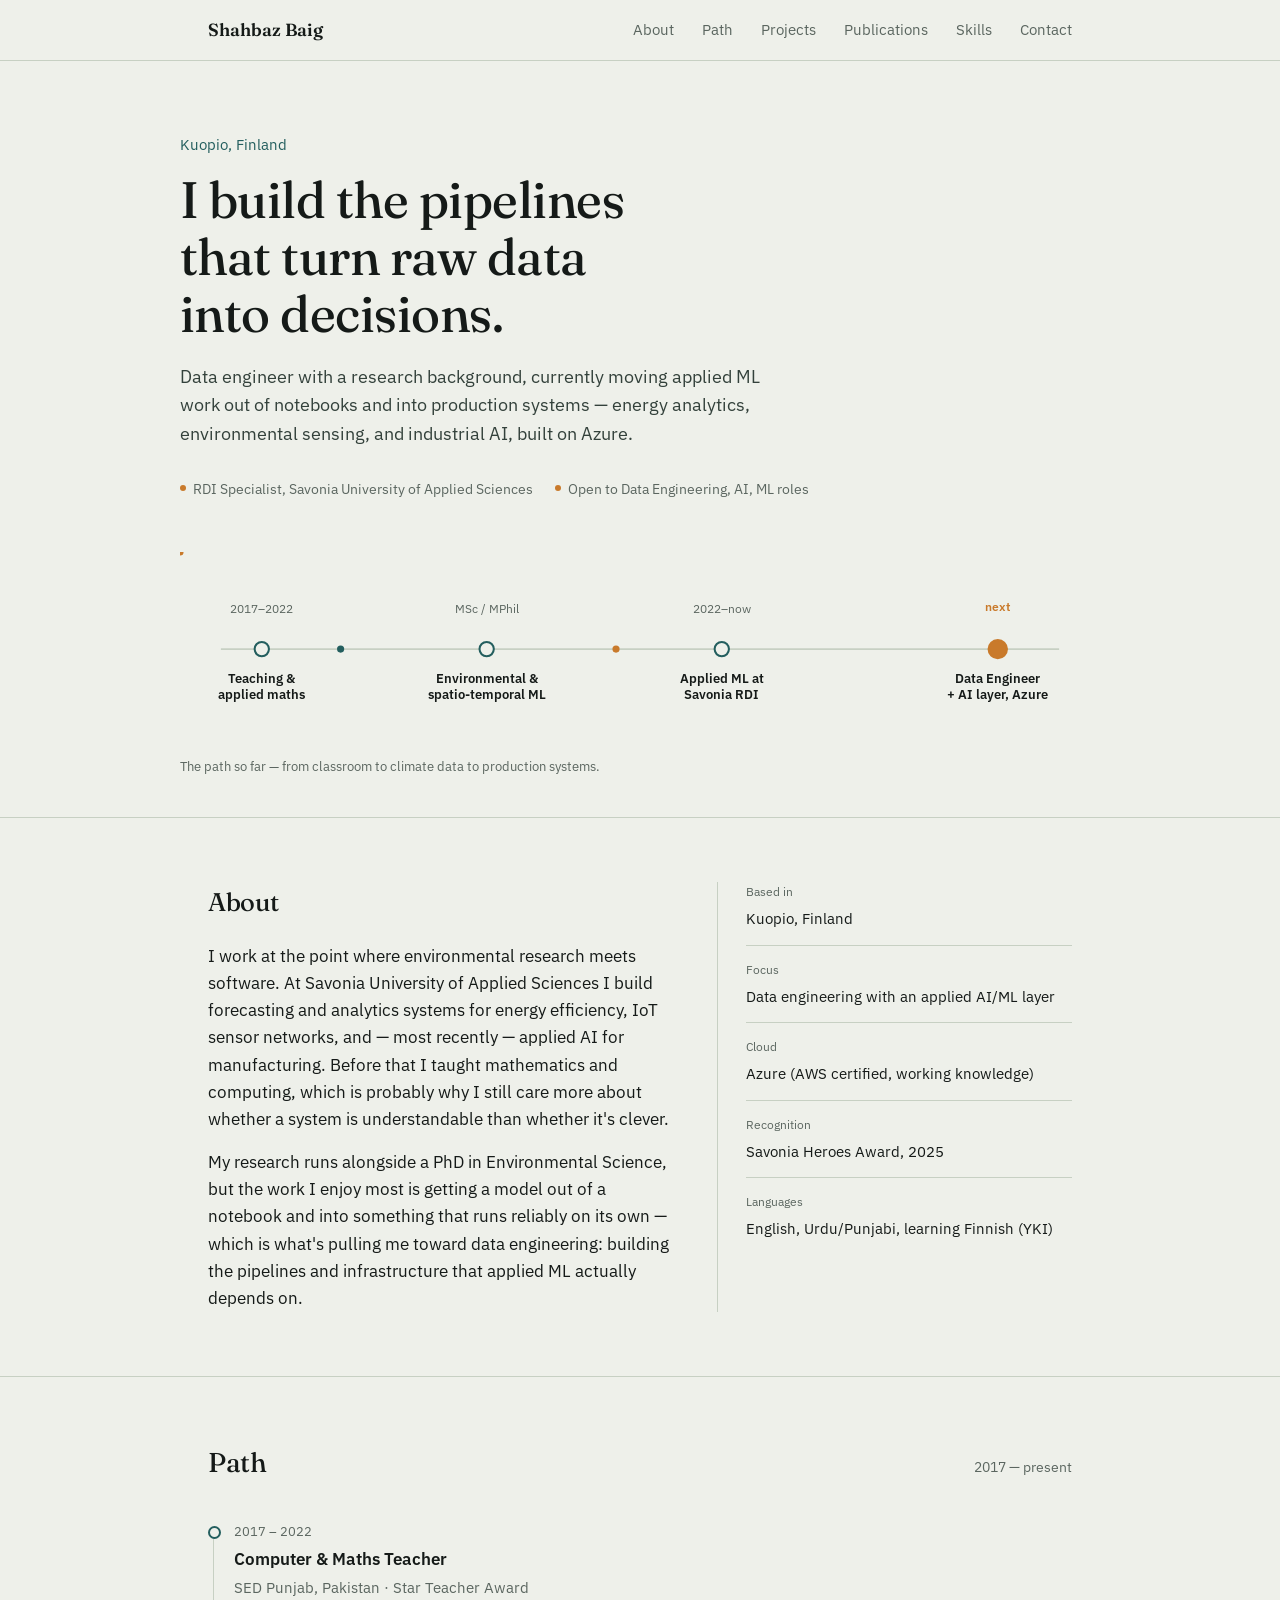
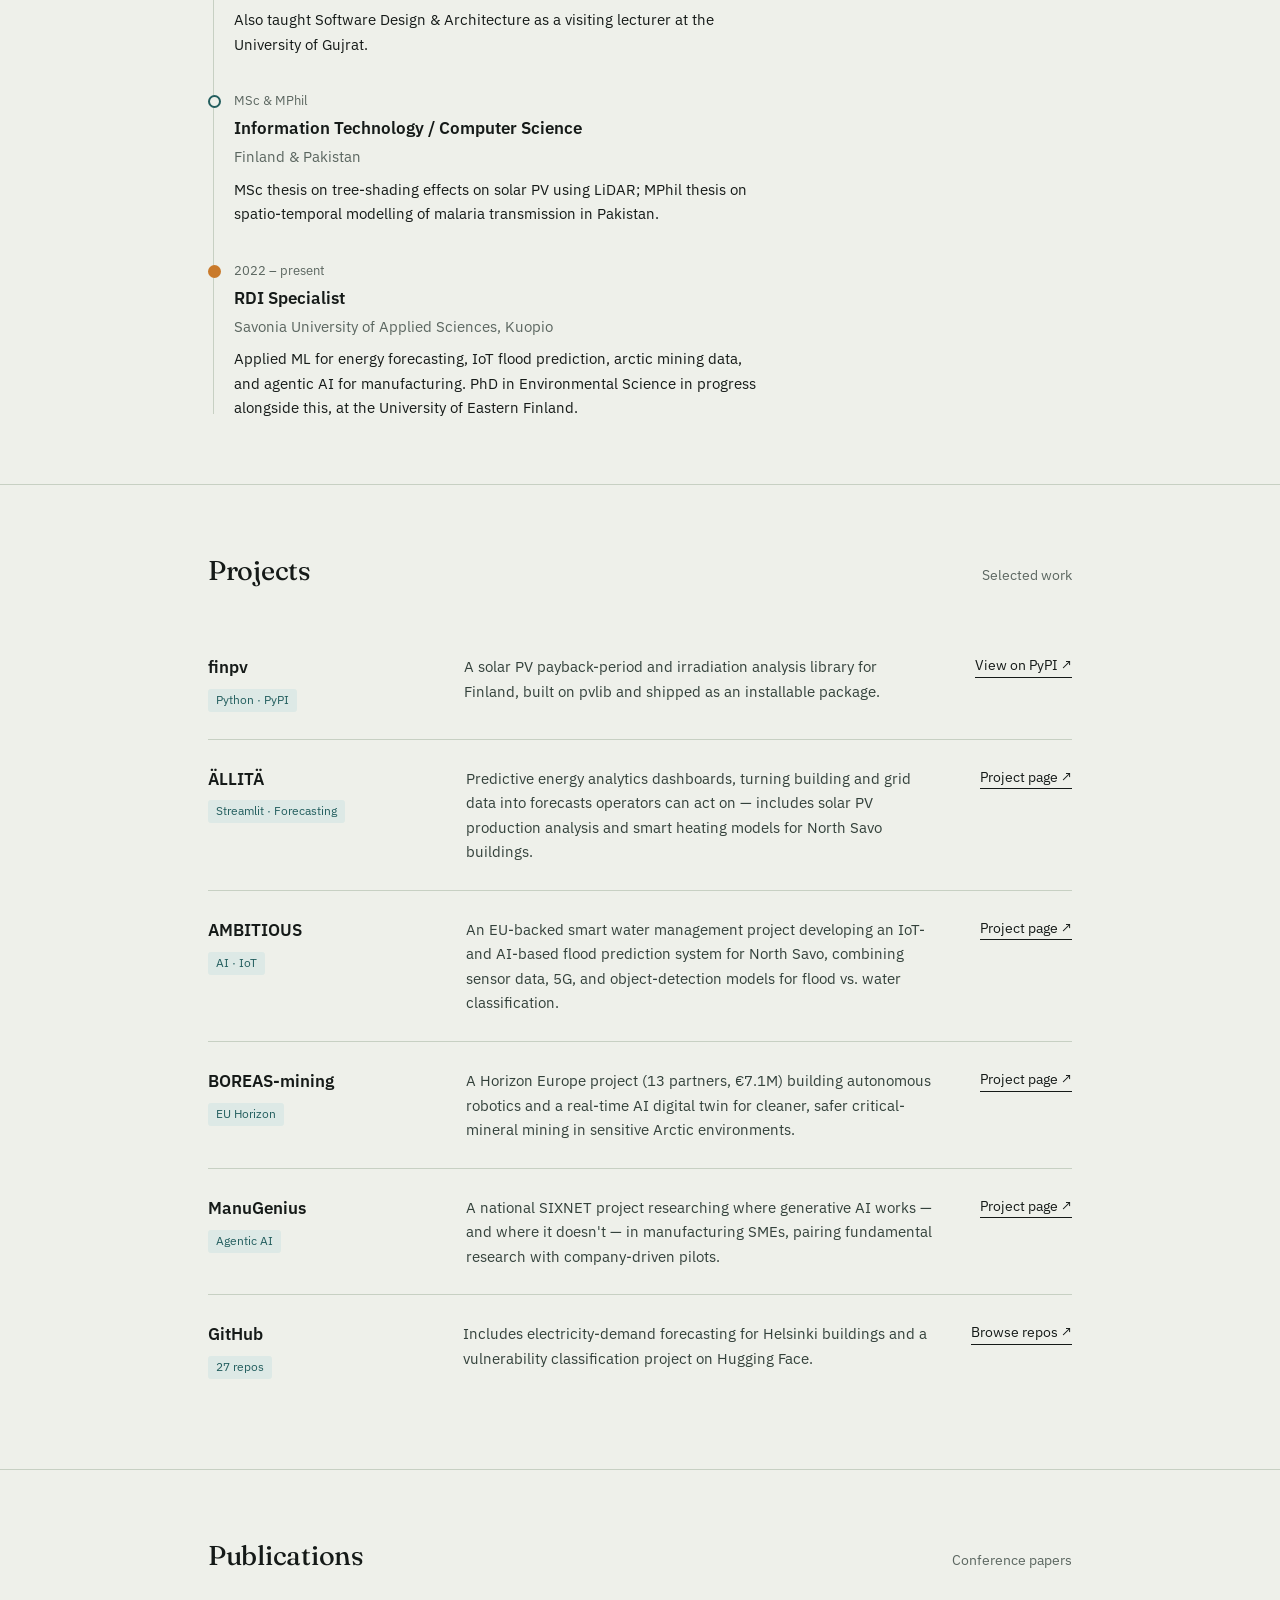
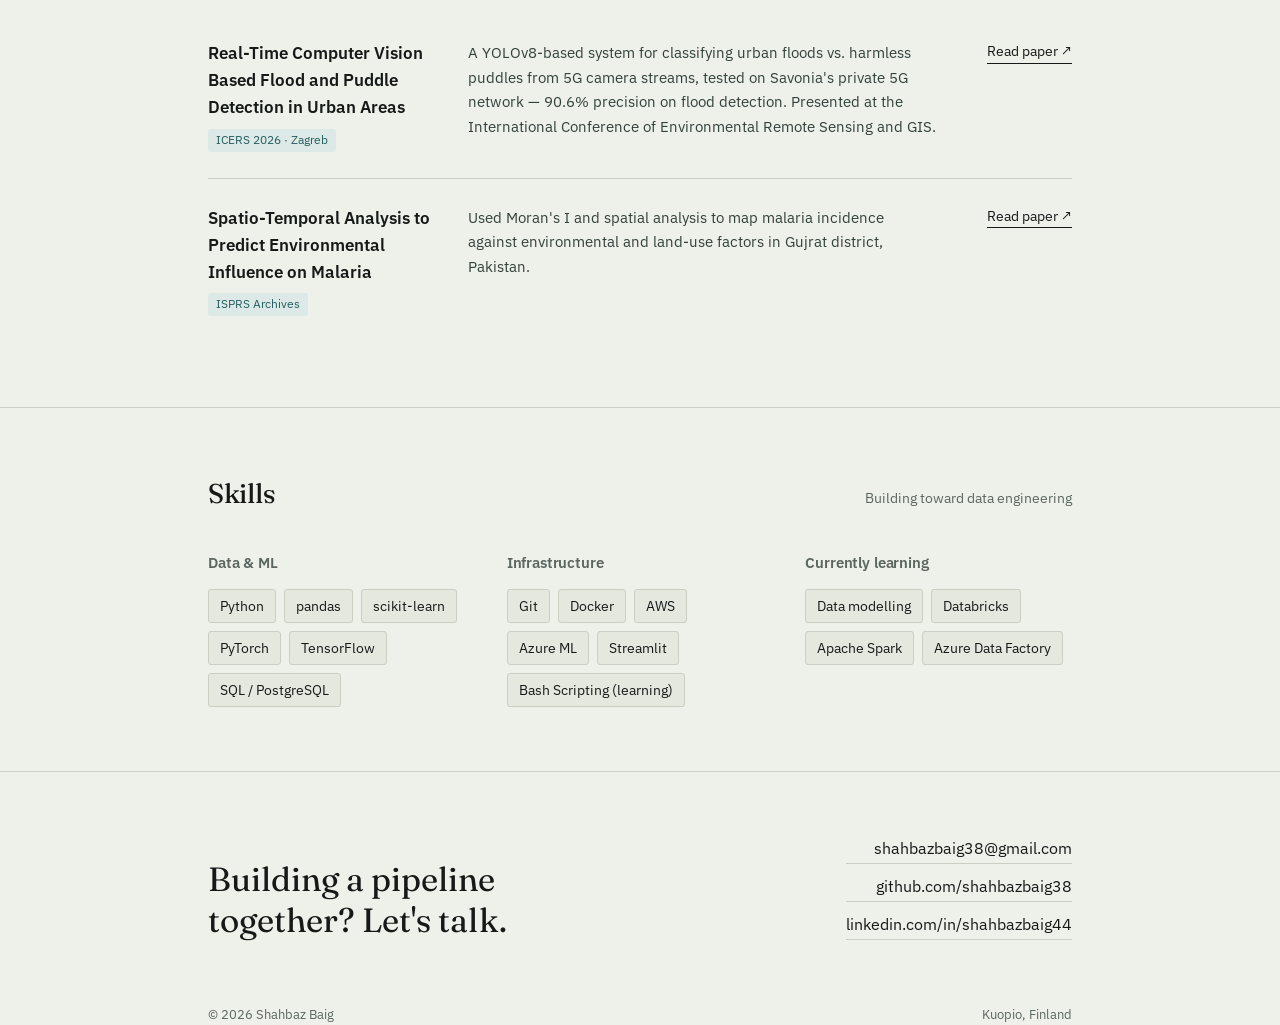
==== index.html @ d43af268 "Update project link to new URL" ====
<!DOCTYPE html>
<html lang="en">
<head>
<meta charset="UTF-8">
<meta name="viewport" content="width=device-width, initial-scale=1.0">
<title>Shahbaz Baig — Data Engineer &amp; Applied ML Researcher</title>
<meta name="description" content="Shahbaz Baig — data engineer building pipelines and applied ML systems for energy, climate, and industry data, based in Kuopio, Finland.">
<link rel="preconnect" href="https://fonts.googleapis.com">
<link rel="preconnect" href="https://fonts.gstatic.com" crossorigin>
<link href="https://fonts.googleapis.com/css2?family=Fraunces:ital,opsz,wght@0,9..144,300;0,9..144,450;0,9..144,600;1,9..144,450&family=IBM+Plex+Sans:wght@400;500;600&display=swap" rel="stylesheet">
<style>
  :root{
    --paper: #EEF0EA;
    --paper-raised: #E4E8DF;
    --ink: #151A18;
    --muted: #5B6660;
    --line: #C7D0C3;
    --amber: #C97A2B;
    --teal: #235E5E;
    --teal-soft: #DDE9E6;
    --amber-soft: #F3E3CE;
    --radius: 3px;
    --max: 920px;
  }

  *{box-sizing:border-box;}
  html{scroll-behavior:smooth;}
  @media (prefers-reduced-motion: reduce){
    html{scroll-behavior:auto;}
    *{animation-duration:0.001ms !important; animation-iteration-count:1 !important; transition-duration:0.001ms !important;}
  }

  body{
    margin:0;
    background:var(--paper);
    color:var(--ink);
    font-family:'IBM Plex Sans', -apple-system, sans-serif;
    font-size:17px;
    line-height:1.6;
    -webkit-font-smoothing:antialiased;
  }

  h1,h2,h3{
    font-family:'Fraunces', Georgia, serif;
    font-weight:450;
    margin:0;
    letter-spacing:-0.01em;
  }

  a{color:var(--ink);}
  a:focus-visible, button:focus-visible{
    outline:2px solid var(--teal);
    outline-offset:3px;
  }

  .wrap{
    max-width:var(--max);
    margin:0 auto;
    padding:0 28px;
  }

  /* ---------- header ---------- */
  header.site{
    position:sticky;
    top:0;
    background:rgba(238,240,234,0.92);
    backdrop-filter:blur(6px);
    border-bottom:1px solid var(--line);
    z-index:50;
  }
  .nav-row{
    display:flex;
    align-items:center;
    justify-content:space-between;
    max-width:var(--max);
    margin:0 auto;
    padding:16px 28px;
  }
  .nav-name{
    font-family:'Fraunces', serif;
    font-size:1.1rem;
    font-weight:600;
    text-decoration:none;
  }
  nav.links{
    display:flex;
    gap:28px;
  }
  nav.links a{
    text-decoration:none;
    font-size:0.92rem;
    color:var(--muted);
    transition:color 0.15s ease;
  }
  nav.links a:hover{ color:var(--ink); }
  .nav-toggle{ display:none; }

  @media (max-width:640px){
    nav.links{
      position:fixed;
      top:57px; left:0; right:0;
      flex-direction:column;
      background:var(--paper);
      border-bottom:1px solid var(--line);
      padding:8px 28px 20px;
      gap:14px;
      display:none;
    }
    nav.links.open{ display:flex; }
    .nav-toggle{
      display:block;
      background:none;
      border:1px solid var(--line);
      border-radius:var(--radius);
      padding:6px 10px;
      font-family:'IBM Plex Sans';
      font-size:0.85rem;
      cursor:pointer;
    }
  }

  /* ---------- hero ---------- */
  .hero{
    padding:72px 0 40px;
  }
  .hero-eyebrow{
    color:var(--teal);
    font-size:0.92rem;
    margin-bottom:14px;
  }
  .hero h1{
    font-size:clamp(2.1rem, 5vw, 3.2rem);
    line-height:1.12;
    max-width:14ch;
  }
  .hero-sub{
    margin-top:20px;
    max-width:56ch;
    font-size:1.12rem;
    color:#33413B;
  }
  .hero-meta{
    margin-top:28px;
    display:flex;
    flex-wrap:wrap;
    gap:10px 22px;
    font-size:0.9rem;
    color:var(--muted);
  }
  .hero-meta span{ display:inline-flex; align-items:center; gap:7px; }
  .dot{ width:6px; height:6px; border-radius:50%; background:var(--amber); display:inline-block; }

  /* ---------- pipeline diagram ---------- */
  .pipeline-wrap{
    margin-top:52px;
    overflow-x:auto;
  }
  .pipeline-wrap svg{ display:block; min-width:640px; width:100%; height:auto; }
  .pipeline-caption{
    margin-top:10px;
    font-size:0.82rem;
    color:var(--muted);
  }

  /* ---------- sections ---------- */
  section{
    padding:64px 0;
    border-top:1px solid var(--line);
  }
  .section-head{
    display:flex;
    align-items:baseline;
    justify-content:space-between;
    gap:20px;
    margin-bottom:36px;
  }
  .section-head h2{
    font-size:1.7rem;
  }
  .section-head .count{
    font-size:0.85rem;
    color:var(--muted);
    white-space:nowrap;
  }

  /* ---------- about ---------- */
  .about-grid{
    display:grid;
    grid-template-columns:1.3fr 1fr;
    gap:48px;
  }
  @media (max-width:720px){ .about-grid{ grid-template-columns:1fr; } }
  .about-text p{ margin:0 0 16px; max-width:60ch; }
  .about-text p:last-child{ margin-bottom:0; }
  .about-facts{
    border-left:1px solid var(--line);
    padding-left:28px;
  }
  .fact{
    padding:14px 0;
    border-bottom:1px solid var(--line);
  }
  .fact:first-child{ padding-top:0; }
  .fact:last-child{ border-bottom:none; }
  .fact-label{
    font-size:0.78rem;
    color:var(--muted);
    margin-bottom:4px;
  }
  .fact-value{ font-size:0.96rem; }

  /* ---------- timeline ---------- */
  .timeline{
    position:relative;
    padding-left:26px;
  }
  .timeline::before{
    content:"";
    position:absolute;
    left:5px; top:6px; bottom:6px;
    width:1px;
    background:var(--line);
  }
  .t-item{
    position:relative;
    padding-bottom:34px;
  }
  .t-item:last-child{ padding-bottom:0; }
  .t-item::before{
    content:"";
    position:absolute;
    left:-26px; top:5px;
    width:9px; height:9px;
    border-radius:50%;
    background:var(--paper);
    border:2px solid var(--teal);
  }
  .t-item.current::before{ background:var(--amber); border-color:var(--amber); }
  .t-year{
    font-size:0.82rem;
    color:var(--muted);
    margin-bottom:4px;
  }
  .t-role{ font-size:1.05rem; font-weight:600; margin-bottom:3px; }
  .t-org{ color:var(--muted); font-size:0.92rem; margin-bottom:8px; }
  .t-desc{ max-width:58ch; font-size:0.96rem; }

  /* ---------- projects ---------- */
  .project-row{
    display:grid;
    grid-template-columns:1fr 2.1fr auto;
    gap:24px;
    padding:26px 0;
    border-bottom:1px solid var(--line);
    align-items:start;
  }
  .project-row:first-child{ padding-top:0; }
  .project-row:last-child{ border-bottom:none; }
  @media (max-width:720px){
    .project-row{ grid-template-columns:1fr; gap:10px; }
  }
  .project-name{ font-weight:600; font-size:1.05rem; }
  .project-tag{
    display:inline-block;
    font-size:0.74rem;
    color:var(--teal);
    background:var(--teal-soft);
    padding:2px 8px;
    border-radius:var(--radius);
    margin-top:8px;
  }
  .project-desc{ font-size:0.96rem; color:#33413B; max-width:52ch; }
  .project-link{
    font-size:0.88rem;
    text-decoration:none;
    color:var(--ink);
    border-bottom:1px solid var(--ink);
    white-space:nowrap;
    align-self:start;
  }
  .project-link:hover{ color:var(--teal); border-color:var(--teal); }

  /* ---------- skills ---------- */
  .skill-groups{
    display:grid;
    grid-template-columns:repeat(3, 1fr);
    gap:32px;
  }
  @media (max-width:720px){ .skill-groups{ grid-template-columns:1fr; } }
  .skill-group h3{
    font-family:'IBM Plex Sans';
    font-weight:600;
    font-size:0.92rem;
    color:var(--muted);
    margin-bottom:14px;
  }
  .chip-row{ display:flex; flex-wrap:wrap; gap:8px; }
  .chip{
    font-size:0.86rem;
    padding:5px 11px;
    border:1px solid var(--line);
    border-radius:var(--radius);
    background:var(--paper-raised);
  }

  /* ---------- contact ---------- */
  .contact-wrap{
    display:flex;
    justify-content:space-between;
    align-items:flex-end;
    flex-wrap:wrap;
    gap:24px;
  }
  .contact-lead{
    font-family:'Fraunces', serif;
    font-size:clamp(1.5rem, 3.4vw, 2.1rem);
    max-width:16ch;
    line-height:1.2;
  }
  .contact-links{
    display:flex;
    flex-direction:column;
    gap:10px;
    text-align:right;
  }
  .contact-links a{
    text-decoration:none;
    font-size:0.98rem;
    border-bottom:1px solid var(--line);
    padding-bottom:2px;
  }
  .contact-links a:hover{ border-color:var(--ink); }

  footer{
    padding:28px 0 40px;
    font-size:0.82rem;
    color:var(--muted);
    display:flex;
    justify-content:space-between;
    flex-wrap:wrap;
    gap:8px;
  }

  ::selection{ background:var(--amber-soft); }
</style>
</head>
<body>

<header class="site">
  <div class="nav-row">
    <a class="nav-name" href="#top">Shahbaz Baig</a>
    <button class="nav-toggle" id="navToggle" aria-expanded="false" aria-controls="navLinks">Menu</button>
    <nav class="links" id="navLinks">
      <a href="#about">About</a>
      <a href="#path">Path</a>
      <a href="#projects">Projects</a>
      <a href="#publications">Publications</a>
      <a href="#skills">Skills</a>
      <a href="#contact">Contact</a>
    </nav>
  </div>
</header>

<main id="top">

  <!-- ================= HERO ================= -->
  <div class="wrap hero">
    <div class="hero-eyebrow">Kuopio, Finland</div>
    <h1>I build the pipelines that turn raw data into decisions.</h1>
    <p class="hero-sub">
      Data engineer with a research background, currently moving applied ML work out of
      notebooks and into production systems — energy analytics, environmental sensing,
      and industrial AI, built on Azure.
    </p>
    <div class="hero-meta">
      <span><span class="dot"></span>RDI Specialist, Savonia University of Applied Sciences</span>
      <span><span class="dot"></span>Open to Data Engineering, AI, ML roles</span>
    </div>

    <div class="pipeline-wrap">
      <svg viewBox="0 0 900 190" xmlns="http://www.w3.org/2000/svg" role="img" aria-label="Diagram of career path flowing from environmental research through machine learning into data engineering with an applied AI layer">
        <line x1="40" y1="95" x2="860" y2="95" stroke="#C7D0C3" stroke-width="1.5"/>

        <!-- moving droplets along the line -->
        <circle r="3.5" fill="#C97A2B">
          <animateMotion dur="7s" repeatCount="indefinite" path="M40,95 L860,95" />
        </circle>
        <circle r="3.5" fill="#235E5E">
          <animateMotion dur="7s" begin="2.3s" repeatCount="indefinite" path="M40,95 L860,95" />
        </circle>
        <circle r="3.5" fill="#C97A2B">
          <animateMotion dur="7s" begin="4.6s" repeatCount="indefinite" path="M40,95 L860,95" />
        </circle>

        <!-- node 1 -->
        <g>
          <circle cx="80" cy="95" r="7" fill="#EEF0EA" stroke="#235E5E" stroke-width="2"/>
          <text x="80" y="60" text-anchor="middle" font-family="IBM Plex Sans" font-size="12" fill="#5B6660">2017–2022</text>
          <text x="80" y="128" text-anchor="middle" font-family="IBM Plex Sans" font-size="13" font-weight="600" fill="#151A18">Teaching &amp;</text>
          <text x="80" y="144" text-anchor="middle" font-family="IBM Plex Sans" font-size="13" font-weight="600" fill="#151A18">applied maths</text>
        </g>

        <!-- node 2 -->
        <g>
          <circle cx="300" cy="95" r="7" fill="#EEF0EA" stroke="#235E5E" stroke-width="2"/>
          <text x="300" y="60" text-anchor="middle" font-family="IBM Plex Sans" font-size="12" fill="#5B6660">MSc / MPhil</text>
          <text x="300" y="128" text-anchor="middle" font-family="IBM Plex Sans" font-size="13" font-weight="600" fill="#151A18">Environmental &amp;</text>
          <text x="300" y="144" text-anchor="middle" font-family="IBM Plex Sans" font-size="13" font-weight="600" fill="#151A18">spatio-temporal ML</text>
        </g>

        <!-- node 3 -->
        <g>
          <circle cx="530" cy="95" r="7" fill="#EEF0EA" stroke="#235E5E" stroke-width="2"/>
          <text x="530" y="60" text-anchor="middle" font-family="IBM Plex Sans" font-size="12" fill="#5B6660">2022–now</text>
          <text x="530" y="128" text-anchor="middle" font-family="IBM Plex Sans" font-size="13" font-weight="600" fill="#151A18">Applied ML at</text>
          <text x="530" y="144" text-anchor="middle" font-family="IBM Plex Sans" font-size="13" font-weight="600" fill="#151A18">Savonia RDI</text>
        </g>

        <!-- node 4 : current, emphasized -->
        <g>
          <circle cx="800" cy="95" r="9" fill="#C97A2B" stroke="#C97A2B" stroke-width="2"/>
          <text x="800" y="58" text-anchor="middle" font-family="IBM Plex Sans" font-size="12" fill="#C97A2B" font-weight="600">next</text>
          <text x="800" y="128" text-anchor="middle" font-family="IBM Plex Sans" font-size="13" font-weight="600" fill="#151A18">Data Engineer</text>
          <text x="800" y="144" text-anchor="middle" font-family="IBM Plex Sans" font-size="13" font-weight="600" fill="#151A18">+ AI layer, Azure</text>
        </g>
      </svg>
      <div class="pipeline-caption">The path so far — from classroom to climate data to production systems.</div>
    </div>
  </div>

  <!-- ================= ABOUT ================= -->
  <section id="about">
    <div class="wrap about-grid">
      <div class="about-text">
        <h2 style="margin-bottom:20px;">About</h2>
        <p>
          I work at the point where environmental research meets software. At Savonia
          University of Applied Sciences I build forecasting and analytics systems for
          energy efficiency, IoT sensor networks, and — most recently — applied AI for
          manufacturing. Before that I taught mathematics and computing, which is probably
          why I still care more about whether a system is understandable than whether it's clever.
        </p>
        <p>
          My research runs alongside a PhD in Environmental Science, but the work I enjoy
          most is getting a model out of a notebook and into something that runs reliably
          on its own — which is what's pulling me toward data engineering: building the
          pipelines and infrastructure that applied ML actually depends on.
        </p>
      </div>
      <div class="about-facts">
        <div class="fact">
          <div class="fact-label">Based in</div>
          <div class="fact-value">Kuopio, Finland</div>
        </div>
        <div class="fact">
          <div class="fact-label">Focus</div>
          <div class="fact-value">Data engineering with an applied AI/ML layer</div>
        </div>
        <div class="fact">
          <div class="fact-label">Cloud</div>
          <div class="fact-value">Azure (AWS certified, working knowledge)</div>
        </div>
        <div class="fact">
          <div class="fact-label">Recognition</div>
          <div class="fact-value">Savonia Heroes Award, 2025</div>
        </div>
        <div class="fact">
          <div class="fact-label">Languages</div>
          <div class="fact-value">English, Urdu/Punjabi, learning Finnish (YKI)</div>
        </div>
      </div>
    </div>
  </section>

  <!-- ================= PATH / TIMELINE ================= -->
  <section id="path">
    <div class="wrap">
      <div class="section-head">
        <h2>Path</h2>
        <div class="count">2017 — present</div>
      </div>
      <div class="timeline">
        <div class="t-item">
          <div class="t-year">2017 – 2022</div>
          <div class="t-role">Computer &amp; Maths Teacher</div>
          <div class="t-org">SED Punjab, Pakistan · Star Teacher Award</div>
          <div class="t-desc">Also taught Software Design &amp; Architecture as a visiting lecturer at the University of Gujrat.</div>
        </div>
        <div class="t-item">
          <div class="t-year">MSc &amp; MPhil</div>
          <div class="t-role">Information Technology / Computer Science</div>
          <div class="t-org">Finland &amp; Pakistan</div>
          <div class="t-desc">MSc thesis on tree-shading effects on solar PV using LiDAR; MPhil thesis on spatio-temporal modelling of malaria transmission in Pakistan.</div>
        </div>
        <div class="t-item current">
          <div class="t-year">2022 – present</div>
          <div class="t-role">RDI Specialist</div>
          <div class="t-org">Savonia University of Applied Sciences, Kuopio</div>
          <div class="t-desc">Applied ML for energy forecasting, IoT flood prediction, arctic mining data, and agentic AI for manufacturing. PhD in Environmental Science in progress alongside this, at the University of Eastern Finland.</div>
        </div>
      </div>
    </div>
  </section>

  <!-- ================= PROJECTS ================= -->
  <section id="projects">
    <div class="wrap">
      <div class="section-head">
        <h2>Projects</h2>
        <div class="count">Selected work</div>
      </div>

      <div class="project-row">
        <div>
          <div class="project-name">finpv</div>
          <span class="project-tag">Python · PyPI</span>
        </div>
        <div class="project-desc">
          A solar PV payback-period and irradiation analysis library for Finland, built on pvlib
          and shipped as an installable package.
        </div>
        <a class="project-link" href="https://pypi.org/project/finpv/" target="_blank" rel="noopener">View on PyPI ↗</a>
      </div>

      <div class="project-row">
        <div>
          <div class="project-name">ÄLLITÄ</div>
          <span class="project-tag">Streamlit · Forecasting</span>
        </div>
        <div class="project-desc">
          Predictive energy analytics dashboards, turning building and grid data into
          forecasts operators can act on — includes solar PV production analysis and
          smart heating models for North Savo buildings.
        </div>
        <a class="project-link" href="https://www.savonia.fi/en/rdi/smart-heating-systems-in-a-climate-friendly-way-by-utilizing-artificial-intelligence-allita/" target="_blank" rel="noopener">Project page ↗</a>
      </div>

      <div class="project-row">
        <div>
          <div class="project-name">AMBITIOUS</div>
          <span class="project-tag">AI · IoT</span>
        </div>
        <div class="project-desc">
          An EU-backed smart water management project developing an IoT- and AI-based
          flood prediction system for North Savo, combining sensor data, 5G, and
          object-detection models for flood vs. water classification.
        </div>
        <a class="project-link" href="https://ambitious-project.eu/" target="_blank" rel="noopener">Project page ↗</a>
      </div>

      <div class="project-row">
        <div>
          <div class="project-name">BOREAS-mining</div>
          <span class="project-tag">EU Horizon</span>
        </div>
        <div class="project-desc">
          A Horizon Europe project (13 partners, €7.1M) building autonomous robotics
          and a real-time AI digital twin for cleaner, safer critical-mineral mining
          in sensitive Arctic environments.
        </div>
        <a class="project-link" href="https://www.boreas-mining.eu/" target="_blank" rel="noopener">Project page ↗</a>
      </div>

      <div class="project-row">
        <div>
          <div class="project-name">ManuGenius</div>
          <span class="project-tag">Agentic AI</span>
        </div>
        <div class="project-desc">
          A national SIXNET project researching where generative AI works — and where
          it doesn't — in manufacturing SMEs, pairing fundamental research with
          company-driven pilots.
        </div>
        <a class="project-link" href="https://www.six.fi/sixnet/manugenius" target="_blank" rel="noopener">Project page ↗</a>
      </div>

      <div class="project-row">
        <div>
          <div class="project-name">GitHub</div>
          <span class="project-tag">27 repos</span>
        </div>
        <div class="project-desc">
          Includes electricity-demand forecasting for Helsinki buildings and a vulnerability
          classification project on Hugging Face.
        </div>
        <a class="project-link" href="https://github.com/shahbazbaig38" target="_blank" rel="noopener">Browse repos ↗</a>
      </div>

    </div>
  </section>

  <!-- ================= PUBLICATIONS ================= -->
  <section id="publications">
    <div class="wrap">
      <div class="section-head">
        <h2>Publications</h2>
        <div class="count">Conference papers</div>
      </div>

      <div class="project-row">
        <div>
          <div class="project-name">Real-Time Computer Vision Based Flood and Puddle Detection in Urban Areas</div>
          <span class="project-tag">ICERS 2026 · Zagreb</span>
        </div>
        <div class="project-desc">
          A YOLOv8-based system for classifying urban floods vs. harmless puddles from
          5G camera streams, tested on Savonia's private 5G network — 90.6% precision
          on flood detection. Presented at the International Conference of Environmental
          Remote Sensing and GIS.
        </div>
        <a class="project-link" href="https://zenodo.org/records/20395637" target="_blank" rel="noopener">Read paper ↗</a>
      </div>

      <div class="project-row">
        <div>
          <div class="project-name">Spatio-Temporal Analysis to Predict Environmental Influence on Malaria</div>
          <span class="project-tag">ISPRS Archives</span>
        </div>
        <div class="project-desc">
          Used Moran's I and spatial analysis to map malaria incidence against
          environmental and land-use factors in Gujrat district, Pakistan.
        </div>
        <a class="project-link" href="https://d-nb.info/1161227776/34" target="_blank" rel="noopener">Read paper ↗</a>
      </div>

    </div>
  </section>

  <!-- ================= SKILLS ================= -->
  <section id="skills">
    <div class="wrap">
      <div class="section-head">
        <h2>Skills</h2>
        <div class="count">Building toward data engineering</div>
      </div>
      <div class="skill-groups">
        <div class="skill-group">
          <h3>Data &amp; ML</h3>
          <div class="chip-row">
            <span class="chip">Python</span>
            <span class="chip">pandas</span>
            <span class="chip">scikit-learn</span>
            <span class="chip">PyTorch</span>
            <span class="chip">TensorFlow</span>
            <span class="chip">SQL / PostgreSQL</span>
          </div>
        </div>
        <div class="skill-group">
          <h3>Infrastructure</h3>
          <div class="chip-row">
            <span class="chip">Git</span>
            <span class="chip">Docker</span>
            <span class="chip">AWS</span>
            <span class="chip">Azure ML</span>
            <span class="chip">Streamlit</span>
            <span class="chip">Bash Scripting (learning)</span>
          </div>
        </div>
        <div class="skill-group">
          <h3>Currently learning</h3>
          <div class="chip-row">
            <span class="chip">Data modelling</span>
            <span class="chip">Databricks</span>
            <span class="chip">Apache Spark</span>
            <span class="chip">Azure Data Factory</span>
          </div>
        </div>
      </div>
    </div>
  </section>

  <!-- ================= CONTACT ================= -->
  <section id="contact">
    <div class="wrap contact-wrap">
      <div class="contact-lead">Building a pipeline together? Let's talk.</div>
      <div class="contact-links">
        <a href="mailto:shahbazbaig38@gmail.com">shahbazbaig38@gmail.com</a>
        <a href="https://github.com/shahbazbaig38" target="_blank" rel="noopener">github.com/shahbazbaig38</a>
        <a href="https://www.linkedin.com/in/shahbazbaig44/" title="Add your LinkedIn URL">linkedin.com/in/shahbazbaig44</a>
      </div>
    </div>
  </section>

</main>

<footer class="wrap">
  <div>© <span id="year"></span> Shahbaz Baig</div>
  <div>Kuopio, Finland</div>
</footer>

<script>
  document.getElementById('year').textContent = new Date().getFullYear();
  const toggle = document.getElementById('navToggle');
  const links = document.getElementById('navLinks');
  toggle.addEventListener('click', () => {
    const open = links.classList.toggle('open');
    toggle.setAttribute('aria-expanded', open);
  });
  links.querySelectorAll('a').forEach(a => a.addEventListener('click', () => {
    links.classList.remove('open');
    toggle.setAttribute('aria-expanded', 'false');
  }));
</script>

</body>
</html>
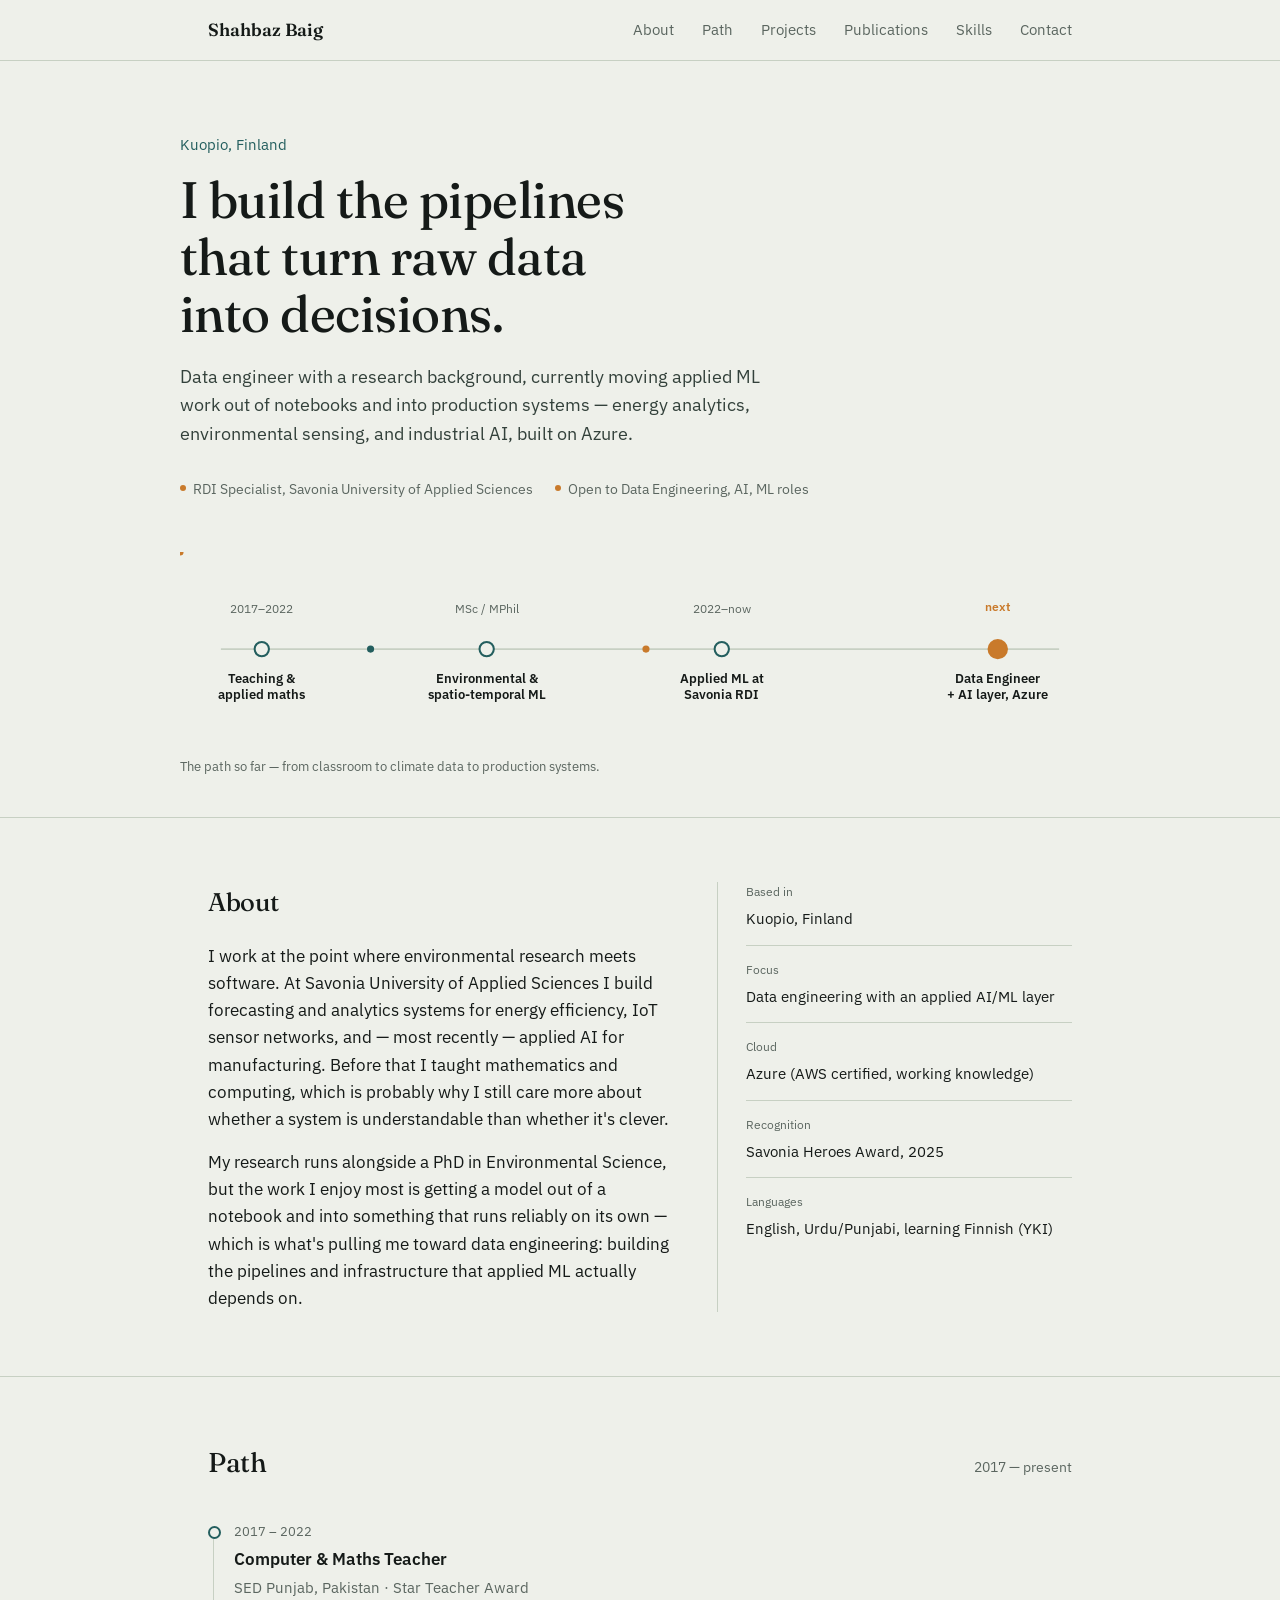
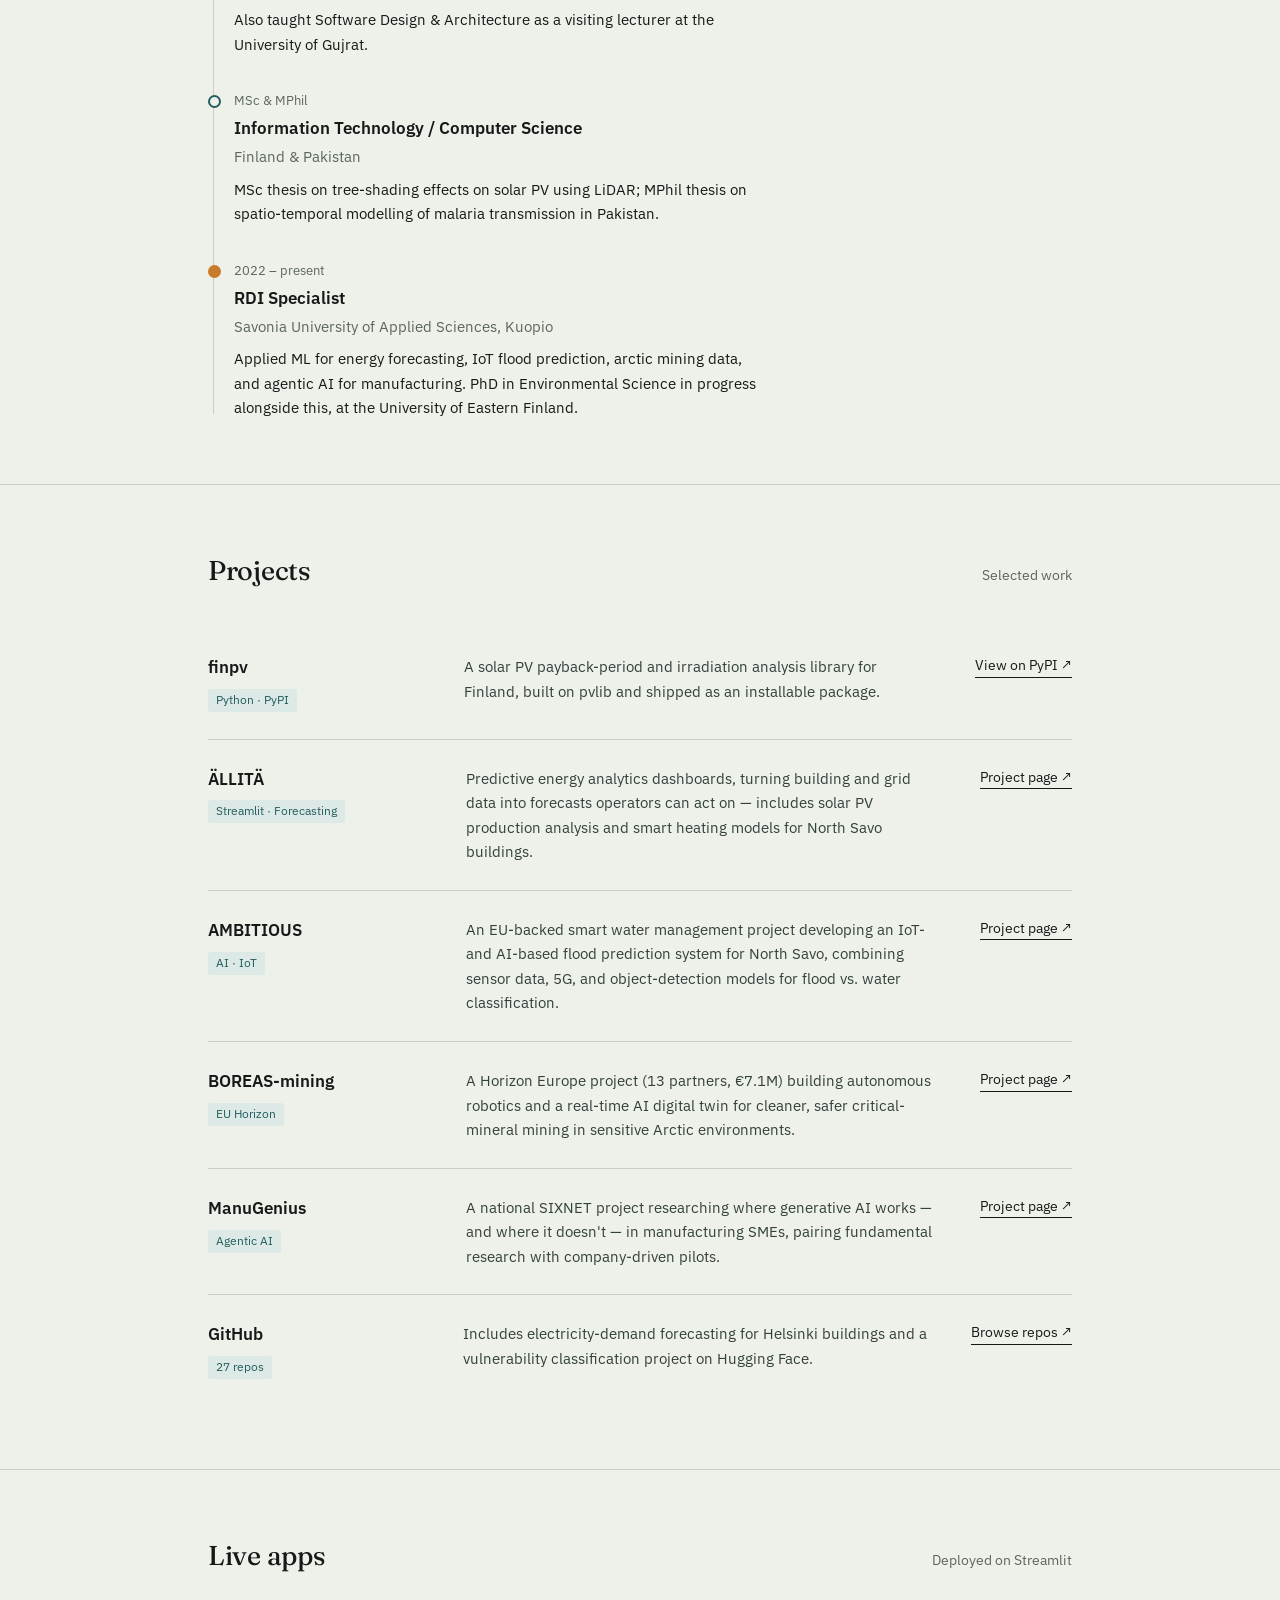
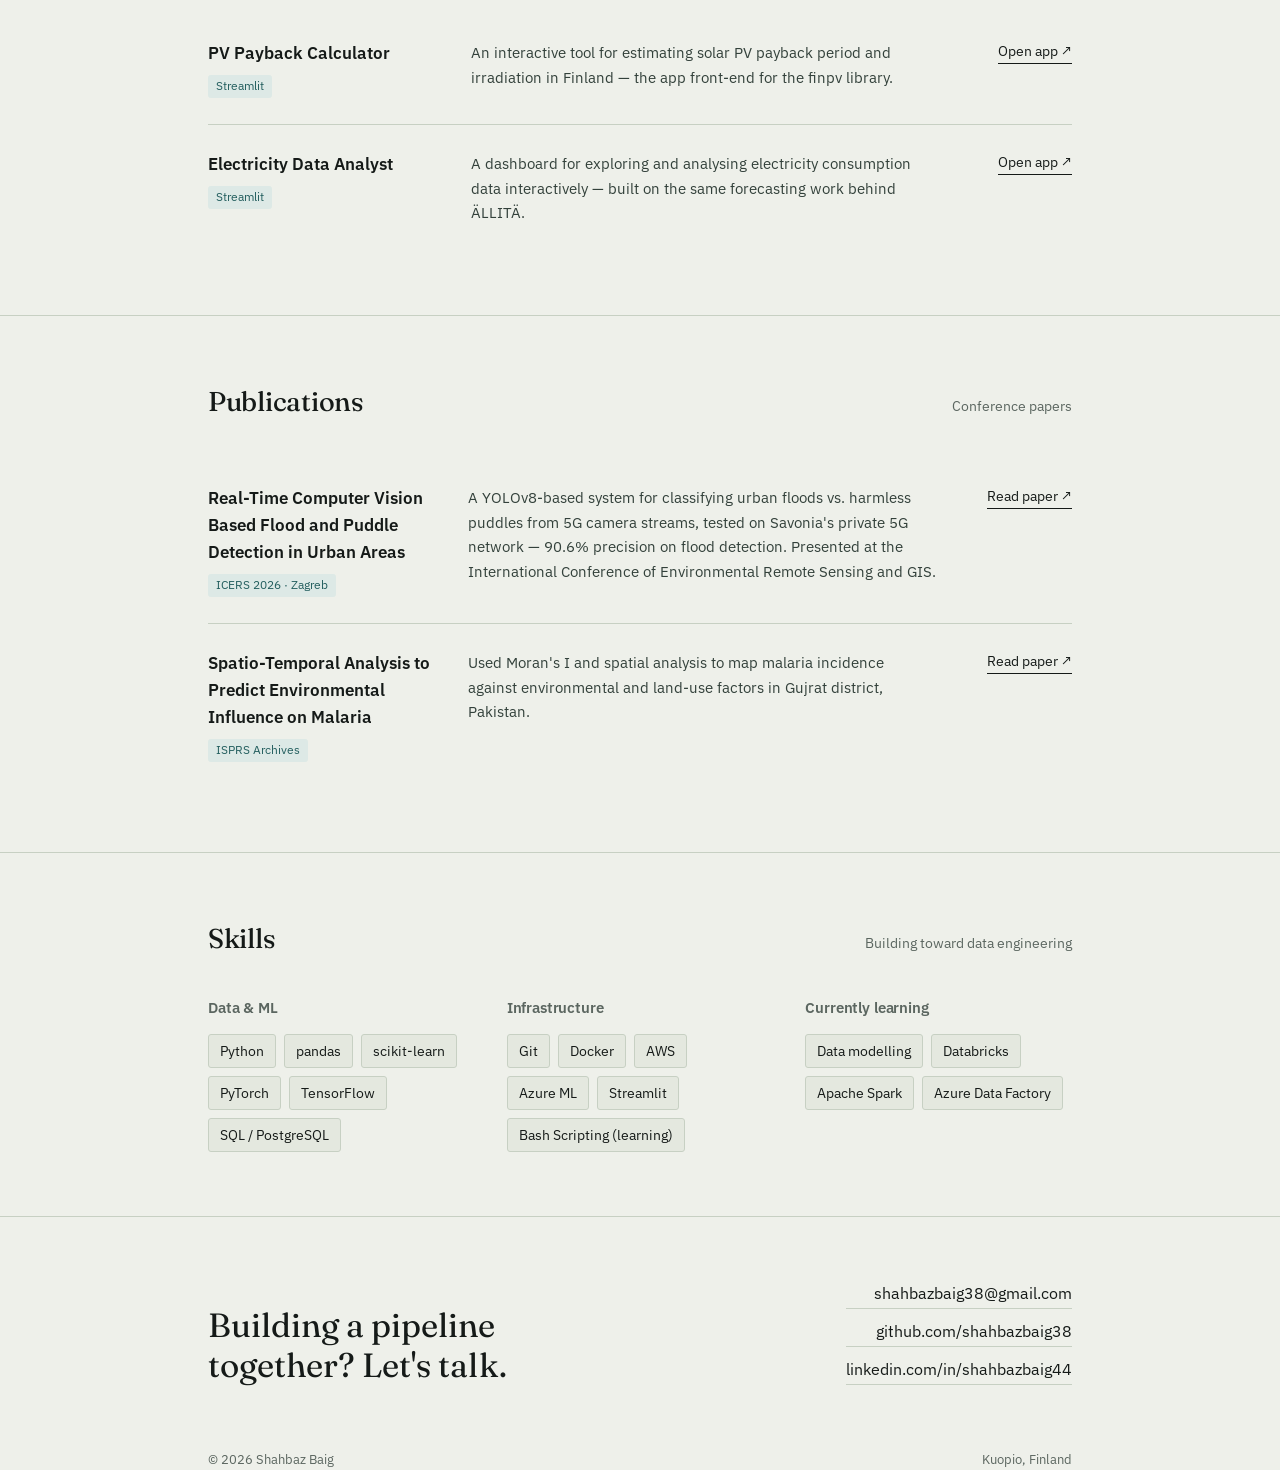
==== commit c2f5c184: "Add live apps section with project details" ====
--- a/index.html
+++ b/index.html
@@ -589,6 +589,42 @@
     </div>
   </section>
 
+  
+  <!-- ================= LIVE APPS ================= -->
+  <section id="apps">
+    <div class="wrap">
+      <div class="section-head">
+        <h2>Live apps</h2>
+        <div class="count">Deployed on Streamlit</div>
+      </div>
+ 
+      <div class="project-row">
+        <div>
+          <div class="project-name">PV Payback Calculator</div>
+          <span class="project-tag">Streamlit</span>
+        </div>
+        <div class="project-desc">
+          An interactive tool for estimating solar PV payback period and irradiation
+          in Finland — the app front-end for the finpv library.
+        </div>
+        <a class="project-link" href="https://pvpayback.streamlit.app/" target="_blank" rel="noopener">Open app ↗</a>
+      </div>
+ 
+      <div class="project-row">
+        <div>
+          <div class="project-name">Electricity Data Analyst</div>
+          <span class="project-tag">Streamlit</span>
+        </div>
+        <div class="project-desc">
+          A dashboard for exploring and analysing electricity consumption data
+          interactively — built on the same forecasting work behind ÄLLITÄ.
+        </div>
+        <a class="project-link" href="https://electricity-data-analyst.streamlit.app/" target="_blank" rel="noopener">Open app ↗</a>
+      </div>
+ 
+    </div>
+  </section>
+
   <!-- ================= PUBLICATIONS ================= -->
   <section id="publications">
     <div class="wrap">
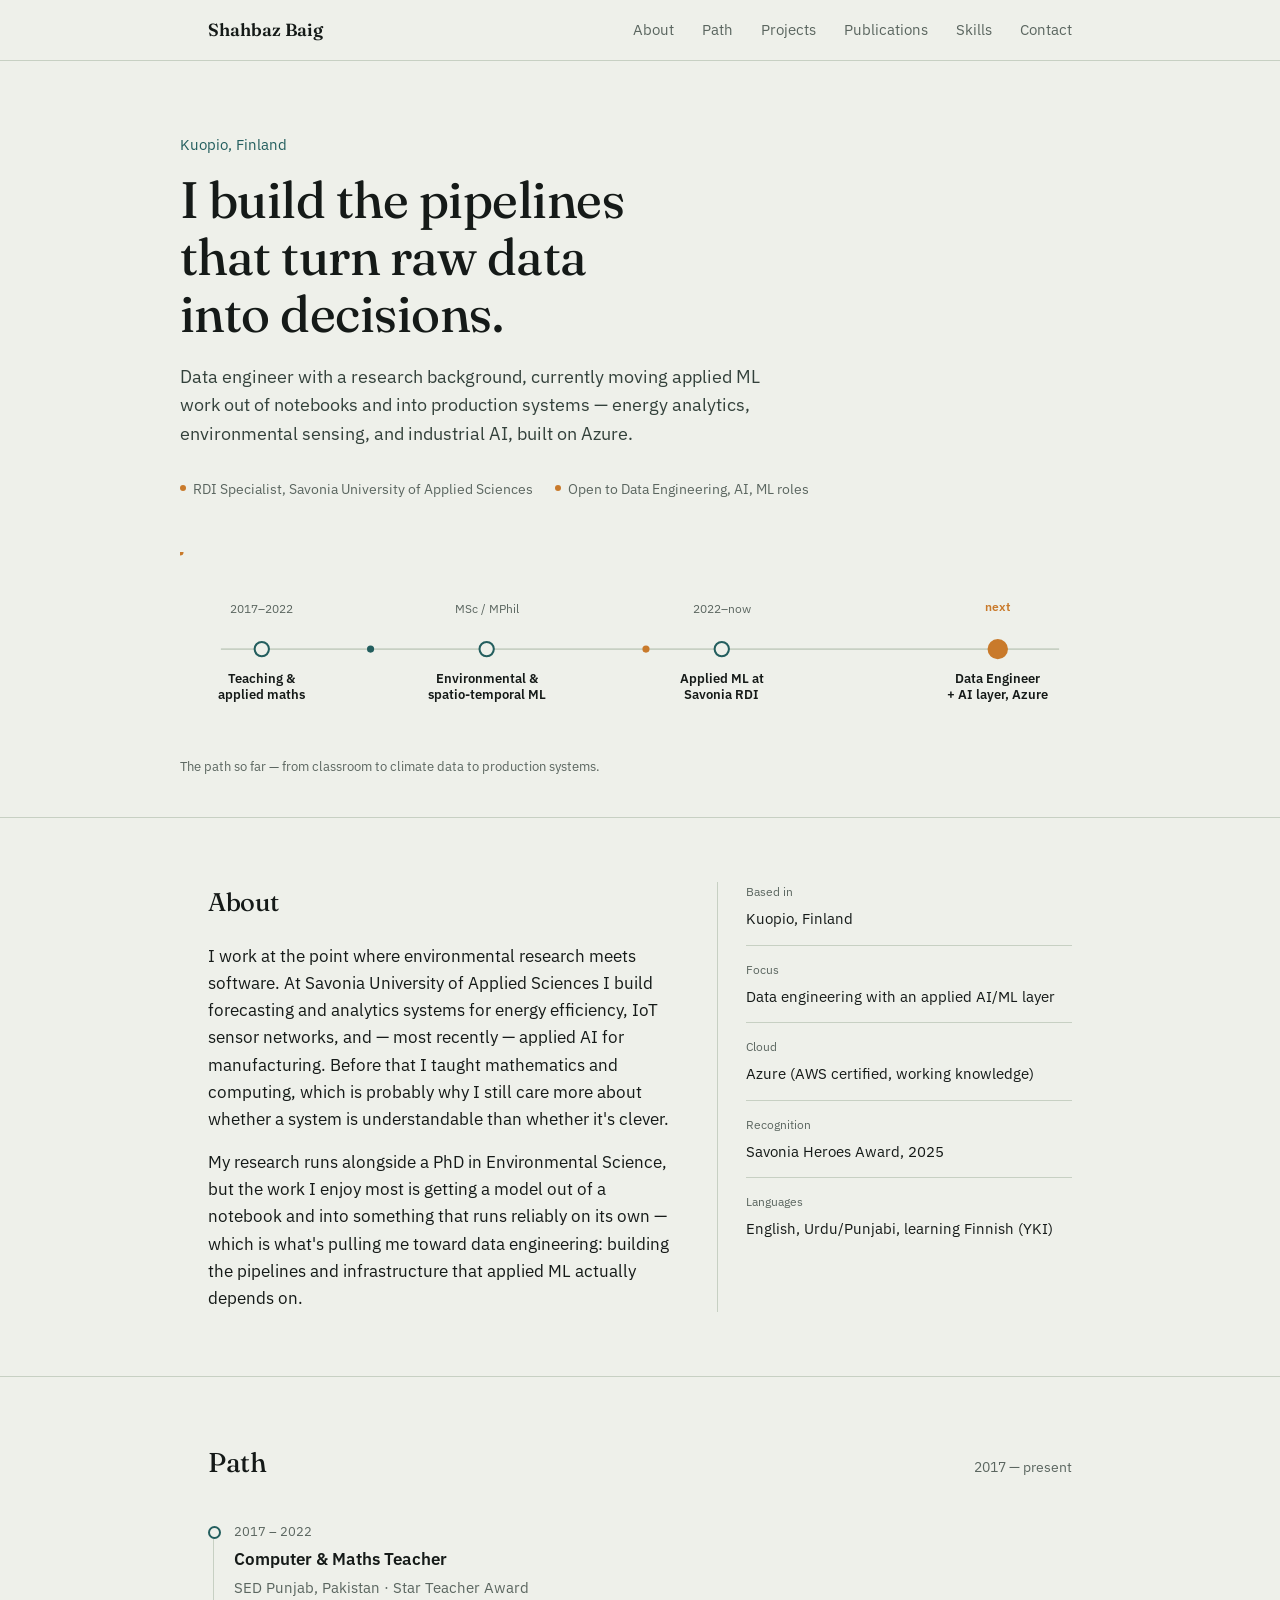
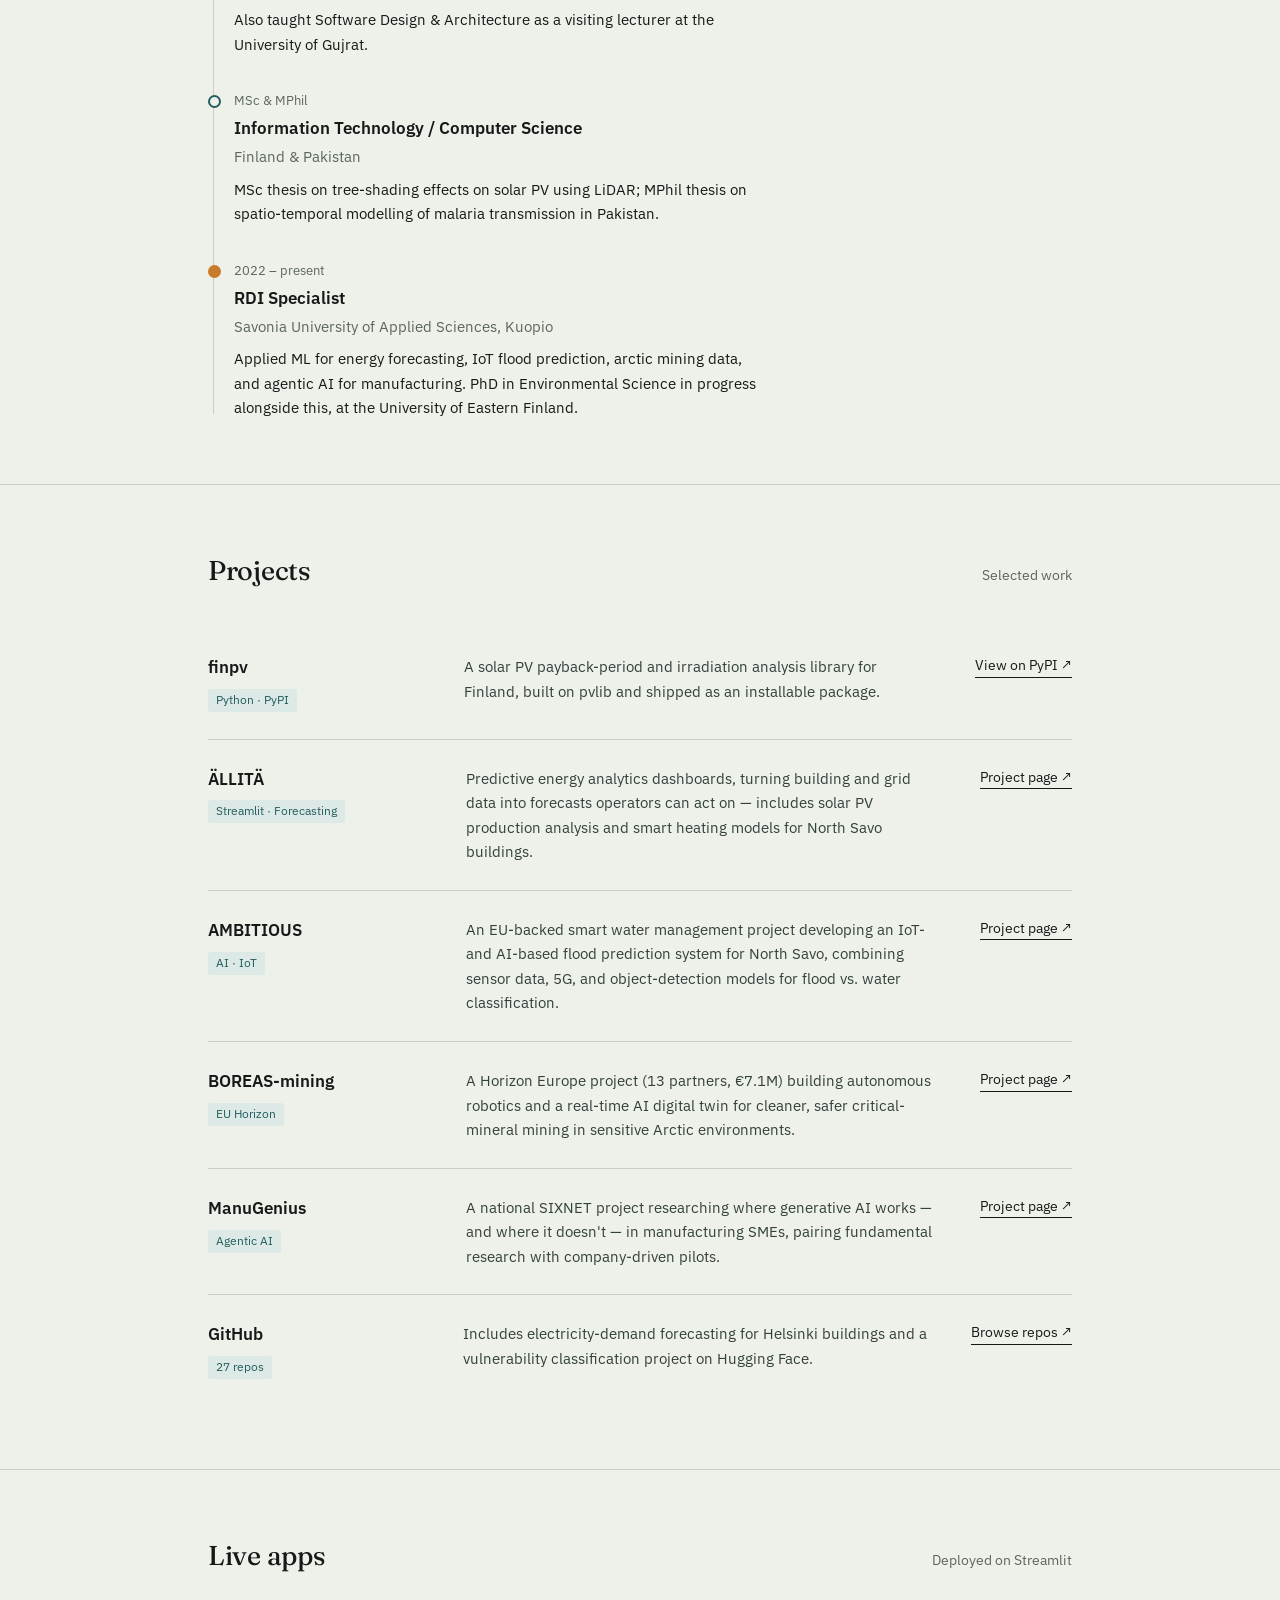
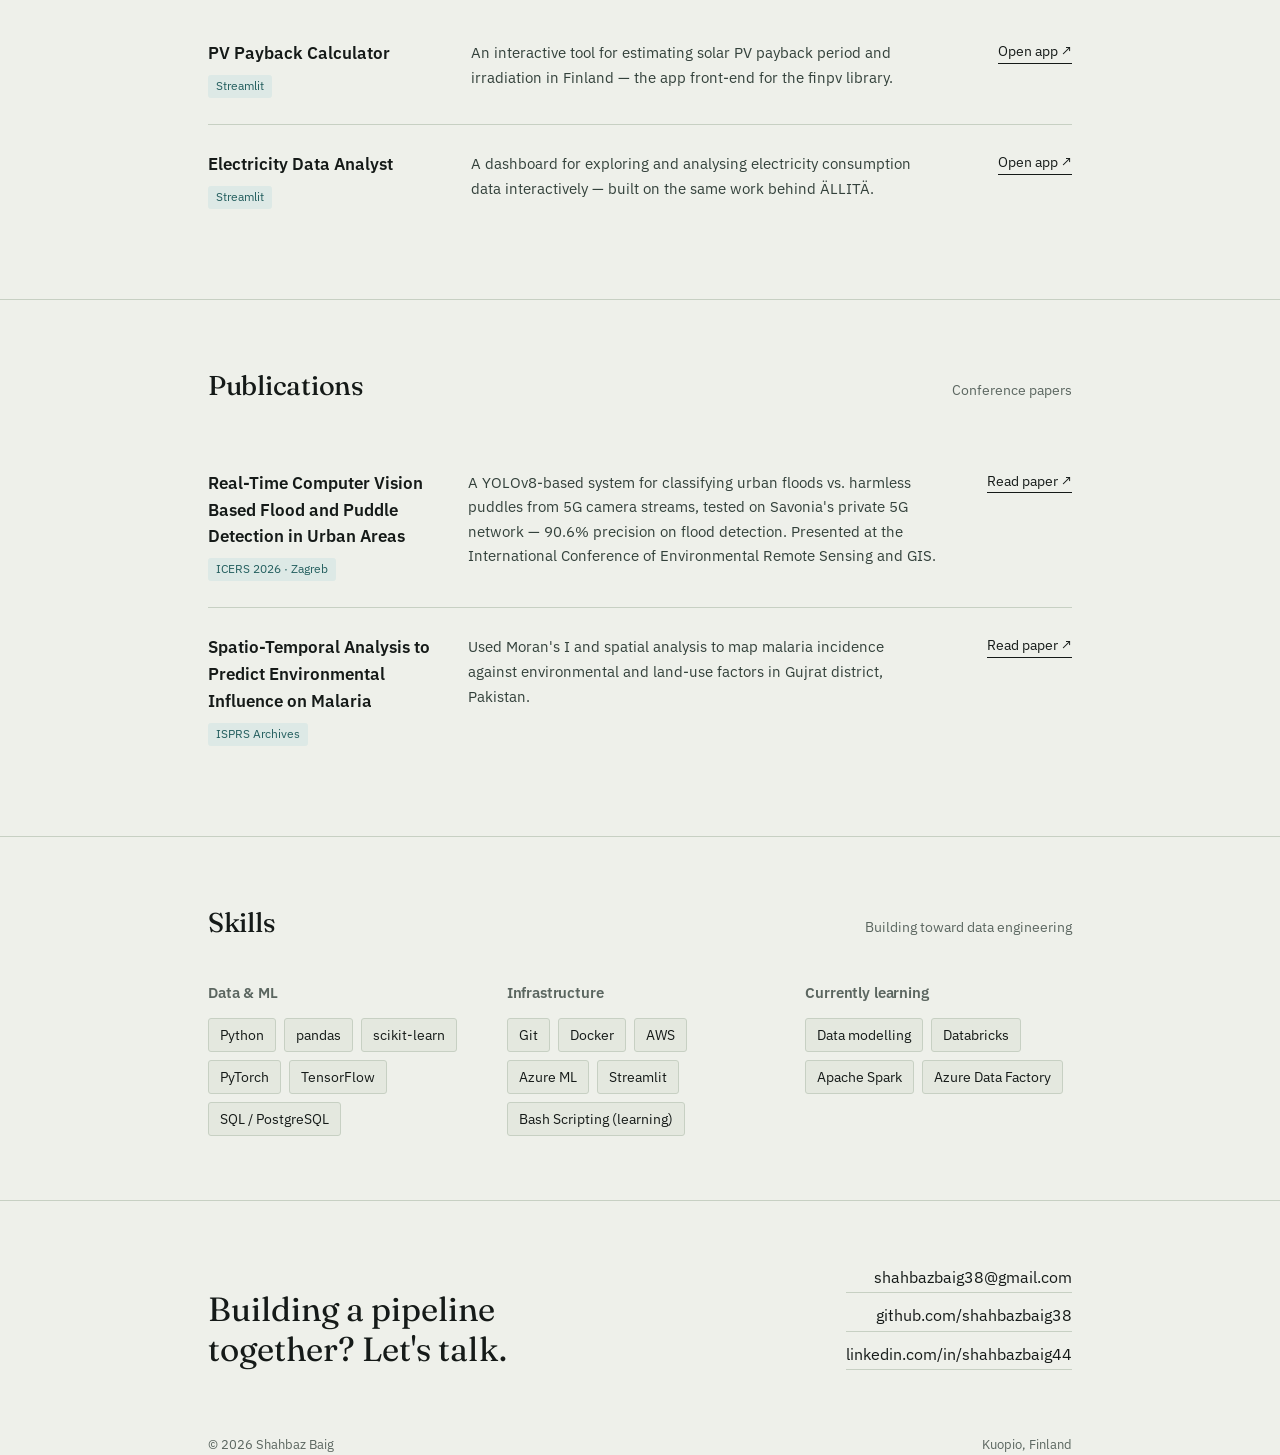
==== commit 4c88f234: "Update project description in index.html Removed 'forecasting' from project description." ====
--- a/index.html
+++ b/index.html
@@ -617,7 +617,7 @@
         </div>
         <div class="project-desc">
           A dashboard for exploring and analysing electricity consumption data
-          interactively — built on the same forecasting work behind ÄLLITÄ.
+          interactively — built on the same work behind ÄLLITÄ.
         </div>
         <a class="project-link" href="https://electricity-data-analyst.streamlit.app/" target="_blank" rel="noopener">Open app ↗</a>
       </div>
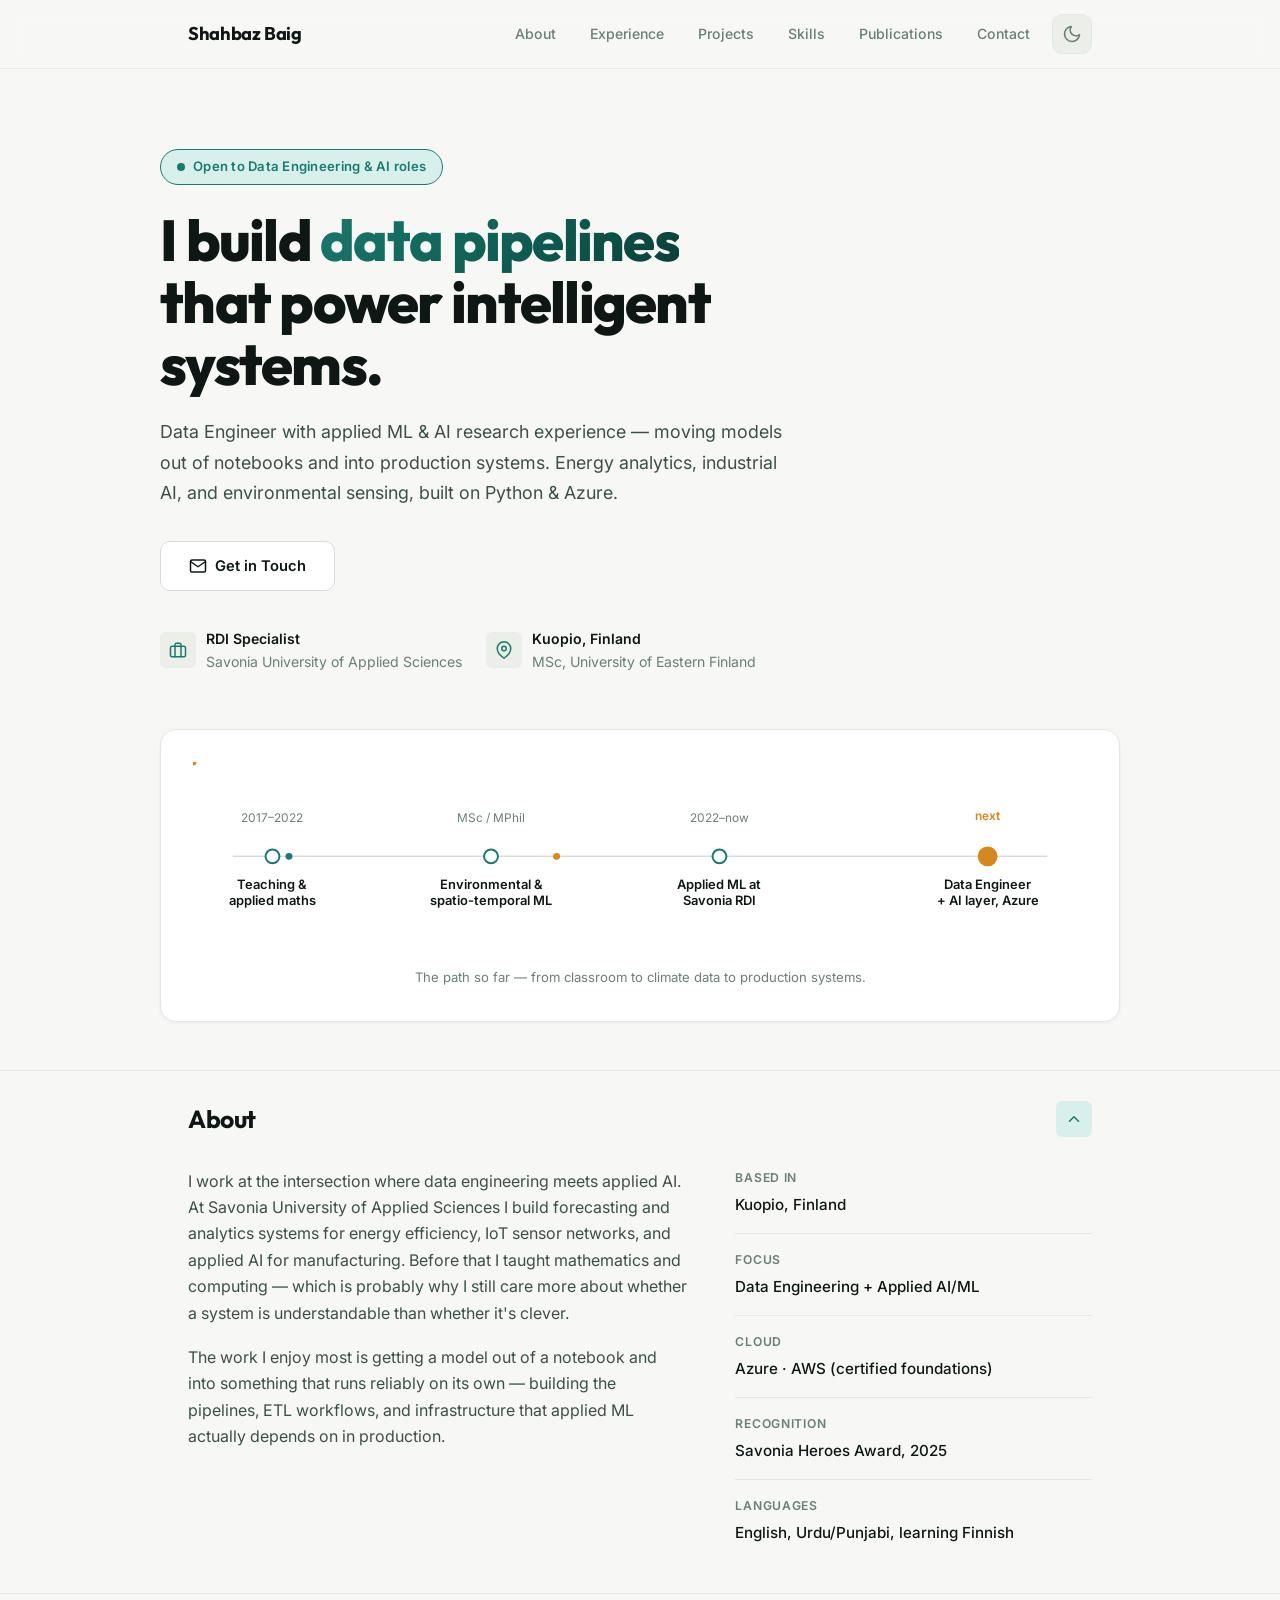
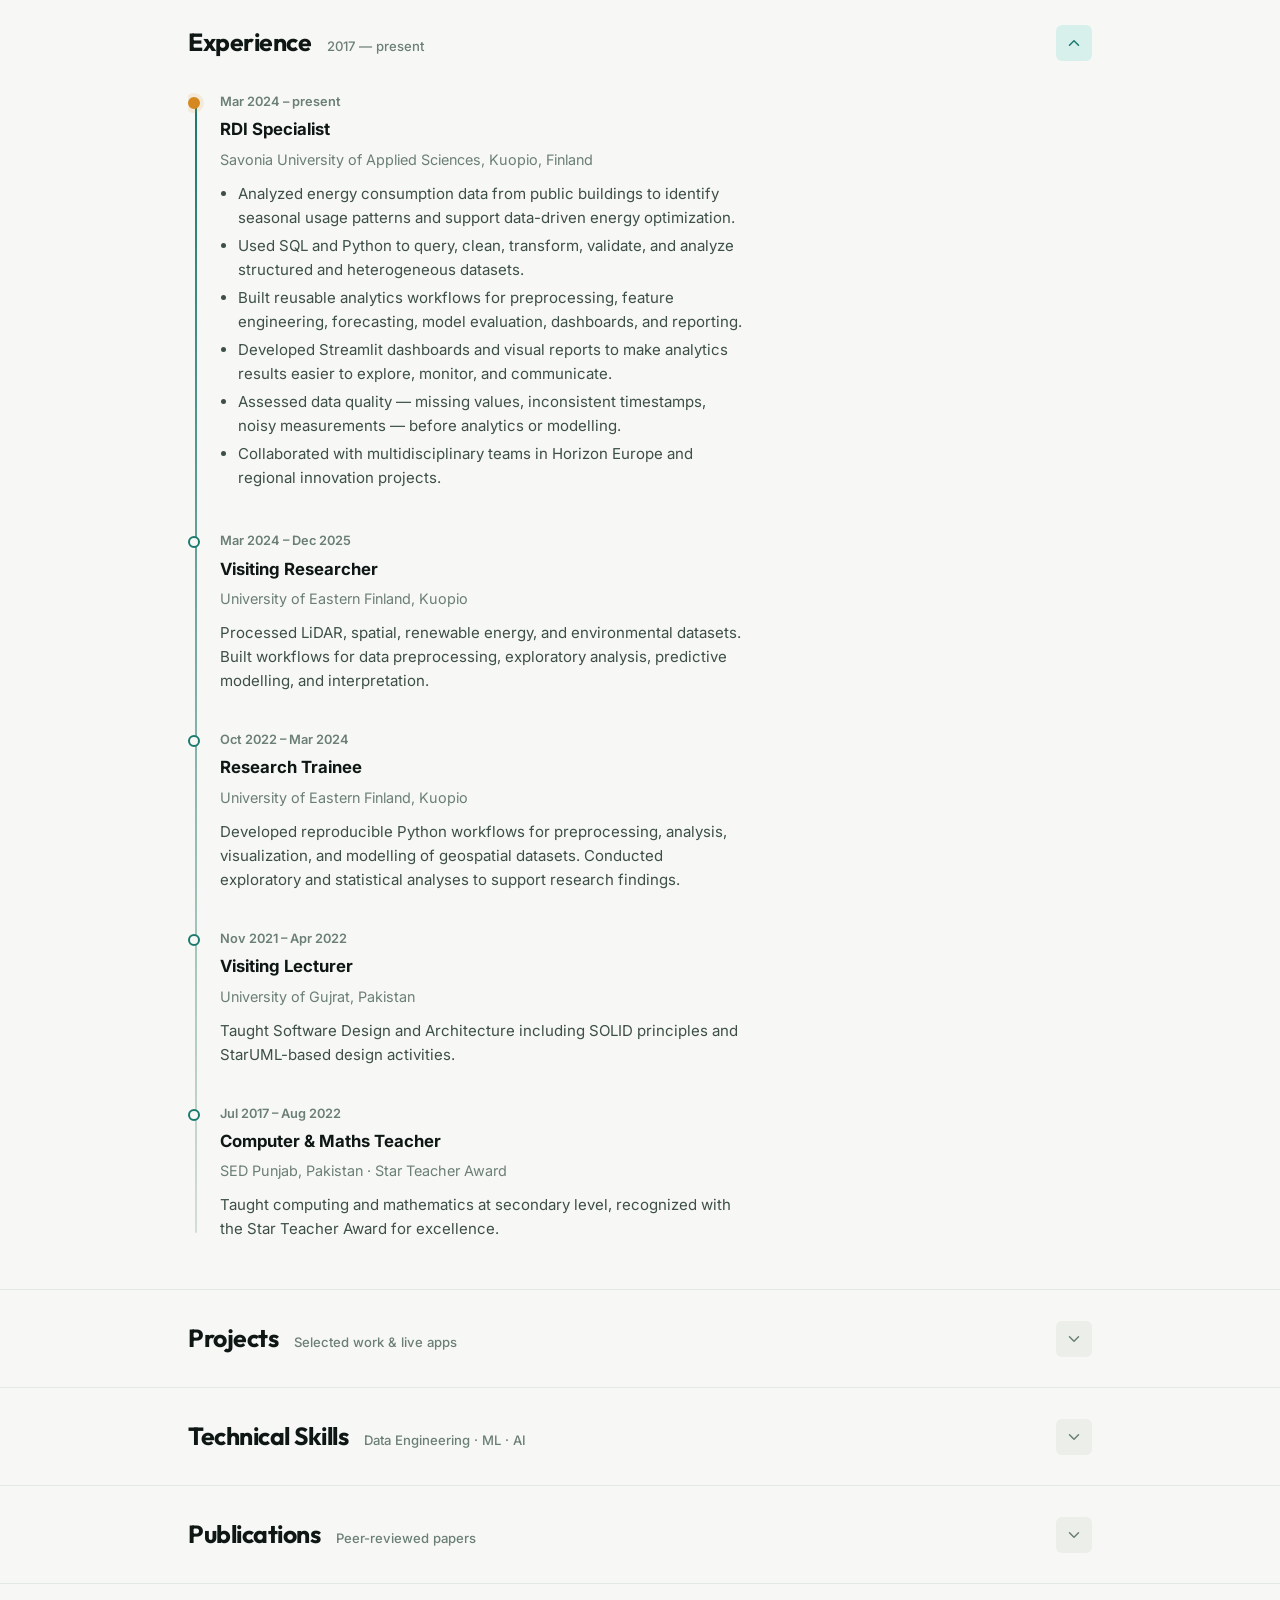
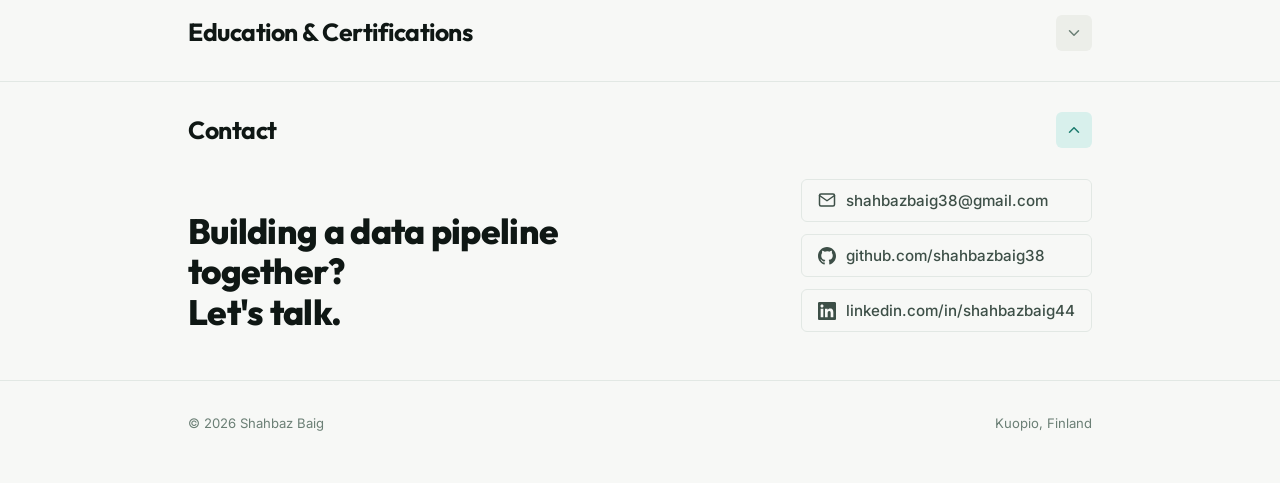
==== commit e04a3e86: "updated portfolio" ====
--- a/index.html
+++ b/index.html
@@ -1,742 +1,773 @@
 <!DOCTYPE html>
-<html lang="en">
+<html lang="en" data-theme="light">
+
 <head>
-<meta charset="UTF-8">
-<meta name="viewport" content="width=device-width, initial-scale=1.0">
-<title>Shahbaz Baig — Data Engineer &amp; Applied ML Researcher</title>
-<meta name="description" content="Shahbaz Baig — data engineer building pipelines and applied ML systems for energy, climate, and industry data, based in Kuopio, Finland.">
-<link rel="preconnect" href="https://fonts.googleapis.com">
-<link rel="preconnect" href="https://fonts.gstatic.com" crossorigin>
-<link href="https://fonts.googleapis.com/css2?family=Fraunces:ital,opsz,wght@0,9..144,300;0,9..144,450;0,9..144,600;1,9..144,450&family=IBM+Plex+Sans:wght@400;500;600&display=swap" rel="stylesheet">
-<style>
-  :root{
-    --paper: #EEF0EA;
-    --paper-raised: #E4E8DF;
-    --ink: #151A18;
-    --muted: #5B6660;
-    --line: #C7D0C3;
-    --amber: #C97A2B;
-    --teal: #235E5E;
-    --teal-soft: #DDE9E6;
-    --amber-soft: #F3E3CE;
-    --radius: 3px;
-    --max: 920px;
-  }
-
-  *{box-sizing:border-box;}
-  html{scroll-behavior:smooth;}
-  @media (prefers-reduced-motion: reduce){
-    html{scroll-behavior:auto;}
-    *{animation-duration:0.001ms !important; animation-iteration-count:1 !important; transition-duration:0.001ms !important;}
-  }
-
-  body{
-    margin:0;
-    background:var(--paper);
-    color:var(--ink);
-    font-family:'IBM Plex Sans', -apple-system, sans-serif;
-    font-size:17px;
-    line-height:1.6;
-    -webkit-font-smoothing:antialiased;
-  }
-
-  h1,h2,h3{
-    font-family:'Fraunces', Georgia, serif;
-    font-weight:450;
-    margin:0;
-    letter-spacing:-0.01em;
-  }
-
-  a{color:var(--ink);}
-  a:focus-visible, button:focus-visible{
-    outline:2px solid var(--teal);
-    outline-offset:3px;
-  }
-
-  .wrap{
-    max-width:var(--max);
-    margin:0 auto;
-    padding:0 28px;
-  }
-
-  /* ---------- header ---------- */
-  header.site{
-    position:sticky;
-    top:0;
-    background:rgba(238,240,234,0.92);
-    backdrop-filter:blur(6px);
-    border-bottom:1px solid var(--line);
-    z-index:50;
-  }
-  .nav-row{
-    display:flex;
-    align-items:center;
-    justify-content:space-between;
-    max-width:var(--max);
-    margin:0 auto;
-    padding:16px 28px;
-  }
-  .nav-name{
-    font-family:'Fraunces', serif;
-    font-size:1.1rem;
-    font-weight:600;
-    text-decoration:none;
-  }
-  nav.links{
-    display:flex;
-    gap:28px;
-  }
-  nav.links a{
-    text-decoration:none;
-    font-size:0.92rem;
-    color:var(--muted);
-    transition:color 0.15s ease;
-  }
-  nav.links a:hover{ color:var(--ink); }
-  .nav-toggle{ display:none; }
-
-  @media (max-width:640px){
-    nav.links{
-      position:fixed;
-      top:57px; left:0; right:0;
-      flex-direction:column;
-      background:var(--paper);
-      border-bottom:1px solid var(--line);
-      padding:8px 28px 20px;
-      gap:14px;
-      display:none;
-    }
-    nav.links.open{ display:flex; }
-    .nav-toggle{
-      display:block;
-      background:none;
-      border:1px solid var(--line);
-      border-radius:var(--radius);
-      padding:6px 10px;
-      font-family:'IBM Plex Sans';
-      font-size:0.85rem;
-      cursor:pointer;
-    }
-  }
-
-  /* ---------- hero ---------- */
-  .hero{
-    padding:72px 0 40px;
-  }
-  .hero-eyebrow{
-    color:var(--teal);
-    font-size:0.92rem;
-    margin-bottom:14px;
-  }
-  .hero h1{
-    font-size:clamp(2.1rem, 5vw, 3.2rem);
-    line-height:1.12;
-    max-width:14ch;
-  }
-  .hero-sub{
-    margin-top:20px;
-    max-width:56ch;
-    font-size:1.12rem;
-    color:#33413B;
-  }
-  .hero-meta{
-    margin-top:28px;
-    display:flex;
-    flex-wrap:wrap;
-    gap:10px 22px;
-    font-size:0.9rem;
-    color:var(--muted);
-  }
-  .hero-meta span{ display:inline-flex; align-items:center; gap:7px; }
-  .dot{ width:6px; height:6px; border-radius:50%; background:var(--amber); display:inline-block; }
-
-  /* ---------- pipeline diagram ---------- */
-  .pipeline-wrap{
-    margin-top:52px;
-    overflow-x:auto;
-  }
-  .pipeline-wrap svg{ display:block; min-width:640px; width:100%; height:auto; }
-  .pipeline-caption{
-    margin-top:10px;
-    font-size:0.82rem;
-    color:var(--muted);
-  }
-
-  /* ---------- sections ---------- */
-  section{
-    padding:64px 0;
-    border-top:1px solid var(--line);
-  }
-  .section-head{
-    display:flex;
-    align-items:baseline;
-    justify-content:space-between;
-    gap:20px;
-    margin-bottom:36px;
-  }
-  .section-head h2{
-    font-size:1.7rem;
-  }
-  .section-head .count{
-    font-size:0.85rem;
-    color:var(--muted);
-    white-space:nowrap;
-  }
-
-  /* ---------- about ---------- */
-  .about-grid{
-    display:grid;
-    grid-template-columns:1.3fr 1fr;
-    gap:48px;
-  }
-  @media (max-width:720px){ .about-grid{ grid-template-columns:1fr; } }
-  .about-text p{ margin:0 0 16px; max-width:60ch; }
-  .about-text p:last-child{ margin-bottom:0; }
-  .about-facts{
-    border-left:1px solid var(--line);
-    padding-left:28px;
-  }
-  .fact{
-    padding:14px 0;
-    border-bottom:1px solid var(--line);
-  }
-  .fact:first-child{ padding-top:0; }
-  .fact:last-child{ border-bottom:none; }
-  .fact-label{
-    font-size:0.78rem;
-    color:var(--muted);
-    margin-bottom:4px;
-  }
-  .fact-value{ font-size:0.96rem; }
-
-  /* ---------- timeline ---------- */
-  .timeline{
-    position:relative;
-    padding-left:26px;
-  }
-  .timeline::before{
-    content:"";
-    position:absolute;
-    left:5px; top:6px; bottom:6px;
-    width:1px;
-    background:var(--line);
-  }
-  .t-item{
-    position:relative;
-    padding-bottom:34px;
-  }
-  .t-item:last-child{ padding-bottom:0; }
-  .t-item::before{
-    content:"";
-    position:absolute;
-    left:-26px; top:5px;
-    width:9px; height:9px;
-    border-radius:50%;
-    background:var(--paper);
-    border:2px solid var(--teal);
-  }
-  .t-item.current::before{ background:var(--amber); border-color:var(--amber); }
-  .t-year{
-    font-size:0.82rem;
-    color:var(--muted);
-    margin-bottom:4px;
-  }
-  .t-role{ font-size:1.05rem; font-weight:600; margin-bottom:3px; }
-  .t-org{ color:var(--muted); font-size:0.92rem; margin-bottom:8px; }
-  .t-desc{ max-width:58ch; font-size:0.96rem; }
-
-  /* ---------- projects ---------- */
-  .project-row{
-    display:grid;
-    grid-template-columns:1fr 2.1fr auto;
-    gap:24px;
-    padding:26px 0;
-    border-bottom:1px solid var(--line);
-    align-items:start;
-  }
-  .project-row:first-child{ padding-top:0; }
-  .project-row:last-child{ border-bottom:none; }
-  @media (max-width:720px){
-    .project-row{ grid-template-columns:1fr; gap:10px; }
-  }
-  .project-name{ font-weight:600; font-size:1.05rem; }
-  .project-tag{
-    display:inline-block;
-    font-size:0.74rem;
-    color:var(--teal);
-    background:var(--teal-soft);
-    padding:2px 8px;
-    border-radius:var(--radius);
-    margin-top:8px;
-  }
-  .project-desc{ font-size:0.96rem; color:#33413B; max-width:52ch; }
-  .project-link{
-    font-size:0.88rem;
-    text-decoration:none;
-    color:var(--ink);
-    border-bottom:1px solid var(--ink);
-    white-space:nowrap;
-    align-self:start;
-  }
-  .project-link:hover{ color:var(--teal); border-color:var(--teal); }
-
-  /* ---------- skills ---------- */
-  .skill-groups{
-    display:grid;
-    grid-template-columns:repeat(3, 1fr);
-    gap:32px;
-  }
-  @media (max-width:720px){ .skill-groups{ grid-template-columns:1fr; } }
-  .skill-group h3{
-    font-family:'IBM Plex Sans';
-    font-weight:600;
-    font-size:0.92rem;
-    color:var(--muted);
-    margin-bottom:14px;
-  }
-  .chip-row{ display:flex; flex-wrap:wrap; gap:8px; }
-  .chip{
-    font-size:0.86rem;
-    padding:5px 11px;
-    border:1px solid var(--line);
-    border-radius:var(--radius);
-    background:var(--paper-raised);
-  }
-
-  /* ---------- contact ---------- */
-  .contact-wrap{
-    display:flex;
-    justify-content:space-between;
-    align-items:flex-end;
-    flex-wrap:wrap;
-    gap:24px;
-  }
-  .contact-lead{
-    font-family:'Fraunces', serif;
-    font-size:clamp(1.5rem, 3.4vw, 2.1rem);
-    max-width:16ch;
-    line-height:1.2;
-  }
-  .contact-links{
-    display:flex;
-    flex-direction:column;
-    gap:10px;
-    text-align:right;
-  }
-  .contact-links a{
-    text-decoration:none;
-    font-size:0.98rem;
-    border-bottom:1px solid var(--line);
-    padding-bottom:2px;
-  }
-  .contact-links a:hover{ border-color:var(--ink); }
-
-  footer{
-    padding:28px 0 40px;
-    font-size:0.82rem;
-    color:var(--muted);
-    display:flex;
-    justify-content:space-between;
-    flex-wrap:wrap;
-    gap:8px;
-  }
-
-  ::selection{ background:var(--amber-soft); }
-</style>
+  <meta charset="UTF-8">
+  <meta name="viewport" content="width=device-width, initial-scale=1.0">
+  <title>Shahbaz Baig — Data Engineer & AI/ML Specialist</title>
+  <meta name="description"
+    content="Shahbaz Baig — Data Engineer with applied ML and AI capability, building production pipelines for energy, climate, and industrial data systems. Based in Kuopio, Finland.">
+  <meta name="keywords"
+    content="Data Engineer, AI Engineer, ML Engineer, Python, Azure, Data Pipelines, Machine Learning, Shahbaz Baig">
+  <meta name="author" content="Shahbaz Baig">
+
+  <!-- Fonts -->
+  <link rel="preconnect" href="https://fonts.googleapis.com">
+  <link rel="preconnect" href="https://fonts.gstatic.com" crossorigin>
+  <link
+    href="https://fonts.googleapis.com/css2?family=Inter:wght@400;500;600;700&family=Outfit:wght@600;700;800&display=swap"
+    rel="stylesheet">
+
+  <!-- Styles -->
+  <link rel="stylesheet" href="styles.css">
+  <!-- Inline theme init to prevent flash -->
+  <script>
+    (function () {
+      var t = localStorage.getItem('theme');
+      if (!t) t = window.matchMedia('(prefers-color-scheme:dark)').matches ? 'dark' : 'light';
+      document.documentElement.setAttribute('data-theme', t);
+    })();
+  </script>
 </head>
+
 <body>
 
-<header class="site">
-  <div class="nav-row">
-    <a class="nav-name" href="#top">Shahbaz Baig</a>
-    <button class="nav-toggle" id="navToggle" aria-expanded="false" aria-controls="navLinks">Menu</button>
-    <nav class="links" id="navLinks">
-      <a href="#about">About</a>
-      <a href="#path">Path</a>
-      <a href="#projects">Projects</a>
-      <a href="#publications">Publications</a>
-      <a href="#skills">Skills</a>
-      <a href="#contact">Contact</a>
-    </nav>
-  </div>
-</header>
-
-<main id="top">
-
-  <!-- ================= HERO ================= -->
-  <div class="wrap hero">
-    <div class="hero-eyebrow">Kuopio, Finland</div>
-    <h1>I build the pipelines that turn raw data into decisions.</h1>
-    <p class="hero-sub">
-      Data engineer with a research background, currently moving applied ML work out of
-      notebooks and into production systems — energy analytics, environmental sensing,
-      and industrial AI, built on Azure.
-    </p>
-    <div class="hero-meta">
-      <span><span class="dot"></span>RDI Specialist, Savonia University of Applied Sciences</span>
-      <span><span class="dot"></span>Open to Data Engineering, AI, ML roles</span>
+  <!-- Scroll Progress -->
+  <div class="scroll-progress" id="scrollProgress"></div>
+
+  <!-- =================== HEADER =================== -->
+  <header class="site-header">
+    <div class="nav-row">
+      <a class="nav-brand" href="#top">Shahbaz Baig</a>
+      <div class="nav-controls">
+        <ul class="nav-links" id="navLinks">
+          <li><a href="#about">About</a></li>
+          <li><a href="#experience">Experience</a></li>
+          <li><a href="#projects">Projects</a></li>
+          <li><a href="#skills">Skills</a></li>
+          <li><a href="#publications">Publications</a></li>
+          <li><a href="#contact">Contact</a></li>
+        </ul>
+        <button class="theme-toggle" id="themeToggle" aria-label="Toggle dark/light theme">
+          <!-- Moon icon (shown in light mode → click to go dark) -->
+          <svg class="icon-moon" viewBox="0 0 24 24" fill="none" stroke="currentColor" stroke-width="2"
+            stroke-linecap="round" stroke-linejoin="round">
+            <path d="M21 12.79A9 9 0 1 1 11.21 3 7 7 0 0 0 21 12.79z" />
+          </svg>
+          <!-- Sun icon (shown in dark mode → click to go light) -->
+          <svg class="icon-sun" viewBox="0 0 24 24" fill="none" stroke="currentColor" stroke-width="2"
+            stroke-linecap="round" stroke-linejoin="round">
+            <circle cx="12" cy="12" r="5" />
+            <line x1="12" y1="1" x2="12" y2="3" />
+            <line x1="12" y1="21" x2="12" y2="23" />
+            <line x1="4.22" y1="4.22" x2="5.64" y2="5.64" />
+            <line x1="18.36" y1="18.36" x2="19.78" y2="19.78" />
+            <line x1="1" y1="12" x2="3" y2="12" />
+            <line x1="21" y1="12" x2="23" y2="12" />
+            <line x1="4.22" y1="19.78" x2="5.64" y2="18.36" />
+            <line x1="18.36" y1="5.64" x2="19.78" y2="4.22" />
+          </svg>
+        </button>
+        <button class="nav-hamburger" id="navHamburger" aria-label="Toggle navigation" aria-expanded="false">
+          <span></span><span></span><span></span>
+        </button>
+      </div>
     </div>
-
-    <div class="pipeline-wrap">
-      <svg viewBox="0 0 900 190" xmlns="http://www.w3.org/2000/svg" role="img" aria-label="Diagram of career path flowing from environmental research through machine learning into data engineering with an applied AI layer">
-        <line x1="40" y1="95" x2="860" y2="95" stroke="#C7D0C3" stroke-width="1.5"/>
-
-        <!-- moving droplets along the line -->
-        <circle r="3.5" fill="#C97A2B">
-          <animateMotion dur="7s" repeatCount="indefinite" path="M40,95 L860,95" />
-        </circle>
-        <circle r="3.5" fill="#235E5E">
-          <animateMotion dur="7s" begin="2.3s" repeatCount="indefinite" path="M40,95 L860,95" />
-        </circle>
-        <circle r="3.5" fill="#C97A2B">
-          <animateMotion dur="7s" begin="4.6s" repeatCount="indefinite" path="M40,95 L860,95" />
-        </circle>
-
-        <!-- node 1 -->
-        <g>
-          <circle cx="80" cy="95" r="7" fill="#EEF0EA" stroke="#235E5E" stroke-width="2"/>
-          <text x="80" y="60" text-anchor="middle" font-family="IBM Plex Sans" font-size="12" fill="#5B6660">2017–2022</text>
-          <text x="80" y="128" text-anchor="middle" font-family="IBM Plex Sans" font-size="13" font-weight="600" fill="#151A18">Teaching &amp;</text>
-          <text x="80" y="144" text-anchor="middle" font-family="IBM Plex Sans" font-size="13" font-weight="600" fill="#151A18">applied maths</text>
-        </g>
-
-        <!-- node 2 -->
-        <g>
-          <circle cx="300" cy="95" r="7" fill="#EEF0EA" stroke="#235E5E" stroke-width="2"/>
-          <text x="300" y="60" text-anchor="middle" font-family="IBM Plex Sans" font-size="12" fill="#5B6660">MSc / MPhil</text>
-          <text x="300" y="128" text-anchor="middle" font-family="IBM Plex Sans" font-size="13" font-weight="600" fill="#151A18">Environmental &amp;</text>
-          <text x="300" y="144" text-anchor="middle" font-family="IBM Plex Sans" font-size="13" font-weight="600" fill="#151A18">spatio-temporal ML</text>
-        </g>
-
-        <!-- node 3 -->
-        <g>
-          <circle cx="530" cy="95" r="7" fill="#EEF0EA" stroke="#235E5E" stroke-width="2"/>
-          <text x="530" y="60" text-anchor="middle" font-family="IBM Plex Sans" font-size="12" fill="#5B6660">2022–now</text>
-          <text x="530" y="128" text-anchor="middle" font-family="IBM Plex Sans" font-size="13" font-weight="600" fill="#151A18">Applied ML at</text>
-          <text x="530" y="144" text-anchor="middle" font-family="IBM Plex Sans" font-size="13" font-weight="600" fill="#151A18">Savonia RDI</text>
-        </g>
-
-        <!-- node 4 : current, emphasized -->
-        <g>
-          <circle cx="800" cy="95" r="9" fill="#C97A2B" stroke="#C97A2B" stroke-width="2"/>
-          <text x="800" y="58" text-anchor="middle" font-family="IBM Plex Sans" font-size="12" fill="#C97A2B" font-weight="600">next</text>
-          <text x="800" y="128" text-anchor="middle" font-family="IBM Plex Sans" font-size="13" font-weight="600" fill="#151A18">Data Engineer</text>
-          <text x="800" y="144" text-anchor="middle" font-family="IBM Plex Sans" font-size="13" font-weight="600" fill="#151A18">+ AI layer, Azure</text>
-        </g>
-      </svg>
-      <div class="pipeline-caption">The path so far — from classroom to climate data to production systems.</div>
+  </header>
+
+  <!-- =================== MAIN =================== -->
+  <main id="top">
+
+    <!-- ========== HERO ========== -->
+    <div class="wrap hero">
+      <div class="hero-badge fade-in">
+        <span class="pulse-dot"></span>
+        Open to Data Engineering & AI roles
+      </div>
+
+      <h1 class="fade-in delay-1">
+        I build <span class="accent-text">data pipelines</span> that power intelligent systems.
+      </h1>
+
+      <p class="hero-subtitle fade-in delay-2">
+        Data Engineer with applied ML & AI research experience — moving models out of notebooks and into production
+        systems. Energy analytics, industrial AI, and environmental sensing, built on Python & Azure.
+      </p>
+
+      <div class="hero-actions fade-in delay-3">
+        <a href="#contact" class="btn-secondary">
+          <svg viewBox="0 0 24 24" fill="none" stroke="currentColor" stroke-width="2" stroke-linecap="round"
+            stroke-linejoin="round">
+            <path d="M4 4h16c1.1 0 2 .9 2 2v12c0 1.1-.9 2-2 2H4c-1.1 0-2-.9-2-2V6c0-1.1.9-2 2-2z" />
+            <polyline points="22,6 12,13 2,6" />
+          </svg>
+          Get in Touch
+        </a>
+      </div>
+
+      <div class="hero-meta fade-in delay-4">
+        <div class="meta-item">
+          <div class="meta-icon">
+            <svg viewBox="0 0 24 24" fill="none" stroke="currentColor" stroke-width="2" stroke-linecap="round"
+              stroke-linejoin="round">
+              <rect x="2" y="7" width="20" height="14" rx="2" ry="2" />
+              <path d="M16 21V5a2 2 0 0 0-2-2h-4a2 2 0 0 0-2 2v16" />
+            </svg>
+          </div>
+          <div>
+            <div style="font-weight:600;color:var(--text-primary);">RDI Specialist</div>
+            <div>Savonia University of Applied Sciences</div>
+          </div>
+        </div>
+        <div class="meta-item">
+          <div class="meta-icon">
+            <svg viewBox="0 0 24 24" fill="none" stroke="currentColor" stroke-width="2" stroke-linecap="round"
+              stroke-linejoin="round">
+              <path d="M21 10c0 7-9 13-9 13s-9-6-9-13a9 9 0 0 1 18 0z" />
+              <circle cx="12" cy="10" r="3" />
+            </svg>
+          </div>
+          <div>
+            <div style="font-weight:600;color:var(--text-primary);">Kuopio, Finland</div>
+            <div>MSc, University of Eastern Finland</div>
+          </div>
+        </div>
+      </div>
+
+      <!-- Pipeline diagram -->
+      <div class="pipeline-section fade-in delay-4">
+        <svg viewBox="0 0 900 190" xmlns="http://www.w3.org/2000/svg" role="img"
+          aria-label="Career path diagram: Teaching → Environmental ML → Applied ML at Savonia → Data Engineer + AI">
+          <line x1="40" y1="95" x2="860" y2="95" class="pipe-line" stroke-width="1.5" />
+
+          <!-- Animated dots -->
+          <circle r="3.5" class="pipe-dot-amber">
+            <animateMotion dur="7s" repeatCount="indefinite" path="M40,95 L860,95" />
+          </circle>
+          <circle r="3.5" class="pipe-dot-teal">
+            <animateMotion dur="7s" begin="2.3s" repeatCount="indefinite" path="M40,95 L860,95" />
+          </circle>
+          <circle r="3.5" class="pipe-dot-amber">
+            <animateMotion dur="7s" begin="4.6s" repeatCount="indefinite" path="M40,95 L860,95" />
+          </circle>
+
+          <!-- Node 1: Teaching -->
+          <g>
+            <circle cx="80" cy="95" r="7" class="pipe-node-ring" stroke-width="2" />
+            <text x="80" y="60" text-anchor="middle" font-family="Inter, sans-serif" font-size="12"
+              class="pipe-year">2017–2022</text>
+            <text x="80" y="128" text-anchor="middle" font-family="Inter, sans-serif" font-size="13" font-weight="600"
+              class="pipe-label">Teaching &amp;</text>
+            <text x="80" y="144" text-anchor="middle" font-family="Inter, sans-serif" font-size="13" font-weight="600"
+              class="pipe-label">applied maths</text>
+          </g>
+
+          <!-- Node 2: Research -->
+          <g>
+            <circle cx="300" cy="95" r="7" class="pipe-node-ring" stroke-width="2" />
+            <text x="300" y="60" text-anchor="middle" font-family="Inter, sans-serif" font-size="12"
+              class="pipe-year">MSc / MPhil</text>
+            <text x="300" y="128" text-anchor="middle" font-family="Inter, sans-serif" font-size="13" font-weight="600"
+              class="pipe-label">Environmental &amp;</text>
+            <text x="300" y="144" text-anchor="middle" font-family="Inter, sans-serif" font-size="13" font-weight="600"
+              class="pipe-label">spatio-temporal ML</text>
+          </g>
+
+          <!-- Node 3: Savonia -->
+          <g>
+            <circle cx="530" cy="95" r="7" class="pipe-node-ring" stroke-width="2" />
+            <text x="530" y="60" text-anchor="middle" font-family="Inter, sans-serif" font-size="12"
+              class="pipe-year">2022–now</text>
+            <text x="530" y="128" text-anchor="middle" font-family="Inter, sans-serif" font-size="13" font-weight="600"
+              class="pipe-label">Applied ML at</text>
+            <text x="530" y="144" text-anchor="middle" font-family="Inter, sans-serif" font-size="13" font-weight="600"
+              class="pipe-label">Savonia RDI</text>
+          </g>
+
+          <!-- Node 4: Target -->
+          <g>
+            <circle cx="800" cy="95" r="9" class="pipe-node-active" stroke-width="2" />
+            <text x="800" y="58" text-anchor="middle" font-family="Inter, sans-serif" font-size="12" font-weight="600"
+              class="pipe-label-accent">next</text>
+            <text x="800" y="128" text-anchor="middle" font-family="Inter, sans-serif" font-size="13" font-weight="600"
+              class="pipe-label">Data Engineer</text>
+            <text x="800" y="144" text-anchor="middle" font-family="Inter, sans-serif" font-size="13" font-weight="600"
+              class="pipe-label">+ AI layer, Azure</text>
+          </g>
+        </svg>
+        <div class="pipeline-caption">The path so far — from classroom to climate data to production systems.</div>
+      </div>
     </div>
-  </div>
-
-  <!-- ================= ABOUT ================= -->
-  <section id="about">
-    <div class="wrap about-grid">
-      <div class="about-text">
-        <h2 style="margin-bottom:20px;">About</h2>
-        <p>
-          I work at the point where environmental research meets software. At Savonia
-          University of Applied Sciences I build forecasting and analytics systems for
-          energy efficiency, IoT sensor networks, and — most recently — applied AI for
-          manufacturing. Before that I taught mathematics and computing, which is probably
-          why I still care more about whether a system is understandable than whether it's clever.
-        </p>
-        <p>
-          My research runs alongside a PhD in Environmental Science, but the work I enjoy
-          most is getting a model out of a notebook and into something that runs reliably
-          on its own — which is what's pulling me toward data engineering: building the
-          pipelines and infrastructure that applied ML actually depends on.
-        </p>
-      </div>
-      <div class="about-facts">
-        <div class="fact">
-          <div class="fact-label">Based in</div>
-          <div class="fact-value">Kuopio, Finland</div>
-        </div>
-        <div class="fact">
-          <div class="fact-label">Focus</div>
-          <div class="fact-value">Data engineering with an applied AI/ML layer</div>
-        </div>
-        <div class="fact">
-          <div class="fact-label">Cloud</div>
-          <div class="fact-value">Azure (AWS certified, working knowledge)</div>
-        </div>
-        <div class="fact">
-          <div class="fact-label">Recognition</div>
-          <div class="fact-value">Savonia Heroes Award, 2025</div>
-        </div>
-        <div class="fact">
-          <div class="fact-label">Languages</div>
-          <div class="fact-value">English, Urdu/Punjabi, learning Finnish (YKI)</div>
-        </div>
-      </div>
+
+    <!-- ========== ABOUT ========== -->
+    <section class="section-block open" id="about">
+      <div class="wrap">
+        <div class="section-header">
+          <div class="section-title-group">
+            <h2 class="section-title">About</h2>
+          </div>
+          <div class="section-chevron">
+            <svg viewBox="0 0 24 24" fill="none" stroke="currentColor" stroke-width="2" stroke-linecap="round"
+              stroke-linejoin="round">
+              <polyline points="6 9 12 15 18 9" />
+            </svg>
+          </div>
+        </div>
+        <div class="section-content" style="max-height:none;">
+          <div class="section-inner about-grid">
+            <div class="about-text">
+              <p>
+                I work at the intersection where data engineering meets applied AI. At Savonia
+                University of Applied Sciences I build forecasting and analytics systems for
+                energy efficiency, IoT sensor networks, and applied AI for manufacturing. Before that I
+                taught mathematics and computing — which is probably why I still care more about whether a system
+                is understandable than whether it's clever.
+              </p>
+              <p>
+                The work I enjoy most is getting a model out of a notebook and into something
+                that runs reliably on its own — building the pipelines, ETL workflows, and
+                infrastructure that applied ML actually depends on in production.
+              </p>
+            </div>
+            <div class="about-facts">
+              <div class="fact-card">
+                <div class="fact-label">Based in</div>
+                <div class="fact-value">Kuopio, Finland</div>
+              </div>
+              <div class="fact-card">
+                <div class="fact-label">Focus</div>
+                <div class="fact-value">Data Engineering + Applied AI/ML</div>
+              </div>
+              <div class="fact-card">
+                <div class="fact-label">Cloud</div>
+                <div class="fact-value">Azure · AWS (certified foundations)</div>
+              </div>
+              <div class="fact-card">
+                <div class="fact-label">Recognition</div>
+                <div class="fact-value">Savonia Heroes Award, 2025</div>
+              </div>
+              <div class="fact-card">
+                <div class="fact-label">Languages</div>
+                <div class="fact-value">English, Urdu/Punjabi, learning Finnish</div>
+              </div>
+            </div>
+          </div>
+        </div>
+      </div>
+    </section>
+
+    <!-- ========== EXPERIENCE ========== -->
+    <section class="section-block open" id="experience">
+      <div class="wrap">
+        <div class="section-header">
+          <div class="section-title-group">
+            <h2 class="section-title">Experience</h2>
+            <span class="section-count">2017 — present</span>
+          </div>
+          <div class="section-chevron">
+            <svg viewBox="0 0 24 24" fill="none" stroke="currentColor" stroke-width="2" stroke-linecap="round"
+              stroke-linejoin="round">
+              <polyline points="6 9 12 15 18 9" />
+            </svg>
+          </div>
+        </div>
+        <div class="section-content" style="max-height:none;">
+          <div class="section-inner">
+            <div class="timeline">
+              <div class="timeline-item current">
+                <div class="t-year">Mar 2024 – present</div>
+                <div class="t-role">RDI Specialist</div>
+                <div class="t-org">Savonia University of Applied Sciences, Kuopio, Finland</div>
+                <ul class="t-bullets">
+                  <li>Analyzed energy consumption data from public buildings to identify seasonal usage patterns and
+                    support data-driven energy optimization.</li>
+                  <li>Used SQL and Python to query, clean, transform, validate, and analyze structured and heterogeneous
+                    datasets.</li>
+                  <li>Built reusable analytics workflows for preprocessing, feature engineering, forecasting, model
+                    evaluation, dashboards, and reporting.</li>
+                  <li>Developed Streamlit dashboards and visual reports to make analytics results easier to explore,
+                    monitor, and communicate.</li>
+                  <li>Assessed data quality — missing values, inconsistent timestamps, noisy measurements — before
+                    analytics or modelling.</li>
+                  <li>Collaborated with multidisciplinary teams in Horizon Europe and regional innovation projects.</li>
+                </ul>
+              </div>
+              <div class="timeline-item">
+                <div class="t-year">Mar 2024 – Dec 2025</div>
+                <div class="t-role">Visiting Researcher</div>
+                <div class="t-org">University of Eastern Finland, Kuopio</div>
+                <div class="t-desc">Processed LiDAR, spatial, renewable energy, and environmental datasets. Built
+                  workflows for data preprocessing, exploratory analysis, predictive modelling, and interpretation.
+                </div>
+              </div>
+              <div class="timeline-item">
+                <div class="t-year">Oct 2022 – Mar 2024</div>
+                <div class="t-role">Research Trainee</div>
+                <div class="t-org">University of Eastern Finland, Kuopio</div>
+                <div class="t-desc">Developed reproducible Python workflows for preprocessing, analysis, visualization,
+                  and modelling of geospatial datasets. Conducted exploratory and statistical analyses to support
+                  research findings.</div>
+              </div>
+              <div class="timeline-item">
+                <div class="t-year">Nov 2021 – Apr 2022</div>
+                <div class="t-role">Visiting Lecturer</div>
+                <div class="t-org">University of Gujrat, Pakistan</div>
+                <div class="t-desc">Taught Software Design and Architecture including SOLID principles and StarUML-based
+                  design activities.</div>
+              </div>
+              <div class="timeline-item">
+                <div class="t-year">Jul 2017 – Aug 2022</div>
+                <div class="t-role">Computer &amp; Maths Teacher</div>
+                <div class="t-org">SED Punjab, Pakistan · Star Teacher Award</div>
+                <div class="t-desc">Taught computing and mathematics at secondary level, recognized with the Star
+                  Teacher Award for excellence.</div>
+              </div>
+            </div>
+          </div>
+        </div>
+      </div>
+    </section>
+
+    <!-- ========== PROJECTS ========== -->
+    <section class="section-block" id="projects">
+      <div class="wrap">
+        <div class="section-header">
+          <div class="section-title-group">
+            <h2 class="section-title">Projects</h2>
+            <span class="section-count">Selected work &amp; live apps</span>
+          </div>
+          <div class="section-chevron">
+            <svg viewBox="0 0 24 24" fill="none" stroke="currentColor" stroke-width="2" stroke-linecap="round"
+              stroke-linejoin="round">
+              <polyline points="6 9 12 15 18 9" />
+            </svg>
+          </div>
+        </div>
+        <div class="section-content">
+          <div class="section-inner">
+
+            <div class="project-card">
+              <div>
+                <div class="project-name">finpv</div>
+                <span class="project-tag">Python · PyPI</span>
+              </div>
+              <div class="project-desc">
+                A solar PV payback-period and irradiation analysis library for Finland, built on pvlib and shipped as an
+                installable package.
+              </div>
+              <a class="project-link" href="https://pypi.org/project/finpv/" target="_blank" rel="noopener">PyPI ↗</a>
+            </div>
+
+            <div class="project-card">
+              <div>
+                <div class="project-name">ÄLLITÄ</div>
+                <span class="project-tag">Streamlit · Forecasting</span>
+              </div>
+              <div class="project-desc">
+                Predictive energy analytics dashboards, turning building and grid data into forecasts operators can act
+                on — includes solar PV production analysis and smart heating models.
+              </div>
+              <a class="project-link"
+                href="https://www.savonia.fi/en/rdi/smart-heating-systems-in-a-climate-friendly-way-by-utilizing-artificial-intelligence-allita/"
+                target="_blank" rel="noopener">Details ↗</a>
+            </div>
+
+            <div class="project-card">
+              <div>
+                <div class="project-name">AMBITIOUS</div>
+                <span class="project-tag">AI · IoT · 5G</span>
+              </div>
+              <div class="project-desc">
+                EU-backed smart water management — IoT and AI-based flood prediction system for North Savo, combining
+                sensor data, 5G, and object-detection models.
+              </div>
+              <a class="project-link" href="https://ambitious-project.eu/" target="_blank" rel="noopener">Details ↗</a>
+            </div>
+
+            <div class="project-card">
+              <div>
+                <div class="project-name">BOREAS-mining</div>
+                <span class="project-tag">EU Horizon · €7.1M</span>
+              </div>
+              <div class="project-desc">
+                Horizon Europe project (13 partners) building autonomous robotics and real-time AI digital twin for
+                safer critical-mineral mining in Arctic environments.
+              </div>
+              <a class="project-link" href="https://www.boreas-mining.eu/" target="_blank" rel="noopener">Details ↗</a>
+            </div>
+
+            <div class="project-card">
+              <div>
+                <div class="project-name">ManuGenius</div>
+                <span class="project-tag">Agentic AI</span>
+              </div>
+              <div class="project-desc">
+                National SIXNET project researching where generative AI works in manufacturing SMEs — pairing
+                fundamental research with company-driven pilots.
+              </div>
+              <a class="project-link" href="https://www.six.fi/sixnet/manugenius" target="_blank" rel="noopener">Details
+                ↗</a>
+            </div>
+
+            <div class="project-card">
+              <div>
+                <div class="project-name">PV Payback Calculator</div>
+                <span class="project-tag">Streamlit App</span>
+              </div>
+              <div class="project-desc">
+                Interactive tool for estimating solar PV payback period and irradiation in Finland — the app front-end
+                for the finpv library.
+              </div>
+              <a class="project-link" href="https://pvpayback.streamlit.app/" target="_blank" rel="noopener">Open app
+                ↗</a>
+            </div>
+
+            <div class="project-card">
+              <div>
+                <div class="project-name">Electricity Data Analyst</div>
+                <span class="project-tag">Streamlit App</span>
+              </div>
+              <div class="project-desc">
+                Dashboard for exploring and analysing electricity consumption data interactively — built on the same
+                work behind ÄLLITÄ.
+              </div>
+              <a class="project-link" href="https://electricity-data-analyst.streamlit.app/" target="_blank"
+                rel="noopener">Open app ↗</a>
+            </div>
+
+            <div class="project-card">
+              <div>
+                <div class="project-name">GitHub</div>
+                <span class="project-tag">27+ repos</span>
+              </div>
+              <div class="project-desc">
+                Includes electricity-demand forecasting for Helsinki buildings and a vulnerability classification
+                project on Hugging Face.
+              </div>
+              <a class="project-link" href="https://github.com/shahbazbaig38" target="_blank" rel="noopener">Browse
+                ↗</a>
+            </div>
+
+          </div>
+        </div>
+      </div>
+    </section>
+
+    <!-- ========== SKILLS ========== -->
+    <section class="section-block" id="skills">
+      <div class="wrap">
+        <div class="section-header">
+          <div class="section-title-group">
+            <h2 class="section-title">Technical Skills</h2>
+            <span class="section-count">Data Engineering · ML · AI</span>
+          </div>
+          <div class="section-chevron">
+            <svg viewBox="0 0 24 24" fill="none" stroke="currentColor" stroke-width="2" stroke-linecap="round"
+              stroke-linejoin="round">
+              <polyline points="6 9 12 15 18 9" />
+            </svg>
+          </div>
+        </div>
+        <div class="section-content">
+          <div class="section-inner">
+            <div class="skill-groups">
+              <div class="skill-group">
+                <h3>Data Engineering & Analytics</h3>
+                <div class="chip-row">
+                  <span class="chip">Python</span>
+                  <span class="chip">SQL</span>
+                  <span class="chip">pandas</span>
+                  <span class="chip">NumPy</span>
+                  <span class="chip">ETL Pipelines</span>
+                  <span class="chip">Data Cleaning</span>
+                  <span class="chip">Feature Engineering</span>
+                  <span class="chip">Data Quality</span>
+                  <span class="chip">PostgreSQL</span>
+                </div>
+              </div>
+              <div class="skill-group">
+                <h3>Machine Learning & AI</h3>
+                <div class="chip-row">
+                  <span class="chip">scikit-learn</span>
+                  <span class="chip">PyTorch</span>
+                  <span class="chip">TensorFlow</span>
+                  <span class="chip">XGBoost</span>
+                  <span class="chip">Time-Series Forecasting</span>
+                  <span class="chip">Computer Vision</span>
+                  <span class="chip">Predictive Analytics</span>
+                </div>
+              </div>
+              <div class="skill-group">
+                <h3>Infrastructure & Tools</h3>
+                <div class="chip-row">
+                  <span class="chip">Azure ML</span>
+                  <span class="chip">AWS</span>
+                  <span class="chip">Docker</span>
+                  <span class="chip">Git</span>
+                  <span class="chip">MLflow</span>
+                  <span class="chip">FastAPI</span>
+                  <span class="chip">Streamlit</span>
+                  <span class="chip">Power BI</span>
+                </div>
+              </div>
+              <div class="skill-group">
+                <h3>Visualization & Reporting</h3>
+                <div class="chip-row">
+                  <span class="chip">Plotly</span>
+                  <span class="chip">Matplotlib</span>
+                  <span class="chip">Interactive Dashboards</span>
+                  <span class="chip">KPI Reporting</span>
+                  <span class="chip">Stakeholder Communication</span>
+                </div>
+              </div>
+              <div class="skill-group">
+                <h3>Currently Learning</h3>
+                <div class="chip-row">
+                  <span class="chip">Data Modelling</span>
+                  <span class="chip">Databricks</span>
+                  <span class="chip">Apache Spark</span>
+                  <span class="chip">Azure Data Factory</span>
+                </div>
+              </div>
+            </div>
+          </div>
+        </div>
+      </div>
+    </section>
+
+    <!-- ========== PUBLICATIONS ========== -->
+    <section class="section-block" id="publications">
+      <div class="wrap">
+        <div class="section-header">
+          <div class="section-title-group">
+            <h2 class="section-title">Publications</h2>
+            <span class="section-count">Peer-reviewed papers</span>
+          </div>
+          <div class="section-chevron">
+            <svg viewBox="0 0 24 24" fill="none" stroke="currentColor" stroke-width="2" stroke-linecap="round"
+              stroke-linejoin="round">
+              <polyline points="6 9 12 15 18 9" />
+            </svg>
+          </div>
+        </div>
+        <div class="section-content">
+          <div class="section-inner">
+
+            <div class="project-card">
+              <div>
+                <div class="project-name">Real-Time Computer Vision Based Flood and Puddle Detection in Urban Areas
+                </div>
+                <span class="project-tag">ICERS 2026 · Zagreb</span>
+              </div>
+              <div class="project-desc">
+                YOLOv8-based system for classifying urban floods vs. puddles from 5G camera streams — 90.6% precision on
+                flood detection. Presented at the International Conference of Environmental Remote Sensing and GIS.
+              </div>
+              <a class="project-link" href="https://zenodo.org/records/20395637" target="_blank" rel="noopener">Read
+                ↗</a>
+            </div>
+
+            <div class="project-card">
+              <div>
+                <div class="project-name">Spatio-Temporal Analysis to Predict Environmental Influence on Malaria</div>
+                <span class="project-tag">ISPRS Archives</span>
+              </div>
+              <div class="project-desc">
+                Used Moran's I and spatial analysis to map malaria incidence against environmental and land-use factors
+                in Gujrat district, Pakistan.
+              </div>
+              <a class="project-link" href="https://d-nb.info/1161227776/34" target="_blank" rel="noopener">Read ↗</a>
+            </div>
+
+            <div class="project-card">
+              <div>
+                <div class="project-name">Evaluating Tree Shading Effect on Solar PV using LIDAR Data</div>
+                <span class="project-tag">MSc Thesis · UEF</span>
+              </div>
+              <div class="project-desc">
+                Master's thesis analyzing tree-shading effects on solar PV panels to maximize energy production using
+                LiDAR point cloud data.
+              </div>
+              <a class="project-link" href="http://urn.fi/urn:nbn:fi:uef-20231241" target="_blank" rel="noopener">Read
+                ↗</a>
+              <span></span>
+            </div>
+
+          </div>
+        </div>
+      </div>
+    </section>
+
+    <!-- ========== EDUCATION & CERTIFICATIONS ========== -->
+    <section class="section-block" id="certifications">
+      <div class="wrap">
+        <div class="section-header">
+          <div class="section-title-group">
+            <h2 class="section-title">Education & Certifications</h2>
+          </div>
+          <div class="section-chevron">
+            <svg viewBox="0 0 24 24" fill="none" stroke="currentColor" stroke-width="2" stroke-linecap="round"
+              stroke-linejoin="round">
+              <polyline points="6 9 12 15 18 9" />
+            </svg>
+          </div>
+        </div>
+        <div class="section-content">
+          <div class="section-inner">
+
+            <!-- Education -->
+            <div class="timeline" style="margin-bottom: 40px;">
+
+              <div class="timeline-item">
+                <div class="t-year">Aug 2022 – Nov 2023</div>
+                <div class="t-role">MSc, Information Technology</div>
+                <div class="t-org">University of Eastern Finland</div>
+                <div class="t-desc">Thesis: Tree-shading effects on solar PV using LiDAR</div>
+              </div>
+              <div class="timeline-item">
+                <div class="t-year">Sep 2015 – Feb 2019</div>
+                <div class="t-role">MPhil, Computer Science</div>
+                <div class="t-org">University of Gujrat, Pakistan</div>
+                <div class="t-desc">Thesis: Spatio-temporal modelling of malaria transmission</div>
+              </div>
+              <div class="timeline-item">
+                <div class="t-year">Sep 2010 – Jul 2015</div>
+                <div class="t-role">BS (Hons), Computer Science</div>
+                <div class="t-org">University of Gujrat, Pakistan</div>
+              </div>
+            </div>
+
+            <!-- Certifications -->
+            <h3
+              style="font-family:'Inter',sans-serif; font-weight:700; font-size:0.82rem; text-transform:uppercase; letter-spacing:0.06em; color:var(--text-muted); margin-bottom:16px;">
+              Certifications & Awards</h3>
+            <div class="cert-grid">
+              <div class="cert-card">
+                <div class="cert-icon">
+                  <svg viewBox="0 0 24 24" fill="none" stroke="currentColor" stroke-width="2" stroke-linecap="round"
+                    stroke-linejoin="round">
+                    <circle cx="12" cy="8" r="7" />
+                    <polyline points="8.21 13.89 7 23 12 20 17 23 15.79 13.88" />
+                  </svg>
+                </div>
+                <div class="cert-text">Machine Learning Zoomcamp</div>
+              </div>
+              <div class="cert-card">
+                <div class="cert-icon">
+                  <svg viewBox="0 0 24 24" fill="none" stroke="currentColor" stroke-width="2" stroke-linecap="round"
+                    stroke-linejoin="round">
+                    <circle cx="12" cy="8" r="7" />
+                    <polyline points="8.21 13.89 7 23 12 20 17 23 15.79 13.88" />
+                  </svg>
+                </div>
+                <div class="cert-text">AWS Educate — Databases & Cloud Ops</div>
+              </div>
+              <div class="cert-card">
+                <div class="cert-icon">
+                  <svg viewBox="0 0 24 24" fill="none" stroke="currentColor" stroke-width="2" stroke-linecap="round"
+                    stroke-linejoin="round">
+                    <circle cx="12" cy="8" r="7" />
+                    <polyline points="8.21 13.89 7 23 12 20 17 23 15.79 13.88" />
+                  </svg>
+                </div>
+                <div class="cert-text">Data Analysis with Python</div>
+              </div>
+              <div class="cert-card">
+                <div class="cert-icon">
+                  <svg viewBox="0 0 24 24" fill="none" stroke="currentColor" stroke-width="2" stroke-linecap="round"
+                    stroke-linejoin="round">
+                    <path
+                      d="M12 2l3.09 6.26L22 9.27l-5 4.87 1.18 6.88L12 17.77l-6.18 3.25L7 14.14 2 9.27l6.91-1.01L12 2z" />
+                  </svg>
+                </div>
+                <div class="cert-text">Savonia Heroes Award, 2025</div>
+              </div>
+              <div class="cert-card">
+                <div class="cert-icon">
+                  <svg viewBox="0 0 24 24" fill="none" stroke="currentColor" stroke-width="2" stroke-linecap="round"
+                    stroke-linejoin="round">
+                    <path
+                      d="M12 2l3.09 6.26L22 9.27l-5 4.87 1.18 6.88L12 17.77l-6.18 3.25L7 14.14 2 9.27l6.91-1.01L12 2z" />
+                  </svg>
+                </div>
+                <div class="cert-text">Star Teacher Award, SED Punjab</div>
+              </div>
+            </div>
+          </div>
+        </div>
+      </div>
+    </section>
+
+    <!-- ========== CONTACT ========== -->
+    <section class="section-block open" id="contact">
+      <div class="wrap">
+        <div class="section-header">
+          <div class="section-title-group">
+            <h2 class="section-title">Contact</h2>
+          </div>
+          <div class="section-chevron">
+            <svg viewBox="0 0 24 24" fill="none" stroke="currentColor" stroke-width="2" stroke-linecap="round"
+              stroke-linejoin="round">
+              <polyline points="6 9 12 15 18 9" />
+            </svg>
+          </div>
+        </div>
+        <div class="section-content" style="max-height:none;">
+          <div class="section-inner">
+            <div class="contact-content">
+              <div class="contact-lead">Building a data pipeline together?<br>Let's talk.</div>
+              <div class="contact-links">
+                <a class="contact-link" href="mailto:shahbazbaig38@gmail.com">
+                  <svg viewBox="0 0 24 24" fill="none" stroke="currentColor" stroke-width="2" stroke-linecap="round"
+                    stroke-linejoin="round">
+                    <path d="M4 4h16c1.1 0 2 .9 2 2v12c0 1.1-.9 2-2 2H4c-1.1 0-2-.9-2-2V6c0-1.1.9-2 2-2z" />
+                    <polyline points="22,6 12,13 2,6" />
+                  </svg>
+                  shahbazbaig38@gmail.com
+                </a>
+                <a class="contact-link" href="https://github.com/shahbazbaig38" target="_blank" rel="noopener">
+                  <svg viewBox="0 0 24 24" fill="currentColor">
+                    <path
+                      d="M12 0c-6.626 0-12 5.373-12 12 0 5.302 3.438 9.8 8.207 11.387.599.111.793-.261.793-.577v-2.234c-3.338.726-4.033-1.416-4.033-1.416-.546-1.387-1.333-1.756-1.333-1.756-1.089-.745.083-.729.083-.729 1.205.084 1.839 1.237 1.839 1.237 1.07 1.834 2.807 1.304 3.492.997.107-.775.418-1.305.762-1.604-2.665-.305-5.467-1.334-5.467-5.931 0-1.311.469-2.381 1.236-3.221-.124-.303-.535-1.524.117-3.176 0 0 1.008-.322 3.301 1.23A11.509 11.509 0 0112 5.803c1.02.005 2.047.138 3.006.404 2.291-1.552 3.297-1.23 3.297-1.23.653 1.653.242 2.874.118 3.176.77.84 1.235 1.911 1.235 3.221 0 4.609-2.807 5.624-5.479 5.921.43.372.823 1.102.823 2.222v3.293c0 .319.192.694.801.576C20.566 21.797 24 17.3 24 12c0-6.627-5.373-12-12-12z" />
+                  </svg>
+                  github.com/shahbazbaig38
+                </a>
+                <a class="contact-link" href="https://www.linkedin.com/in/shahbazbaig44/" target="_blank"
+                  rel="noopener">
+                  <svg viewBox="0 0 24 24" fill="currentColor">
+                    <path
+                      d="M20.447 20.452h-3.554v-5.569c0-1.328-.027-3.037-1.852-3.037-1.853 0-2.136 1.445-2.136 2.939v5.667H9.351V9h3.414v1.561h.046c.477-.9 1.637-1.85 3.37-1.85 3.601 0 4.267 2.37 4.267 5.455v6.286zM5.337 7.433c-1.144 0-2.063-.926-2.063-2.065 0-1.138.92-2.063 2.063-2.063 1.14 0 2.064.925 2.064 2.063 0 1.139-.925 2.065-2.064 2.065zm1.782 13.019H3.555V9h3.564v11.452zM22.225 0H1.771C.792 0 0 .774 0 1.729v20.542C0 23.227.792 24 1.771 24h20.451C23.2 24 24 23.227 24 22.271V1.729C24 .774 23.2 0 22.222 0h.003z" />
+                  </svg>
+                  linkedin.com/in/shahbazbaig44
+                </a>
+              </div>
+            </div>
+          </div>
+        </div>
+      </div>
+    </section>
+
+  </main>
+
+  <!-- =================== FOOTER =================== -->
+  <footer class="site-footer">
+    <div class="wrap footer-inner">
+      <div>© <span id="year"></span> Shahbaz Baig</div>
+      <div>Kuopio, Finland</div>
     </div>
-  </section>
-
-  <!-- ================= PATH / TIMELINE ================= -->
-  <section id="path">
-    <div class="wrap">
-      <div class="section-head">
-        <h2>Path</h2>
-        <div class="count">2017 — present</div>
-      </div>
-      <div class="timeline">
-        <div class="t-item">
-          <div class="t-year">2017 – 2022</div>
-          <div class="t-role">Computer &amp; Maths Teacher</div>
-          <div class="t-org">SED Punjab, Pakistan · Star Teacher Award</div>
-          <div class="t-desc">Also taught Software Design &amp; Architecture as a visiting lecturer at the University of Gujrat.</div>
-        </div>
-        <div class="t-item">
-          <div class="t-year">MSc &amp; MPhil</div>
-          <div class="t-role">Information Technology / Computer Science</div>
-          <div class="t-org">Finland &amp; Pakistan</div>
-          <div class="t-desc">MSc thesis on tree-shading effects on solar PV using LiDAR; MPhil thesis on spatio-temporal modelling of malaria transmission in Pakistan.</div>
-        </div>
-        <div class="t-item current">
-          <div class="t-year">2022 – present</div>
-          <div class="t-role">RDI Specialist</div>
-          <div class="t-org">Savonia University of Applied Sciences, Kuopio</div>
-          <div class="t-desc">Applied ML for energy forecasting, IoT flood prediction, arctic mining data, and agentic AI for manufacturing. PhD in Environmental Science in progress alongside this, at the University of Eastern Finland.</div>
-        </div>
-      </div>
-    </div>
-  </section>
-
-  <!-- ================= PROJECTS ================= -->
-  <section id="projects">
-    <div class="wrap">
-      <div class="section-head">
-        <h2>Projects</h2>
-        <div class="count">Selected work</div>
-      </div>
-
-      <div class="project-row">
-        <div>
-          <div class="project-name">finpv</div>
-          <span class="project-tag">Python · PyPI</span>
-        </div>
-        <div class="project-desc">
-          A solar PV payback-period and irradiation analysis library for Finland, built on pvlib
-          and shipped as an installable package.
-        </div>
-        <a class="project-link" href="https://pypi.org/project/finpv/" target="_blank" rel="noopener">View on PyPI ↗</a>
-      </div>
-
-      <div class="project-row">
-        <div>
-          <div class="project-name">ÄLLITÄ</div>
-          <span class="project-tag">Streamlit · Forecasting</span>
-        </div>
-        <div class="project-desc">
-          Predictive energy analytics dashboards, turning building and grid data into
-          forecasts operators can act on — includes solar PV production analysis and
-          smart heating models for North Savo buildings.
-        </div>
-        <a class="project-link" href="https://www.savonia.fi/en/rdi/smart-heating-systems-in-a-climate-friendly-way-by-utilizing-artificial-intelligence-allita/" target="_blank" rel="noopener">Project page ↗</a>
-      </div>
-
-      <div class="project-row">
-        <div>
-          <div class="project-name">AMBITIOUS</div>
-          <span class="project-tag">AI · IoT</span>
-        </div>
-        <div class="project-desc">
-          An EU-backed smart water management project developing an IoT- and AI-based
-          flood prediction system for North Savo, combining sensor data, 5G, and
-          object-detection models for flood vs. water classification.
-        </div>
-        <a class="project-link" href="https://ambitious-project.eu/" target="_blank" rel="noopener">Project page ↗</a>
-      </div>
-
-      <div class="project-row">
-        <div>
-          <div class="project-name">BOREAS-mining</div>
-          <span class="project-tag">EU Horizon</span>
-        </div>
-        <div class="project-desc">
-          A Horizon Europe project (13 partners, €7.1M) building autonomous robotics
-          and a real-time AI digital twin for cleaner, safer critical-mineral mining
-          in sensitive Arctic environments.
-        </div>
-        <a class="project-link" href="https://www.boreas-mining.eu/" target="_blank" rel="noopener">Project page ↗</a>
-      </div>
-
-      <div class="project-row">
-        <div>
-          <div class="project-name">ManuGenius</div>
-          <span class="project-tag">Agentic AI</span>
-        </div>
-        <div class="project-desc">
-          A national SIXNET project researching where generative AI works — and where
-          it doesn't — in manufacturing SMEs, pairing fundamental research with
-          company-driven pilots.
-        </div>
-        <a class="project-link" href="https://www.six.fi/sixnet/manugenius" target="_blank" rel="noopener">Project page ↗</a>
-      </div>
-
-      <div class="project-row">
-        <div>
-          <div class="project-name">GitHub</div>
-          <span class="project-tag">27 repos</span>
-        </div>
-        <div class="project-desc">
-          Includes electricity-demand forecasting for Helsinki buildings and a vulnerability
-          classification project on Hugging Face.
-        </div>
-        <a class="project-link" href="https://github.com/shahbazbaig38" target="_blank" rel="noopener">Browse repos ↗</a>
-      </div>
-
-    </div>
-  </section>
-
-  
-  <!-- ================= LIVE APPS ================= -->
-  <section id="apps">
-    <div class="wrap">
-      <div class="section-head">
-        <h2>Live apps</h2>
-        <div class="count">Deployed on Streamlit</div>
-      </div>
- 
-      <div class="project-row">
-        <div>
-          <div class="project-name">PV Payback Calculator</div>
-          <span class="project-tag">Streamlit</span>
-        </div>
-        <div class="project-desc">
-          An interactive tool for estimating solar PV payback period and irradiation
-          in Finland — the app front-end for the finpv library.
-        </div>
-        <a class="project-link" href="https://pvpayback.streamlit.app/" target="_blank" rel="noopener">Open app ↗</a>
-      </div>
- 
-      <div class="project-row">
-        <div>
-          <div class="project-name">Electricity Data Analyst</div>
-          <span class="project-tag">Streamlit</span>
-        </div>
-        <div class="project-desc">
-          A dashboard for exploring and analysing electricity consumption data
-          interactively — built on the same work behind ÄLLITÄ.
-        </div>
-        <a class="project-link" href="https://electricity-data-analyst.streamlit.app/" target="_blank" rel="noopener">Open app ↗</a>
-      </div>
- 
-    </div>
-  </section>
-
-  <!-- ================= PUBLICATIONS ================= -->
-  <section id="publications">
-    <div class="wrap">
-      <div class="section-head">
-        <h2>Publications</h2>
-        <div class="count">Conference papers</div>
-      </div>
-
-      <div class="project-row">
-        <div>
-          <div class="project-name">Real-Time Computer Vision Based Flood and Puddle Detection in Urban Areas</div>
-          <span class="project-tag">ICERS 2026 · Zagreb</span>
-        </div>
-        <div class="project-desc">
-          A YOLOv8-based system for classifying urban floods vs. harmless puddles from
-          5G camera streams, tested on Savonia's private 5G network — 90.6% precision
-          on flood detection. Presented at the International Conference of Environmental
-          Remote Sensing and GIS.
-        </div>
-        <a class="project-link" href="https://zenodo.org/records/20395637" target="_blank" rel="noopener">Read paper ↗</a>
-      </div>
-
-      <div class="project-row">
-        <div>
-          <div class="project-name">Spatio-Temporal Analysis to Predict Environmental Influence on Malaria</div>
-          <span class="project-tag">ISPRS Archives</span>
-        </div>
-        <div class="project-desc">
-          Used Moran's I and spatial analysis to map malaria incidence against
-          environmental and land-use factors in Gujrat district, Pakistan.
-        </div>
-        <a class="project-link" href="https://d-nb.info/1161227776/34" target="_blank" rel="noopener">Read paper ↗</a>
-      </div>
-
-    </div>
-  </section>
-
-  <!-- ================= SKILLS ================= -->
-  <section id="skills">
-    <div class="wrap">
-      <div class="section-head">
-        <h2>Skills</h2>
-        <div class="count">Building toward data engineering</div>
-      </div>
-      <div class="skill-groups">
-        <div class="skill-group">
-          <h3>Data &amp; ML</h3>
-          <div class="chip-row">
-            <span class="chip">Python</span>
-            <span class="chip">pandas</span>
-            <span class="chip">scikit-learn</span>
-            <span class="chip">PyTorch</span>
-            <span class="chip">TensorFlow</span>
-            <span class="chip">SQL / PostgreSQL</span>
-          </div>
-        </div>
-        <div class="skill-group">
-          <h3>Infrastructure</h3>
-          <div class="chip-row">
-            <span class="chip">Git</span>
-            <span class="chip">Docker</span>
-            <span class="chip">AWS</span>
-            <span class="chip">Azure ML</span>
-            <span class="chip">Streamlit</span>
-            <span class="chip">Bash Scripting (learning)</span>
-          </div>
-        </div>
-        <div class="skill-group">
-          <h3>Currently learning</h3>
-          <div class="chip-row">
-            <span class="chip">Data modelling</span>
-            <span class="chip">Databricks</span>
-            <span class="chip">Apache Spark</span>
-            <span class="chip">Azure Data Factory</span>
-          </div>
-        </div>
-      </div>
-    </div>
-  </section>
-
-  <!-- ================= CONTACT ================= -->
-  <section id="contact">
-    <div class="wrap contact-wrap">
-      <div class="contact-lead">Building a pipeline together? Let's talk.</div>
-      <div class="contact-links">
-        <a href="mailto:shahbazbaig38@gmail.com">shahbazbaig38@gmail.com</a>
-        <a href="https://github.com/shahbazbaig38" target="_blank" rel="noopener">github.com/shahbazbaig38</a>
-        <a href="https://www.linkedin.com/in/shahbazbaig44/" title="Add your LinkedIn URL">linkedin.com/in/shahbazbaig44</a>
-      </div>
-    </div>
-  </section>
-
-</main>
-
-<footer class="wrap">
-  <div>© <span id="year"></span> Shahbaz Baig</div>
-  <div>Kuopio, Finland</div>
-</footer>
-
-<script>
-  document.getElementById('year').textContent = new Date().getFullYear();
-  const toggle = document.getElementById('navToggle');
-  const links = document.getElementById('navLinks');
-  toggle.addEventListener('click', () => {
-    const open = links.classList.toggle('open');
-    toggle.setAttribute('aria-expanded', open);
-  });
-  links.querySelectorAll('a').forEach(a => a.addEventListener('click', () => {
-    links.classList.remove('open');
-    toggle.setAttribute('aria-expanded', 'false');
-  }));
-</script>
+  </footer>
+
+  <!-- Back to top button -->
+  <button class="back-to-top" id="backToTop" aria-label="Back to top">
+    <svg viewBox="0 0 24 24" fill="none" stroke="currentColor" stroke-width="2" stroke-linecap="round"
+      stroke-linejoin="round">
+      <polyline points="18 15 12 9 6 15" />
+    </svg>
+  </button>
+
+  <!-- Scripts -->
+  <script src="script.js"></script>
 
 </body>
-</html>
+
+</html>
--- a/styles.css
+++ b/styles.css
@@ -0,0 +1,868 @@
+/* ===== DESIGN TOKENS ===== */
+:root {
+  /* Light theme */
+  --bg-primary: #F7F8F6;
+  --bg-secondary: #ECEEE9;
+  --bg-elevated: #FFFFFF;
+  --bg-header: rgba(247, 248, 246, 0.88);
+  --text-primary: #0F1714;
+  --text-secondary: #3D4F47;
+  --text-muted: #6B7F75;
+  --border: #D4DDD6;
+  --border-subtle: #E2E8E4;
+  --accent-teal: #1A7A6D;
+  --accent-teal-hover: #15665B;
+  --accent-teal-soft: #D8F0EC;
+  --accent-amber: #D4881F;
+  --accent-amber-soft: #FBF0DF;
+  --accent-amber-glow: rgba(212, 136, 31, 0.12);
+  --gradient-hero: linear-gradient(135deg, #1A7A6D 0%, #0F5A50 60%, #0A3D36 100%);
+  --gradient-accent: linear-gradient(135deg, #D4881F 0%, #C07018 100%);
+  --shadow-sm: 0 1px 3px rgba(15, 23, 20, 0.06);
+  --shadow-md: 0 4px 16px rgba(15, 23, 20, 0.08);
+  --shadow-lg: 0 8px 32px rgba(15, 23, 20, 0.10);
+  --shadow-glow: 0 0 24px rgba(26, 122, 109, 0.12);
+  --selection: var(--accent-amber-soft);
+  --radius-sm: 6px;
+  --radius-md: 10px;
+  --radius-lg: 16px;
+  --radius-xl: 24px;
+  --max-width: 960px;
+  --transition-fast: 0.18s ease;
+  --transition-base: 0.28s ease;
+  --transition-slow: 0.4s cubic-bezier(0.4, 0, 0.2, 1);
+}
+
+/* Dark theme */
+[data-theme="dark"] {
+  --bg-primary: #0D1117;
+  --bg-secondary: #161B22;
+  --bg-elevated: #1C2128;
+  --bg-header: rgba(13, 17, 23, 0.92);
+  --text-primary: #E6EDF3;
+  --text-secondary: #A8B9C5;
+  --text-muted: #7D8E99;
+  --border: #2D3740;
+  --border-subtle: #21272E;
+  --accent-teal: #3DDBC9;
+  --accent-teal-hover: #5AE6D6;
+  --accent-teal-soft: rgba(61, 219, 201, 0.1);
+  --accent-amber: #F0A840;
+  --accent-amber-soft: rgba(240, 168, 64, 0.1);
+  --accent-amber-glow: rgba(240, 168, 64, 0.15);
+  --gradient-hero: linear-gradient(135deg, #3DDBC9 0%, #1A9E8F 60%, #157A6E 100%);
+  --gradient-accent: linear-gradient(135deg, #F0A840 0%, #D4881F 100%);
+  --shadow-sm: 0 1px 3px rgba(0, 0, 0, 0.25);
+  --shadow-md: 0 4px 16px rgba(0, 0, 0, 0.3);
+  --shadow-lg: 0 8px 32px rgba(0, 0, 0, 0.4);
+  --shadow-glow: 0 0 32px rgba(61, 219, 201, 0.1);
+  --selection: rgba(61, 219, 201, 0.2);
+}
+
+/* ===== RESET & BASE ===== */
+*, *::before, *::after { box-sizing: border-box; margin: 0; padding: 0; }
+html { scroll-behavior: smooth; }
+
+@media (prefers-reduced-motion: reduce) {
+  html { scroll-behavior: auto; }
+  *, *::before, *::after {
+    animation-duration: 0.001ms !important;
+    animation-iteration-count: 1 !important;
+    transition-duration: 0.001ms !important;
+  }
+}
+
+body {
+  background: var(--bg-primary);
+  color: var(--text-primary);
+  font-family: 'Inter', -apple-system, BlinkMacSystemFont, 'Segoe UI', sans-serif;
+  font-size: 16px;
+  line-height: 1.65;
+  -webkit-font-smoothing: antialiased;
+  -moz-osx-font-smoothing: grayscale;
+  transition: background var(--transition-base), color var(--transition-base);
+}
+
+::selection { background: var(--selection); }
+
+a { color: var(--accent-teal); text-decoration: none; transition: color var(--transition-fast); }
+a:hover { color: var(--accent-teal-hover); }
+a:focus-visible, button:focus-visible {
+  outline: 2px solid var(--accent-teal);
+  outline-offset: 3px;
+  border-radius: 3px;
+}
+
+.wrap {
+  max-width: var(--max-width);
+  margin: 0 auto;
+  padding: 0 28px;
+}
+
+/* ===== HEADER / NAV ===== */
+.site-header {
+  position: sticky;
+  top: 0;
+  z-index: 100;
+  background: var(--bg-header);
+  backdrop-filter: blur(12px) saturate(1.4);
+  -webkit-backdrop-filter: blur(12px) saturate(1.4);
+  border-bottom: 1px solid var(--border-subtle);
+  transition: background var(--transition-base), border-color var(--transition-base);
+}
+
+.nav-row {
+  display: flex;
+  align-items: center;
+  justify-content: space-between;
+  max-width: var(--max-width);
+  margin: 0 auto;
+  padding: 14px 28px;
+}
+
+.nav-brand {
+  font-family: 'Outfit', sans-serif;
+  font-size: 1.15rem;
+  font-weight: 700;
+  color: var(--text-primary);
+  text-decoration: none;
+  letter-spacing: -0.02em;
+  transition: color var(--transition-fast);
+}
+.nav-brand:hover { color: var(--accent-teal); }
+
+.nav-controls {
+  display: flex;
+  align-items: center;
+  gap: 8px;
+}
+
+.nav-links {
+  display: flex;
+  align-items: center;
+  gap: 6px;
+  list-style: none;
+}
+
+.nav-links li { list-style: none; }
+.nav-links a {
+  display: block;
+  padding: 6px 14px;
+  font-size: 0.88rem;
+  font-weight: 500;
+  color: var(--text-muted);
+  border-radius: var(--radius-sm);
+  transition: color var(--transition-fast), background var(--transition-fast);
+  text-decoration: none;
+}
+.nav-links a:hover {
+  color: var(--text-primary);
+  background: var(--bg-secondary);
+}
+
+/* Theme toggle */
+.theme-toggle {
+  display: flex;
+  align-items: center;
+  justify-content: center;
+  width: 40px;
+  height: 40px;
+  background: var(--bg-secondary);
+  border: 1px solid var(--border-subtle);
+  border-radius: var(--radius-md);
+  cursor: pointer;
+  transition: all var(--transition-fast);
+  color: var(--text-muted);
+  flex-shrink: 0;
+}
+.theme-toggle:hover {
+  background: var(--bg-elevated);
+  border-color: var(--border);
+  color: var(--accent-amber);
+  box-shadow: var(--shadow-sm);
+}
+.theme-toggle svg {
+  width: 20px;
+  height: 20px;
+  transition: transform var(--transition-base);
+}
+.theme-toggle:hover svg { transform: rotate(15deg); }
+.theme-toggle .icon-sun,
+.theme-toggle .icon-moon { display: none; }
+[data-theme="light"] .theme-toggle .icon-moon { display: block; }
+[data-theme="dark"] .theme-toggle .icon-sun { display: block; }
+
+/* Mobile hamburger */
+.nav-hamburger {
+  display: none;
+  flex-direction: column;
+  justify-content: center;
+  align-items: center;
+  width: 40px;
+  height: 40px;
+  background: var(--bg-secondary);
+  border: 1px solid var(--border-subtle);
+  border-radius: var(--radius-md);
+  cursor: pointer;
+  gap: 5px;
+  transition: all var(--transition-fast);
+}
+.nav-hamburger:hover {
+  background: var(--bg-elevated);
+  border-color: var(--border);
+}
+.nav-hamburger span {
+  display: block;
+  width: 18px;
+  height: 2px;
+  background: var(--text-muted);
+  border-radius: 2px;
+  transition: all var(--transition-fast);
+}
+.nav-hamburger.active span:nth-child(1) { transform: translateY(7px) rotate(45deg); }
+.nav-hamburger.active span:nth-child(2) { opacity: 0; }
+.nav-hamburger.active span:nth-child(3) { transform: translateY(-7px) rotate(-45deg); }
+
+@media (max-width: 768px) {
+  .nav-hamburger { display: flex; }
+  .nav-links {
+    position: fixed;
+    top: 69px;
+    left: 0;
+    right: 0;
+    flex-direction: column;
+    background: var(--bg-primary);
+    border-bottom: 1px solid var(--border);
+    padding: 12px 20px 20px;
+    gap: 4px;
+    transform: translateY(-110%);
+    opacity: 0;
+    transition: all var(--transition-base);
+    z-index: 99;
+  }
+  .nav-links.open {
+    transform: translateY(0);
+    opacity: 1;
+  }
+  .nav-links a {
+    padding: 10px 16px;
+    font-size: 0.95rem;
+    border-radius: var(--radius-sm);
+  }
+}
+
+/* ===== HERO ===== */
+.hero {
+  padding: 80px 0 48px;
+}
+
+.hero-badge {
+  display: inline-flex;
+  align-items: center;
+  gap: 8px;
+  padding: 6px 16px;
+  background: var(--accent-teal-soft);
+  border: 1px solid var(--accent-teal);
+  border-radius: var(--radius-xl);
+  font-size: 0.82rem;
+  font-weight: 600;
+  color: var(--accent-teal);
+  margin-bottom: 24px;
+  letter-spacing: 0.02em;
+}
+.hero-badge .pulse-dot {
+  width: 8px;
+  height: 8px;
+  border-radius: 50%;
+  background: var(--accent-teal);
+  animation: pulse 2s ease-in-out infinite;
+}
+@keyframes pulse {
+  0%, 100% { opacity: 1; transform: scale(1); }
+  50% { opacity: 0.5; transform: scale(0.8); }
+}
+
+.hero h1 {
+  font-family: 'Outfit', sans-serif;
+  font-size: clamp(2.2rem, 5.5vw, 3.6rem);
+  font-weight: 800;
+  line-height: 1.08;
+  letter-spacing: -0.03em;
+  max-width: 16ch;
+  color: var(--text-primary);
+}
+.hero h1 .accent-text {
+  background: var(--gradient-hero);
+  -webkit-background-clip: text;
+  -webkit-text-fill-color: transparent;
+  background-clip: text;
+}
+
+.hero-subtitle {
+  margin-top: 22px;
+  max-width: 58ch;
+  font-size: 1.12rem;
+  color: var(--text-secondary);
+  line-height: 1.7;
+}
+
+.hero-actions {
+  margin-top: 32px;
+  display: flex;
+  flex-wrap: wrap;
+  gap: 14px;
+  align-items: center;
+}
+
+.btn-primary {
+  display: inline-flex;
+  align-items: center;
+  gap: 8px;
+  padding: 12px 28px;
+  background: var(--gradient-accent);
+  color: #FFF;
+  font-size: 0.92rem;
+  font-weight: 600;
+  border: none;
+  border-radius: var(--radius-md);
+  cursor: pointer;
+  text-decoration: none;
+  transition: all var(--transition-fast);
+  box-shadow: 0 2px 12px var(--accent-amber-glow);
+}
+.btn-primary:hover {
+  transform: translateY(-1px);
+  box-shadow: 0 4px 20px var(--accent-amber-glow);
+  color: #FFF;
+}
+.btn-primary svg { width: 18px; height: 18px; }
+
+.btn-secondary {
+  display: inline-flex;
+  align-items: center;
+  gap: 8px;
+  padding: 12px 28px;
+  background: var(--bg-elevated);
+  color: var(--text-primary);
+  font-size: 0.92rem;
+  font-weight: 600;
+  border: 1px solid var(--border);
+  border-radius: var(--radius-md);
+  cursor: pointer;
+  text-decoration: none;
+  transition: all var(--transition-fast);
+}
+.btn-secondary:hover {
+  background: var(--bg-secondary);
+  border-color: var(--accent-teal);
+  color: var(--accent-teal);
+  transform: translateY(-1px);
+}
+.btn-secondary svg { width: 18px; height: 18px; }
+
+.hero-meta {
+  margin-top: 36px;
+  display: flex;
+  flex-wrap: wrap;
+  gap: 24px;
+}
+.meta-item {
+  display: flex;
+  align-items: center;
+  gap: 10px;
+  font-size: 0.88rem;
+  color: var(--text-muted);
+}
+.meta-icon {
+  display: flex;
+  align-items: center;
+  justify-content: center;
+  width: 36px;
+  height: 36px;
+  border-radius: var(--radius-sm);
+  background: var(--bg-secondary);
+  color: var(--accent-teal);
+  flex-shrink: 0;
+}
+.meta-icon svg { width: 18px; height: 18px; }
+
+/* ===== PIPELINE DIAGRAM ===== */
+.pipeline-section {
+  margin-top: 56px;
+  padding: 32px;
+  background: var(--bg-elevated);
+  border: 1px solid var(--border-subtle);
+  border-radius: var(--radius-lg);
+  box-shadow: var(--shadow-sm);
+  overflow-x: auto;
+  transition: background var(--transition-base), border-color var(--transition-base);
+}
+
+.pipeline-section svg { display: block; min-width: 640px; width: 100%; height: auto; }
+
+/* Dynamic SVG color adaptation */
+.pipeline-section .pipe-line { stroke: var(--border); }
+.pipeline-section .pipe-node-ring { fill: var(--bg-elevated); stroke: var(--accent-teal); }
+.pipeline-section .pipe-node-active { fill: var(--accent-amber); stroke: var(--accent-amber); }
+.pipeline-section .pipe-year { fill: var(--text-muted); }
+.pipeline-section .pipe-label { fill: var(--text-primary); }
+.pipeline-section .pipe-label-accent { fill: var(--accent-amber); }
+.pipeline-section .pipe-dot-teal { fill: var(--accent-teal); }
+.pipeline-section .pipe-dot-amber { fill: var(--accent-amber); }
+
+.pipeline-caption {
+  margin-top: 16px;
+  font-size: 0.82rem;
+  color: var(--text-muted);
+  text-align: center;
+}
+
+/* ===== SECTIONS & DROPDOWNS ===== */
+.section-block {
+  border-top: 1px solid var(--border-subtle);
+  transition: border-color var(--transition-base);
+}
+
+.section-header {
+  display: flex;
+  align-items: center;
+  justify-content: space-between;
+  padding: 28px 0;
+  cursor: pointer;
+  user-select: none;
+  transition: all var(--transition-fast);
+}
+.section-header:hover { opacity: 0.85; }
+
+.section-title-group {
+  display: flex;
+  align-items: baseline;
+  gap: 16px;
+}
+
+.section-title {
+  font-family: 'Outfit', sans-serif;
+  font-size: 1.55rem;
+  font-weight: 700;
+  letter-spacing: -0.02em;
+  color: var(--text-primary);
+}
+
+.section-count {
+  font-size: 0.82rem;
+  font-weight: 500;
+  color: var(--text-muted);
+  white-space: nowrap;
+}
+
+.section-chevron {
+  display: flex;
+  align-items: center;
+  justify-content: center;
+  width: 36px;
+  height: 36px;
+  border-radius: var(--radius-sm);
+  background: var(--bg-secondary);
+  transition: all var(--transition-base);
+  flex-shrink: 0;
+}
+.section-chevron svg {
+  width: 18px;
+  height: 18px;
+  color: var(--text-muted);
+  transition: transform var(--transition-base);
+}
+.section-block.open .section-chevron { background: var(--accent-teal-soft); }
+.section-block.open .section-chevron svg {
+  transform: rotate(180deg);
+  color: var(--accent-teal);
+}
+
+.section-content {
+  max-height: 0;
+  overflow: hidden;
+  transition: max-height var(--transition-slow), opacity var(--transition-base);
+  opacity: 0;
+}
+.section-block.open .section-content {
+  opacity: 1;
+}
+.section-inner {
+  padding-bottom: 48px;
+}
+
+/* ===== ABOUT ===== */
+.about-grid {
+  display: grid;
+  grid-template-columns: 1.4fr 1fr;
+  gap: 48px;
+}
+@media (max-width: 720px) { .about-grid { grid-template-columns: 1fr; } }
+
+.about-text p {
+  margin: 0 0 18px;
+  max-width: 60ch;
+  color: var(--text-secondary);
+}
+.about-text p:last-child { margin-bottom: 0; }
+
+.about-facts {
+  display: flex;
+  flex-direction: column;
+  gap: 0;
+}
+
+.fact-card {
+  padding: 16px 0;
+  border-bottom: 1px solid var(--border-subtle);
+  transition: border-color var(--transition-base);
+}
+.fact-card:first-child { padding-top: 0; }
+.fact-card:last-child { border-bottom: none; padding-bottom: 0; }
+
+.fact-label {
+  font-size: 0.76rem;
+  font-weight: 600;
+  text-transform: uppercase;
+  letter-spacing: 0.06em;
+  color: var(--text-muted);
+  margin-bottom: 4px;
+}
+
+.fact-value {
+  font-size: 0.95rem;
+  font-weight: 500;
+  color: var(--text-primary);
+}
+
+/* ===== TIMELINE ===== */
+.timeline {
+  position: relative;
+  padding-left: 32px;
+}
+.timeline::before {
+  content: "";
+  position: absolute;
+  left: 7px;
+  top: 8px;
+  bottom: 8px;
+  width: 2px;
+  background: linear-gradient(to bottom, var(--accent-teal), var(--border));
+  border-radius: 2px;
+}
+
+.timeline-item {
+  position: relative;
+  padding-bottom: 36px;
+}
+.timeline-item:last-child { padding-bottom: 0; }
+
+.timeline-item::before {
+  content: "";
+  position: absolute;
+  left: -32px;
+  top: 6px;
+  width: 12px;
+  height: 12px;
+  border-radius: 50%;
+  background: var(--bg-primary);
+  border: 2.5px solid var(--accent-teal);
+  transition: background var(--transition-base);
+  z-index: 1;
+}
+.timeline-item.current::before {
+  background: var(--accent-amber);
+  border-color: var(--accent-amber);
+  box-shadow: 0 0 0 4px var(--accent-amber-glow);
+}
+
+.t-year {
+  font-size: 0.8rem;
+  font-weight: 600;
+  color: var(--text-muted);
+  margin-bottom: 4px;
+}
+.t-role {
+  font-size: 1.05rem;
+  font-weight: 700;
+  color: var(--text-primary);
+  margin-bottom: 4px;
+}
+.t-org {
+  font-size: 0.9rem;
+  color: var(--text-muted);
+  margin-bottom: 10px;
+}
+.t-desc {
+  max-width: 58ch;
+  font-size: 0.94rem;
+  color: var(--text-secondary);
+  line-height: 1.6;
+}
+.t-bullets {
+  max-width: 58ch;
+  font-size: 0.94rem;
+  color: var(--text-secondary);
+  line-height: 1.6;
+  margin-top: 6px;
+  padding-left: 18px;
+}
+.t-bullets li { margin-bottom: 4px; }
+
+/* ===== PROJECTS ===== */
+.project-card {
+  display: grid;
+  grid-template-columns: 1.1fr 2fr auto;
+  gap: 24px;
+  padding: 24px 0;
+  border-bottom: 1px solid var(--border-subtle);
+  align-items: start;
+  transition: border-color var(--transition-base);
+}
+.project-card:first-child { padding-top: 0; }
+.project-card:last-child { border-bottom: none; }
+
+@media (max-width: 720px) {
+  .project-card { grid-template-columns: 1fr; gap: 10px; }
+}
+
+.project-name {
+  font-weight: 700;
+  font-size: 1.02rem;
+  color: var(--text-primary);
+}
+.project-tag {
+  display: inline-block;
+  font-size: 0.72rem;
+  font-weight: 600;
+  color: var(--accent-teal);
+  background: var(--accent-teal-soft);
+  padding: 3px 10px;
+  border-radius: var(--radius-sm);
+  margin-top: 8px;
+  letter-spacing: 0.02em;
+}
+.project-desc {
+  font-size: 0.94rem;
+  color: var(--text-secondary);
+  max-width: 52ch;
+  line-height: 1.6;
+}
+.project-link {
+  font-size: 0.86rem;
+  font-weight: 600;
+  text-decoration: none;
+  color: var(--accent-teal);
+  white-space: nowrap;
+  padding: 6px 14px;
+  border: 1px solid var(--border);
+  border-radius: var(--radius-sm);
+  transition: all var(--transition-fast);
+}
+.project-link:hover {
+  background: var(--accent-teal-soft);
+  border-color: var(--accent-teal);
+}
+
+/* ===== SKILLS ===== */
+.skill-groups {
+  display: grid;
+  grid-template-columns: repeat(3, 1fr);
+  gap: 32px;
+}
+@media (max-width: 720px) { .skill-groups { grid-template-columns: 1fr; } }
+
+.skill-group h3 {
+  font-family: 'Inter', sans-serif;
+  font-weight: 700;
+  font-size: 0.82rem;
+  text-transform: uppercase;
+  letter-spacing: 0.06em;
+  color: var(--text-muted);
+  margin-bottom: 14px;
+}
+.chip-row { display: flex; flex-wrap: wrap; gap: 8px; }
+.chip {
+  font-size: 0.84rem;
+  font-weight: 500;
+  padding: 6px 14px;
+  border: 1px solid var(--border);
+  border-radius: var(--radius-sm);
+  background: var(--bg-secondary);
+  color: var(--text-primary);
+  transition: all var(--transition-fast);
+}
+.chip:hover {
+  border-color: var(--accent-teal);
+  background: var(--accent-teal-soft);
+  color: var(--accent-teal);
+}
+
+/* ===== PUBLICATIONS ===== */
+/* Reuses project-card styles */
+
+/* ===== CERTIFICATIONS ===== */
+.cert-grid {
+  display: grid;
+  grid-template-columns: repeat(2, 1fr);
+  gap: 16px;
+}
+@media (max-width: 600px) { .cert-grid { grid-template-columns: 1fr; } }
+
+.cert-card {
+  display: flex;
+  align-items: center;
+  gap: 14px;
+  padding: 16px 20px;
+  background: var(--bg-elevated);
+  border: 1px solid var(--border-subtle);
+  border-radius: var(--radius-md);
+  transition: all var(--transition-fast);
+}
+.cert-card:hover {
+  border-color: var(--accent-teal);
+  box-shadow: var(--shadow-sm);
+  transform: translateY(-1px);
+}
+.cert-icon {
+  display: flex;
+  align-items: center;
+  justify-content: center;
+  width: 40px;
+  height: 40px;
+  border-radius: var(--radius-sm);
+  background: var(--accent-amber-soft);
+  color: var(--accent-amber);
+  flex-shrink: 0;
+}
+.cert-icon svg { width: 20px; height: 20px; }
+.cert-text {
+  font-size: 0.92rem;
+  font-weight: 500;
+  color: var(--text-primary);
+}
+
+/* ===== CONTACT ===== */
+.contact-content {
+  display: flex;
+  justify-content: space-between;
+  align-items: flex-end;
+  flex-wrap: wrap;
+  gap: 32px;
+}
+
+.contact-lead {
+  font-family: 'Outfit', sans-serif;
+  font-size: clamp(1.6rem, 3.5vw, 2.2rem);
+  font-weight: 800;
+  max-width: 18ch;
+  line-height: 1.15;
+  letter-spacing: -0.02em;
+}
+
+.contact-links {
+  display: flex;
+  flex-direction: column;
+  gap: 12px;
+}
+.contact-link {
+  display: flex;
+  align-items: center;
+  gap: 10px;
+  font-size: 0.95rem;
+  font-weight: 500;
+  color: var(--text-secondary);
+  text-decoration: none;
+  padding: 8px 16px;
+  border-radius: var(--radius-sm);
+  border: 1px solid var(--border-subtle);
+  transition: all var(--transition-fast);
+}
+.contact-link:hover {
+  color: var(--accent-teal);
+  border-color: var(--accent-teal);
+  background: var(--accent-teal-soft);
+}
+.contact-link svg { width: 18px; height: 18px; flex-shrink: 0; }
+
+/* ===== FOOTER ===== */
+.site-footer {
+  padding: 32px 0 48px;
+  border-top: 1px solid var(--border-subtle);
+  transition: border-color var(--transition-base);
+}
+.footer-inner {
+  display: flex;
+  justify-content: space-between;
+  flex-wrap: wrap;
+  gap: 12px;
+  font-size: 0.82rem;
+  color: var(--text-muted);
+}
+
+/* ===== ANIMATIONS ===== */
+@keyframes fadeInUp {
+  from {
+    opacity: 0;
+    transform: translateY(20px);
+  }
+  to {
+    opacity: 1;
+    transform: translateY(0);
+  }
+}
+
+.fade-in {
+  opacity: 0;
+  animation: fadeInUp 0.6s ease forwards;
+}
+.fade-in.delay-1 { animation-delay: 0.1s; }
+.fade-in.delay-2 { animation-delay: 0.2s; }
+.fade-in.delay-3 { animation-delay: 0.3s; }
+.fade-in.delay-4 { animation-delay: 0.4s; }
+
+/* ===== SCROLL PROGRESS ===== */
+.scroll-progress {
+  position: fixed;
+  top: 0;
+  left: 0;
+  height: 3px;
+  background: var(--gradient-hero);
+  z-index: 200;
+  transition: width 0.1s linear;
+  border-radius: 0 2px 2px 0;
+}
+
+/* ===== BACK TO TOP ===== */
+.back-to-top {
+  position: fixed;
+  bottom: 28px;
+  right: 28px;
+  width: 44px;
+  height: 44px;
+  border-radius: var(--radius-md);
+  background: var(--bg-elevated);
+  border: 1px solid var(--border);
+  color: var(--text-muted);
+  display: flex;
+  align-items: center;
+  justify-content: center;
+  cursor: pointer;
+  opacity: 0;
+  visibility: hidden;
+  transform: translateY(10px);
+  transition: all var(--transition-base);
+  box-shadow: var(--shadow-md);
+  z-index: 50;
+}
+.back-to-top.visible {
+  opacity: 1;
+  visibility: visible;
+  transform: translateY(0);
+}
+.back-to-top:hover {
+  background: var(--accent-teal);
+  color: #FFF;
+  border-color: var(--accent-teal);
+}
+.back-to-top svg { width: 20px; height: 20px; }
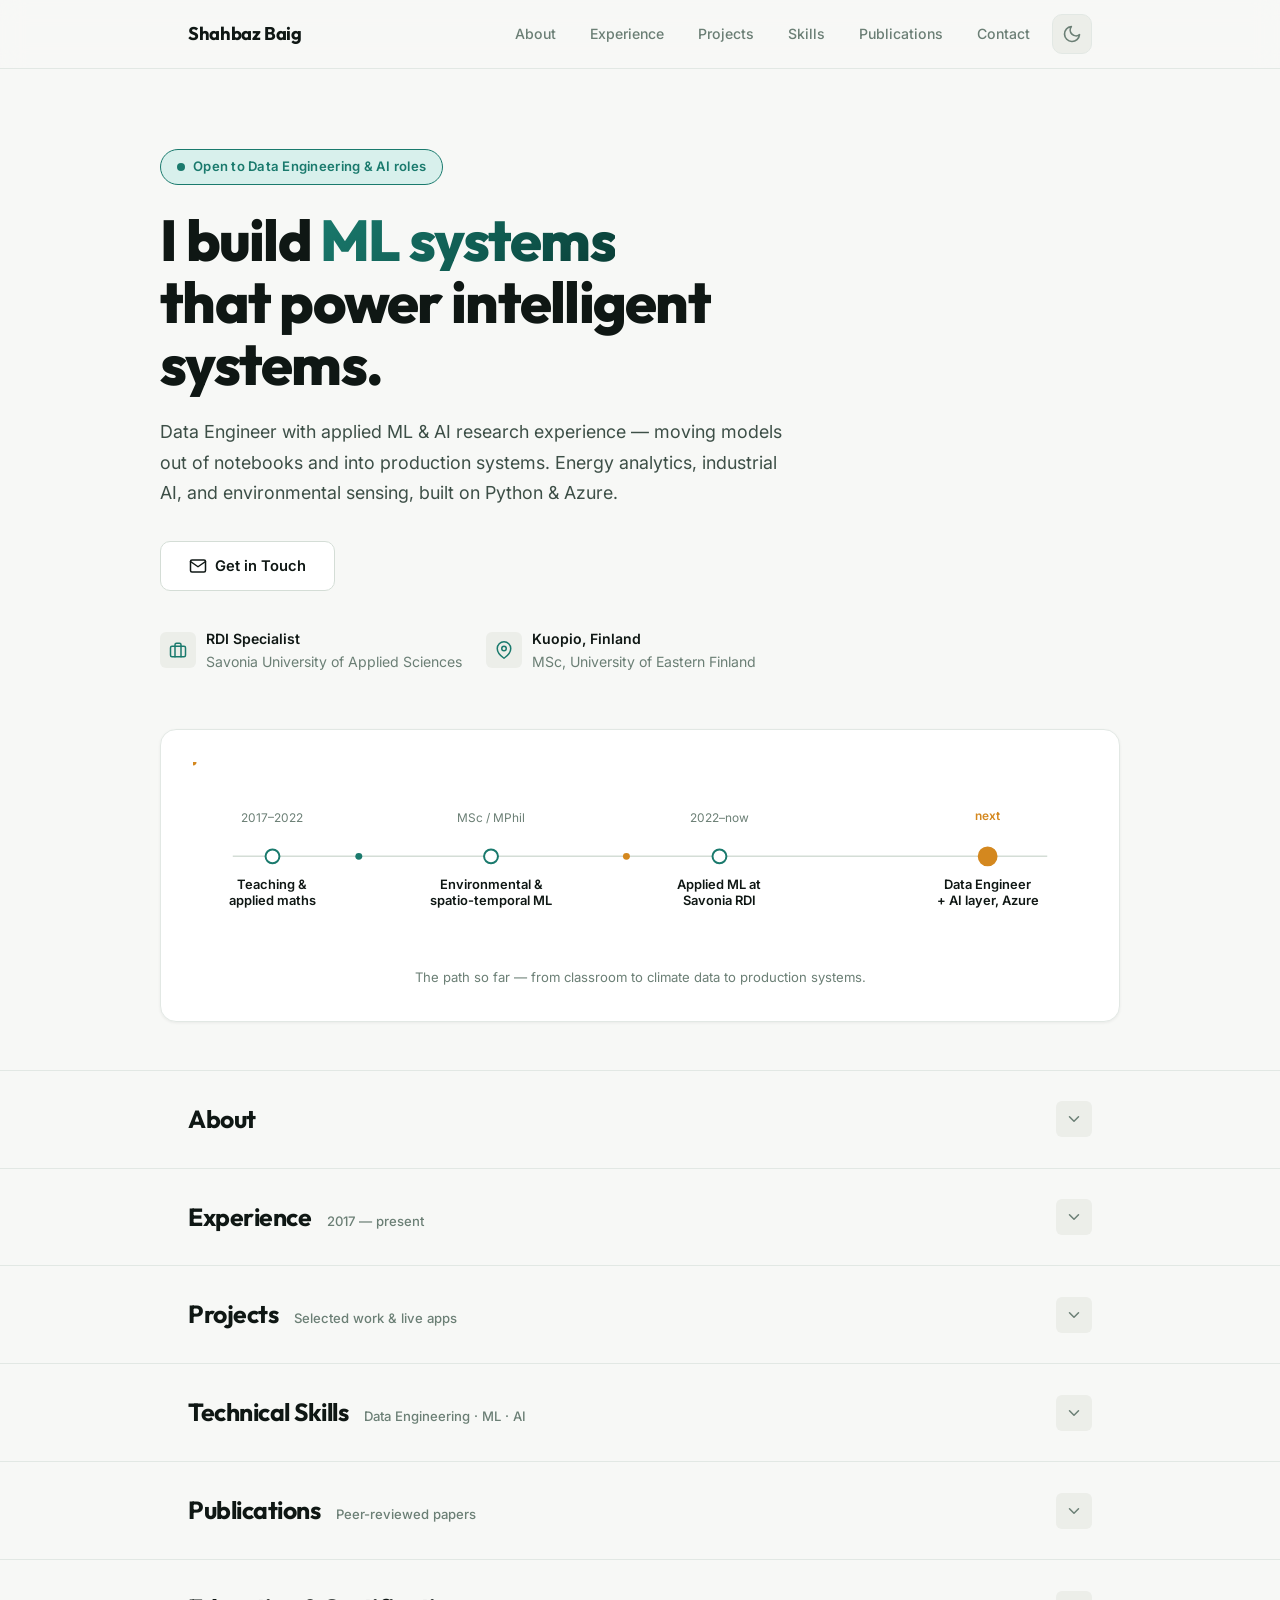
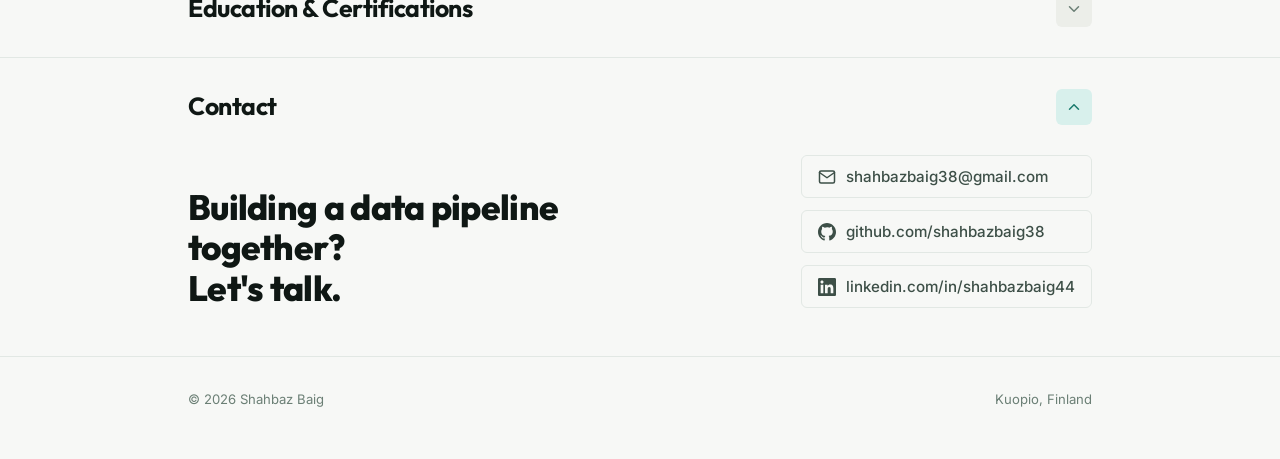
==== commit c14a5483: "updated styling" ====
--- a/index.html
+++ b/index.html
@@ -86,7 +86,15 @@
       </div>
 
       <h1 class="fade-in delay-1">
-        I build <span class="accent-text">data pipelines</span> that power intelligent systems.
+        I build
+        <span class="rotating-words" id="rotatingWords">
+          <span class="accent-text rotating-word active">data pipelines</span>
+          <span class="accent-text rotating-word">ML systems</span>
+          <span class="accent-text rotating-word">AI solutions</span>
+          <span class="accent-text rotating-word">ETL workflows</span>
+          <span class="accent-text rotating-word">smart analytics</span>
+        </span>
+        <br>that power intelligent systems.
       </h1>
 
       <p class="hero-subtitle fade-in delay-2">
@@ -200,7 +208,7 @@
     </div>
 
     <!-- ========== ABOUT ========== -->
-    <section class="section-block open" id="about">
+    <section class="section-block" id="about">
       <div class="wrap">
         <div class="section-header">
           <div class="section-title-group">
@@ -213,7 +221,7 @@
             </svg>
           </div>
         </div>
-        <div class="section-content" style="max-height:none;">
+        <div class="section-content">
           <div class="section-inner about-grid">
             <div class="about-text">
               <p>
@@ -257,7 +265,7 @@
     </section>
 
     <!-- ========== EXPERIENCE ========== -->
-    <section class="section-block open" id="experience">
+    <section class="section-block" id="experience">
       <div class="wrap">
         <div class="section-header">
           <div class="section-title-group">
@@ -271,7 +279,7 @@
             </svg>
           </div>
         </div>
-        <div class="section-content" style="max-height:none;">
+        <div class="section-content">
           <div class="section-inner">
             <div class="timeline">
               <div class="timeline-item current">
--- a/styles.css
+++ b/styles.css
@@ -298,6 +298,26 @@
   background-clip: text;
 }
 
+/* Rotating words — simple crossfade in place */
+.rotating-words {
+  display: inline-block;
+  position: relative;
+  min-width: 6ch;
+}
+.rotating-word {
+  display: inline-block;
+  position: absolute;
+  left: 0;
+  top: 0;
+  opacity: 0;
+  transition: opacity 0.8s ease;
+  white-space: nowrap;
+}
+.rotating-word.active {
+  position: relative;
+  opacity: 1;
+}
+
 .hero-subtitle {
   margin-top: 22px;
   max-width: 58ch;
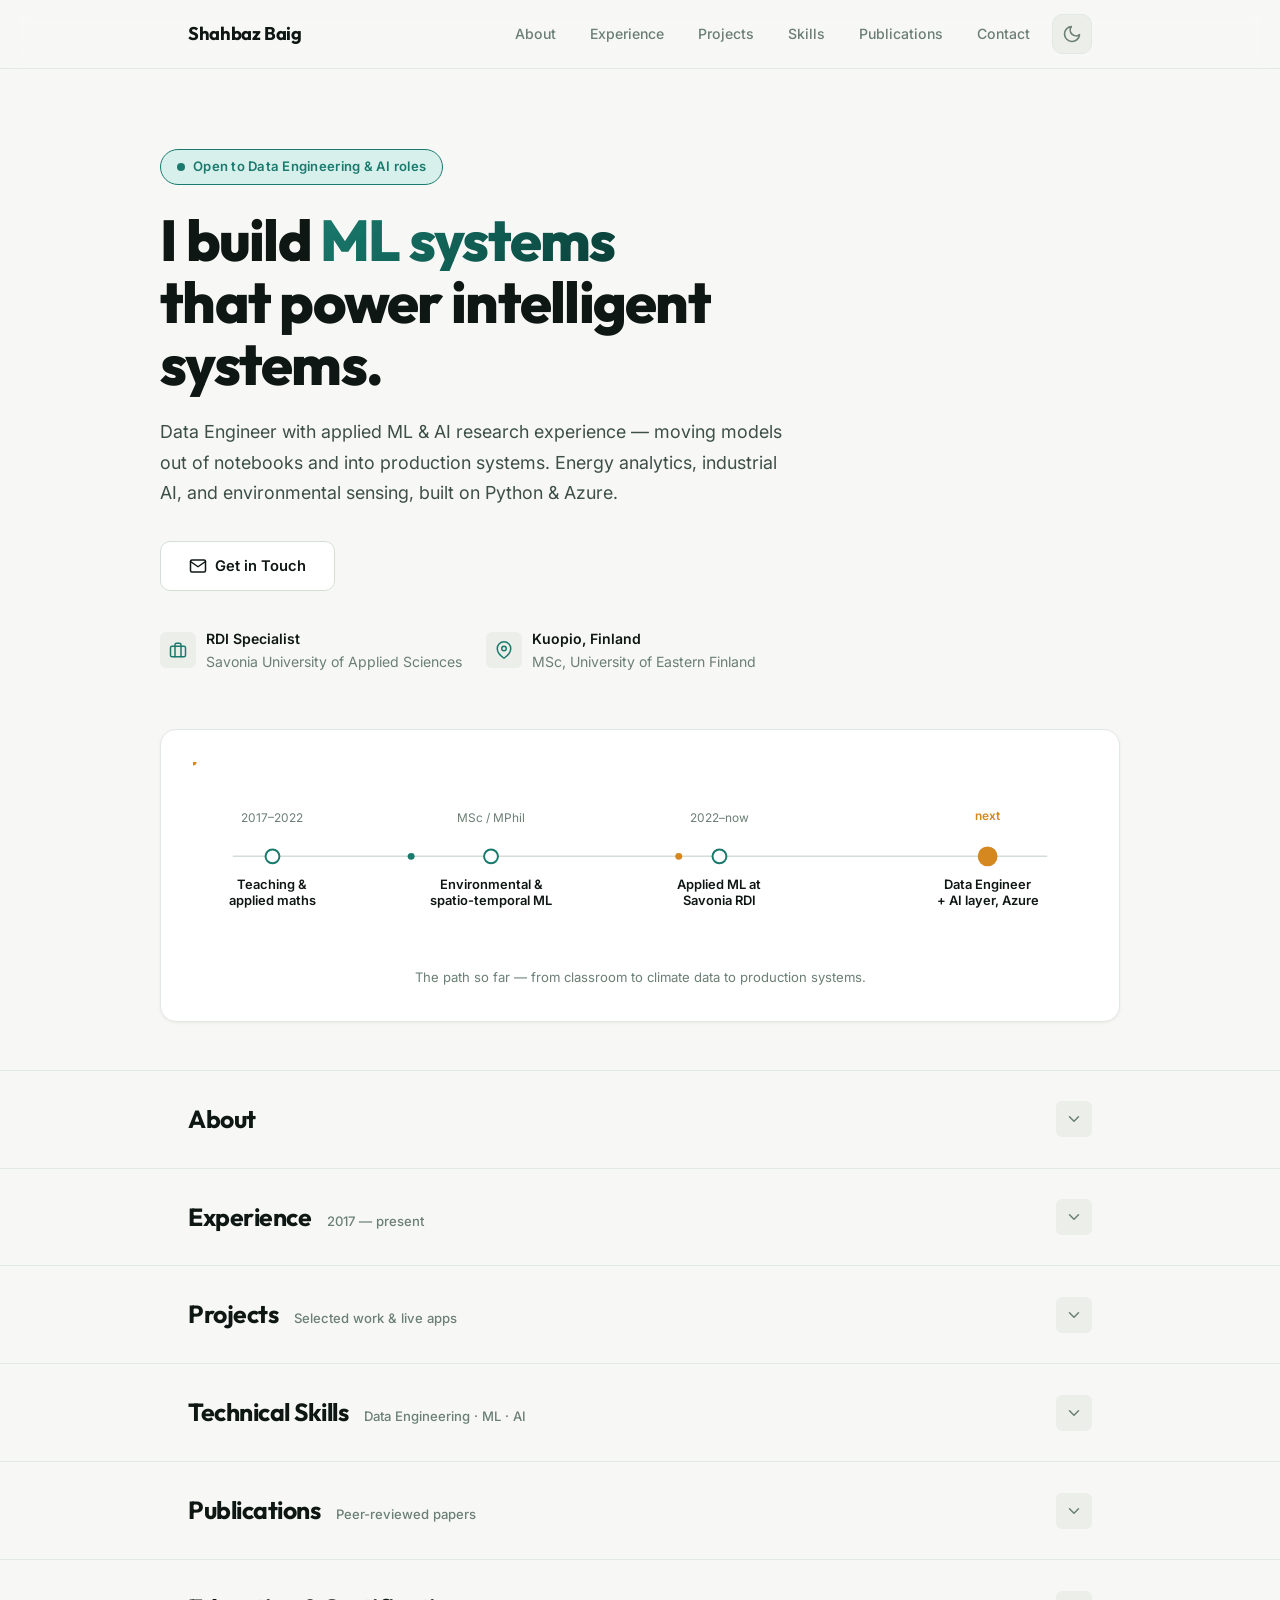
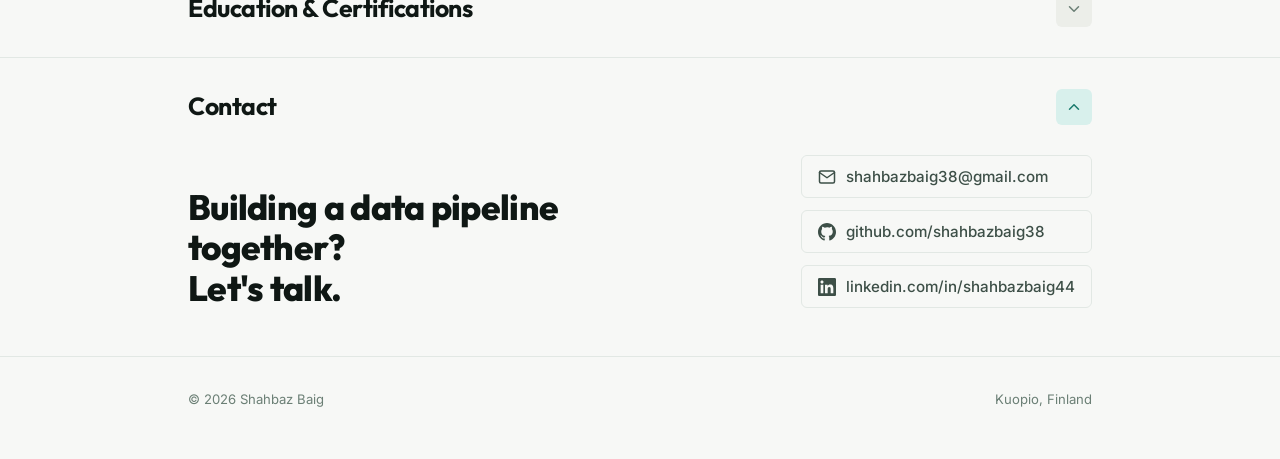
==== commit 7473739b: "style update" ====
--- a/index.html
+++ b/index.html
@@ -19,7 +19,7 @@
     rel="stylesheet">
 
   <!-- Styles -->
-  <link rel="stylesheet" href="styles.css">
+  <link rel="stylesheet" href="styles.css?v=1.1">
   <!-- Inline theme init to prevent flash -->
   <script>
     (function () {
@@ -87,13 +87,7 @@
 
       <h1 class="fade-in delay-1">
         I build
-        <span class="rotating-words" id="rotatingWords">
-          <span class="accent-text rotating-word active">data pipelines</span>
-          <span class="accent-text rotating-word">ML systems</span>
-          <span class="accent-text rotating-word">AI solutions</span>
-          <span class="accent-text rotating-word">ETL workflows</span>
-          <span class="accent-text rotating-word">smart analytics</span>
-        </span>
+        <span class="accent-text hero-rotating-word" id="rotatingWord">data pipelines</span>
         <br>that power intelligent systems.
       </h1>
 
@@ -774,7 +768,7 @@
   </button>
 
   <!-- Scripts -->
-  <script src="script.js"></script>
+  <script src="script.js?v=1.1"></script>
 
 </body>
 
--- a/styles.css
+++ b/styles.css
@@ -298,24 +298,29 @@
   background-clip: text;
 }
 
-/* Rotating words — simple crossfade in place */
-.rotating-words {
+/* Hero rotating word — smooth one-by-one fade animation */
+.hero-rotating-word {
   display: inline-block;
-  position: relative;
-  min-width: 6ch;
-}
-.rotating-word {
-  display: inline-block;
-  position: absolute;
-  left: 0;
-  top: 0;
+  background: var(--gradient-hero);
+  -webkit-background-clip: text;
+  -webkit-text-fill-color: transparent;
+  background-clip: text;
+  opacity: 1;
+  transform: translateY(0);
+  transition: opacity 0.45s cubic-bezier(0.25, 1, 0.5, 1), transform 0.45s cubic-bezier(0.25, 1, 0.5, 1);
+  will-change: opacity, transform;
+  white-space: nowrap;
+}
+
+.hero-rotating-word.word-fade-out {
   opacity: 0;
-  transition: opacity 0.8s ease;
-  white-space: nowrap;
-}
-.rotating-word.active {
-  position: relative;
-  opacity: 1;
+  transform: translateY(-8px);
+}
+
+.hero-rotating-word.word-fade-prep {
+  opacity: 0;
+  transform: translateY(8px);
+  transition: none !important;
 }
 
 .hero-subtitle {
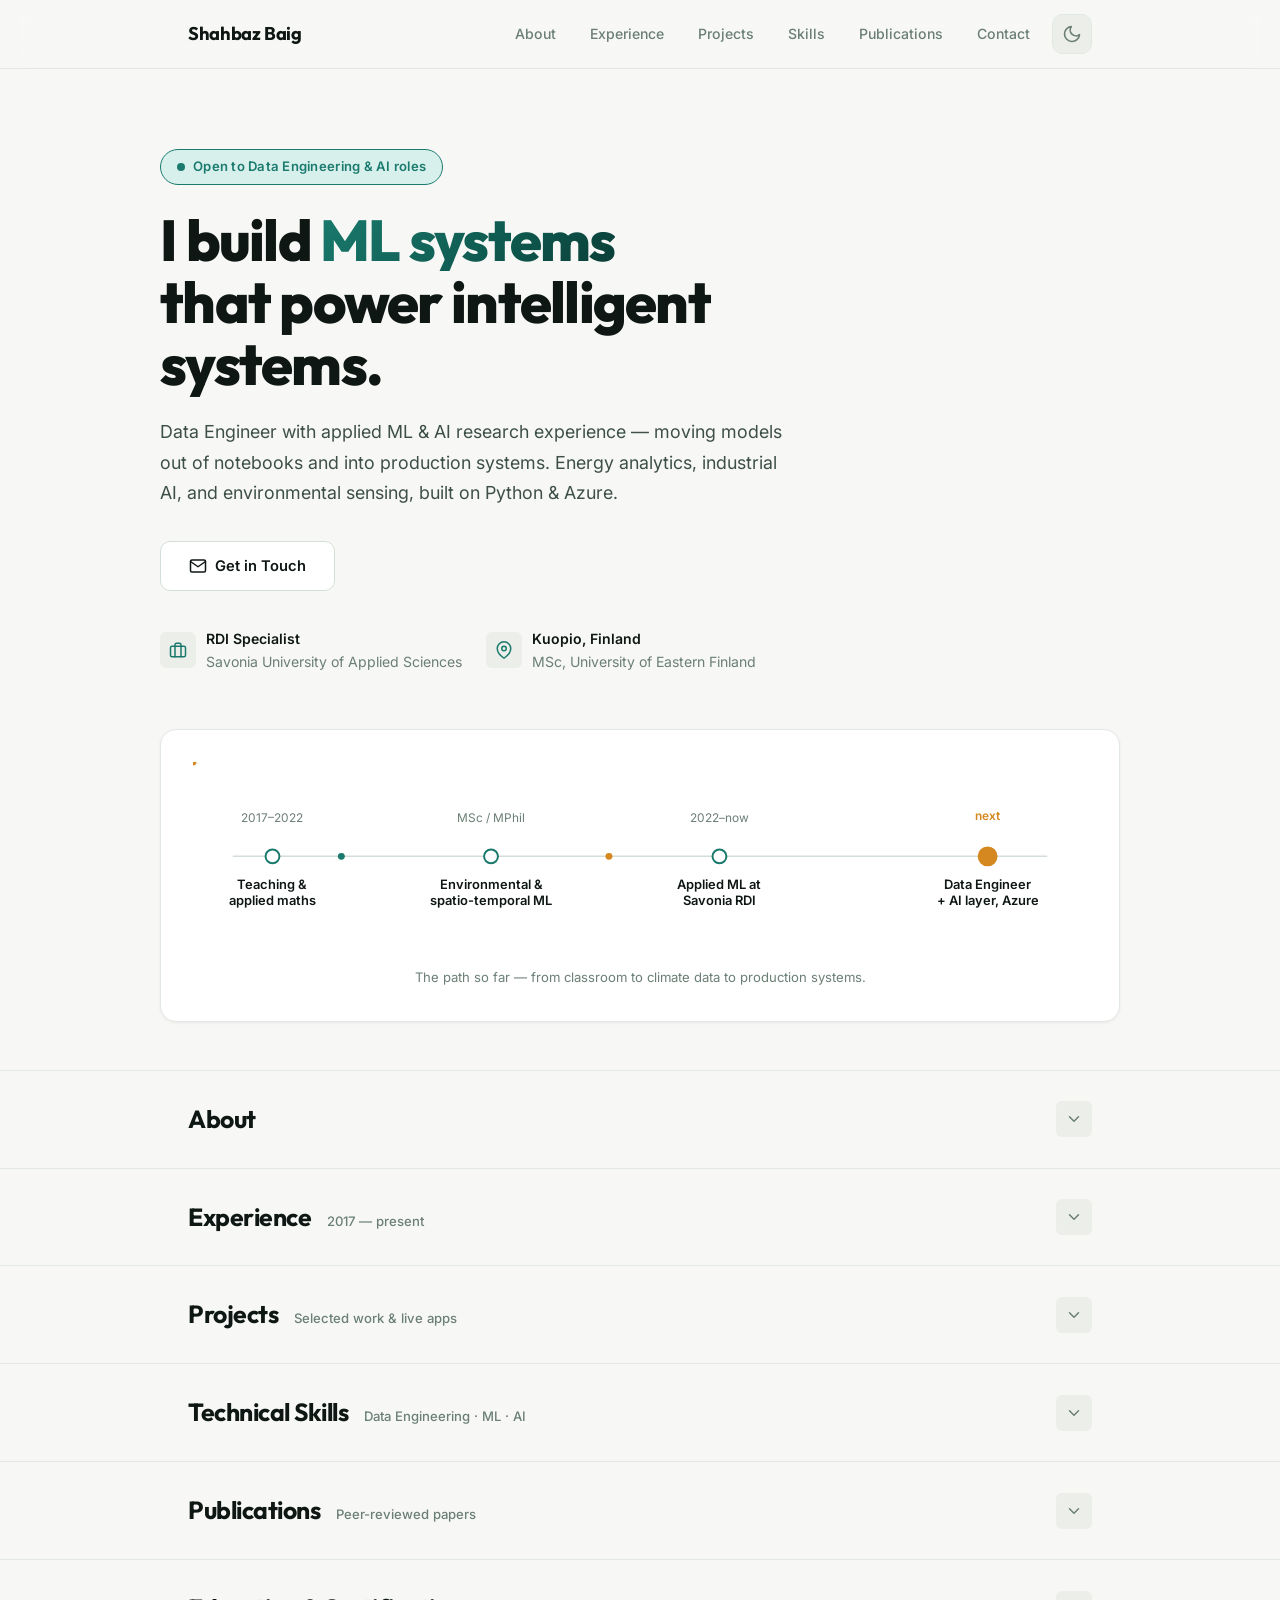
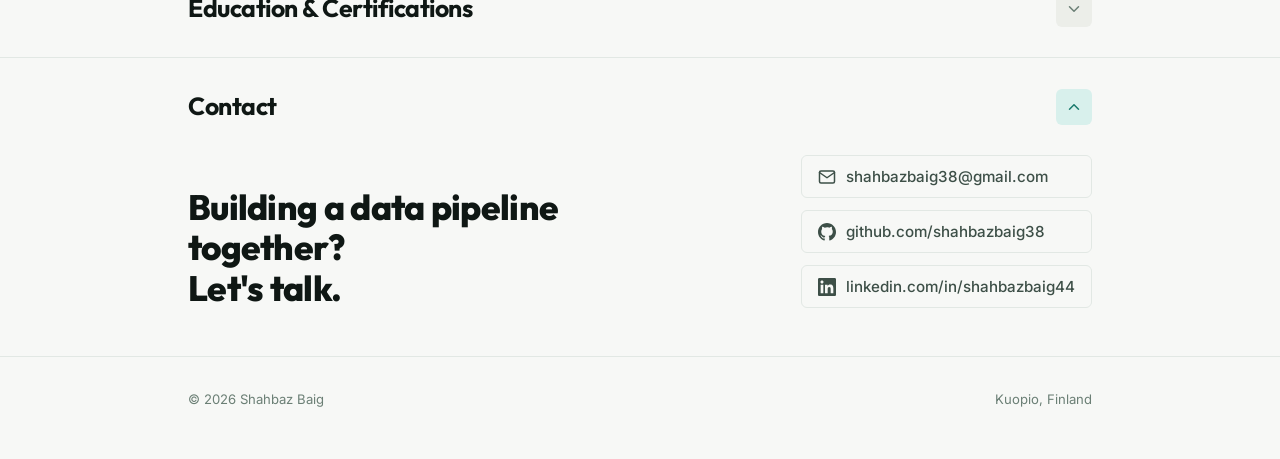
==== commit a08a5b7f: "Added Vuosaari Data Platform project details to portfolio" ====
--- a/index.html
+++ b/index.html
@@ -439,6 +439,19 @@
 
             <div class="project-card">
               <div>
+                <div class="project-name">Vuosaari Data Platform</div>
+                <span class="project-tag">Python · ELT/ETL · PostgreSQL</span>
+              </div>
+              <div class="project-desc">
+                Pipeline that collects daily electricity data from Helsinki's Nuuka OpenAPI, stores raw responses, and
+                transforms validated records in PostgreSQL for analysis.
+              </div>
+              <a class="project-link" href="https://shahbazbaig38.github.io/vuosaari_data_platform/" target="_blank"
+                rel="noopener">View project ↗</a>
+            </div>
+
+            <div class="project-card">
+              <div>
                 <div class="project-name">GitHub</div>
                 <span class="project-tag">27+ repos</span>
               </div>
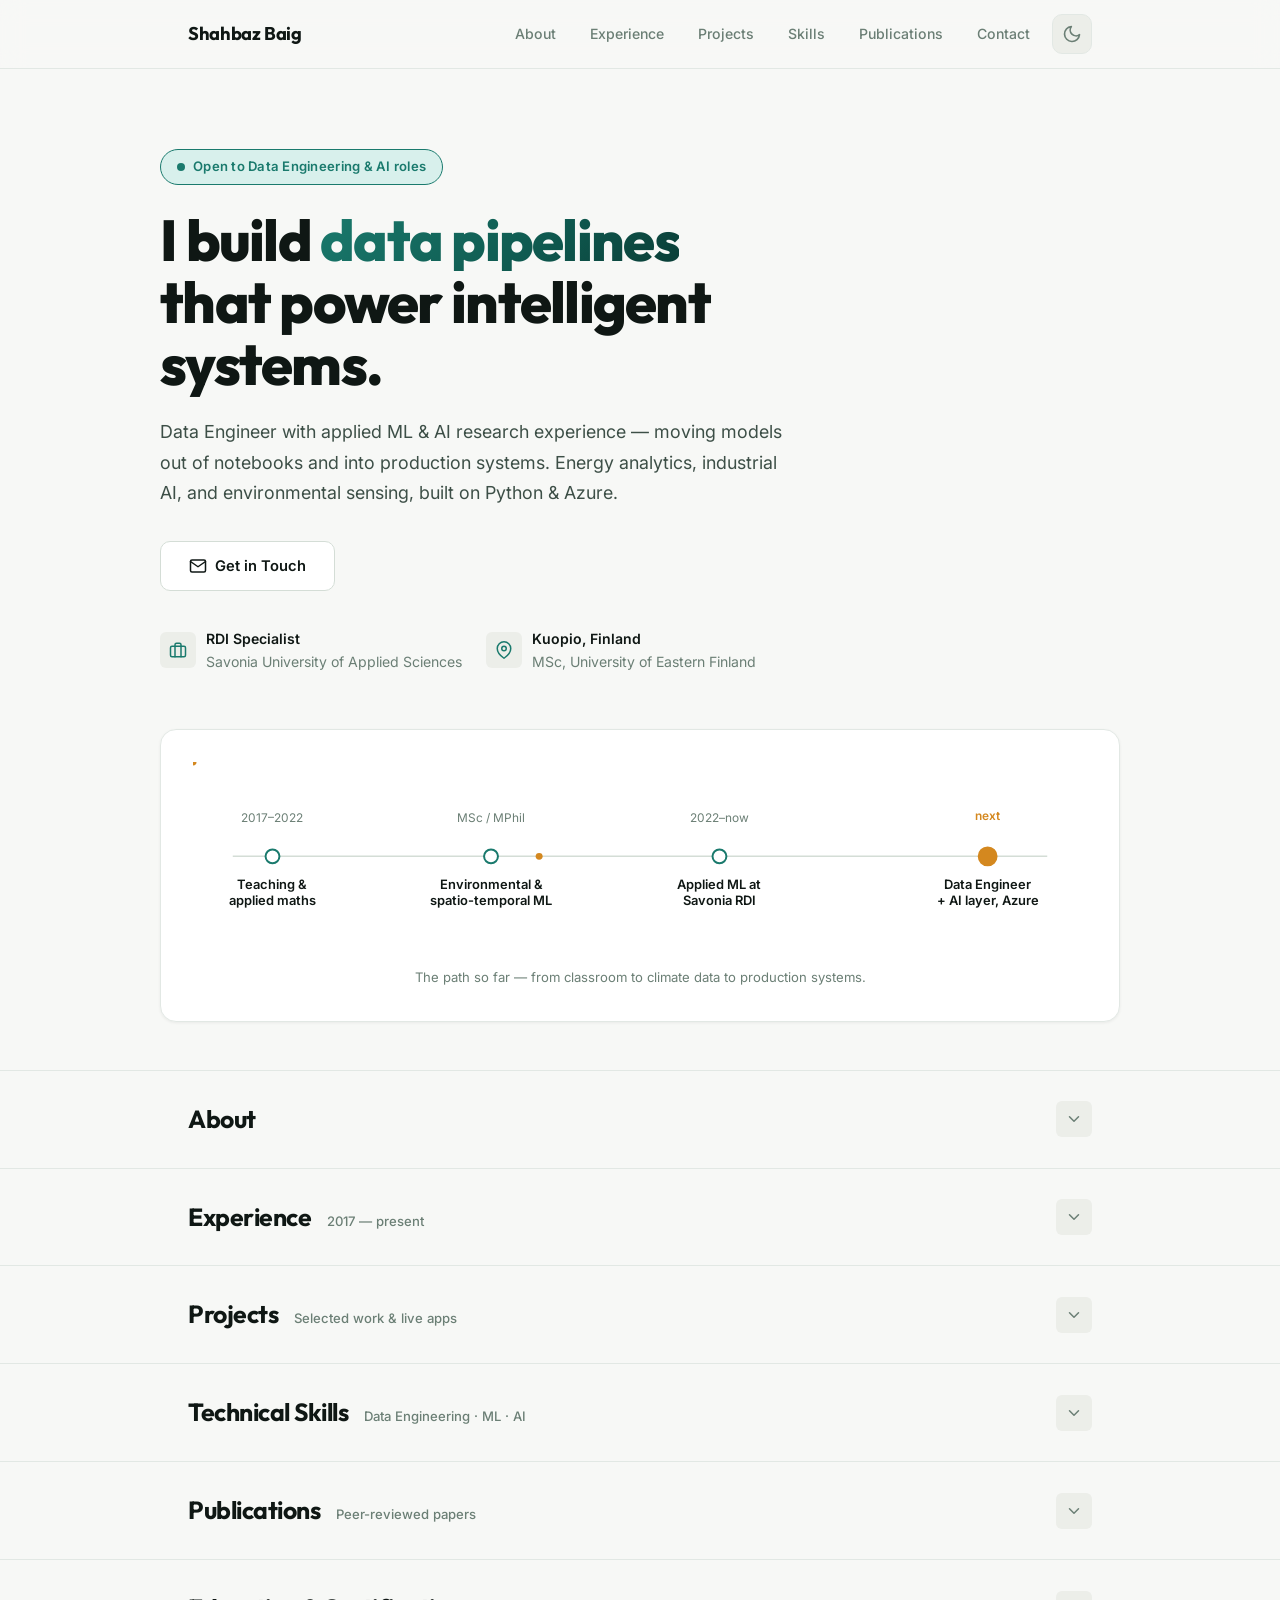
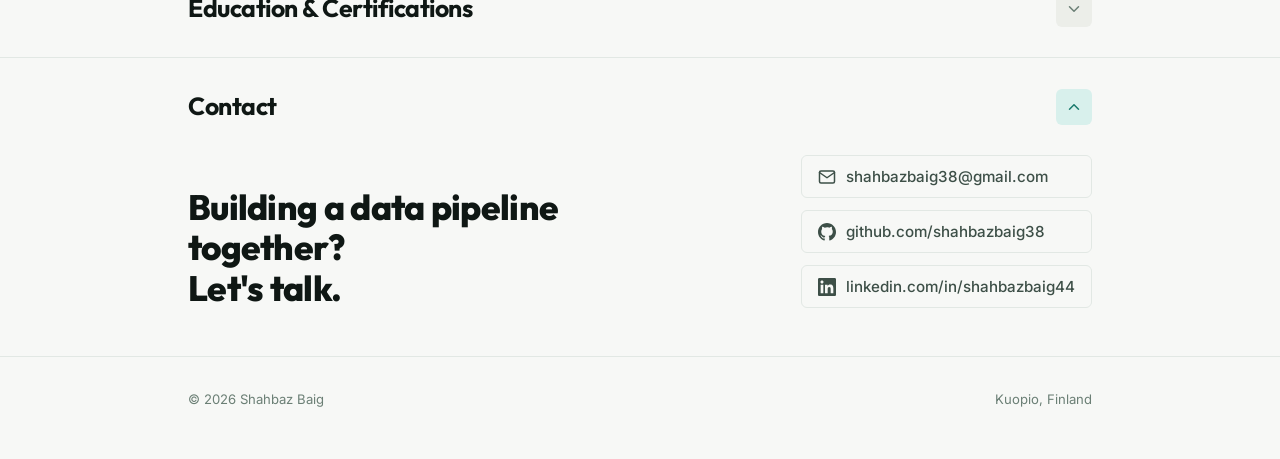
==== commit 4cf136dd: "Add Vuosaari Data Platform project details to portfolio" ====
--- a/index.html
+++ b/index.html
@@ -347,6 +347,18 @@
         </div>
         <div class="section-content">
           <div class="section-inner">
+            <div class="project-card">
+              <div>
+                <div class="project-name">Vuosaari Data Platform</div>
+                <span class="project-tag">Python · ELT/ETL · PostgreSQL</span>
+              </div>
+              <div class="project-desc">
+                Pipeline that collects daily electricity data from Helsinki's Nuuka OpenAPI, stores raw responses, and
+                transforms validated records in PostgreSQL for analysis.
+              </div>
+              <a class="project-link" href="https://shahbazbaig38.github.io/vuosaari_data_platform/" target="_blank"
+                rel="noopener">View project ↗</a>
+            </div>
 
             <div class="project-card">
               <div>
@@ -435,19 +447,6 @@
               </div>
               <a class="project-link" href="https://electricity-data-analyst.streamlit.app/" target="_blank"
                 rel="noopener">Open app ↗</a>
-            </div>
-
-            <div class="project-card">
-              <div>
-                <div class="project-name">Vuosaari Data Platform</div>
-                <span class="project-tag">Python · ELT/ETL · PostgreSQL</span>
-              </div>
-              <div class="project-desc">
-                Pipeline that collects daily electricity data from Helsinki's Nuuka OpenAPI, stores raw responses, and
-                transforms validated records in PostgreSQL for analysis.
-              </div>
-              <a class="project-link" href="https://shahbazbaig38.github.io/vuosaari_data_platform/" target="_blank"
-                rel="noopener">View project ↗</a>
             </div>
 
             <div class="project-card">
